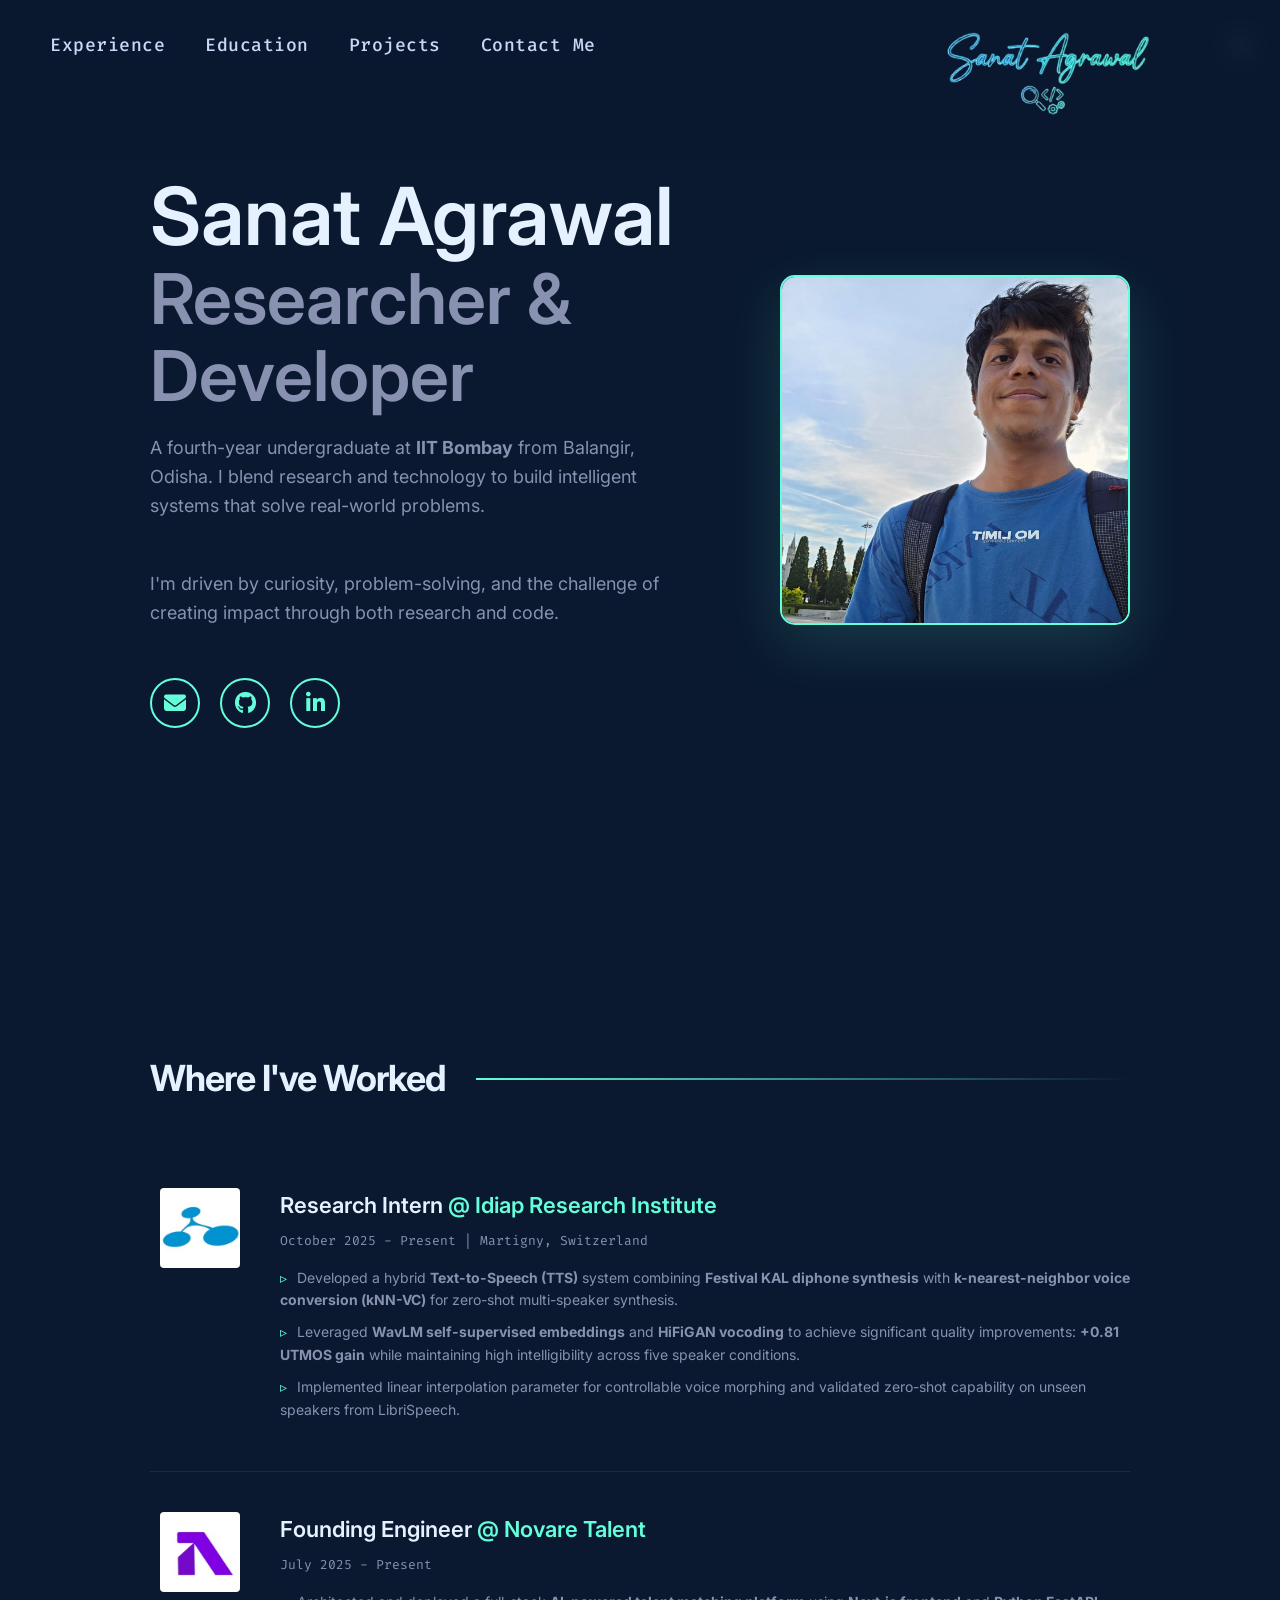
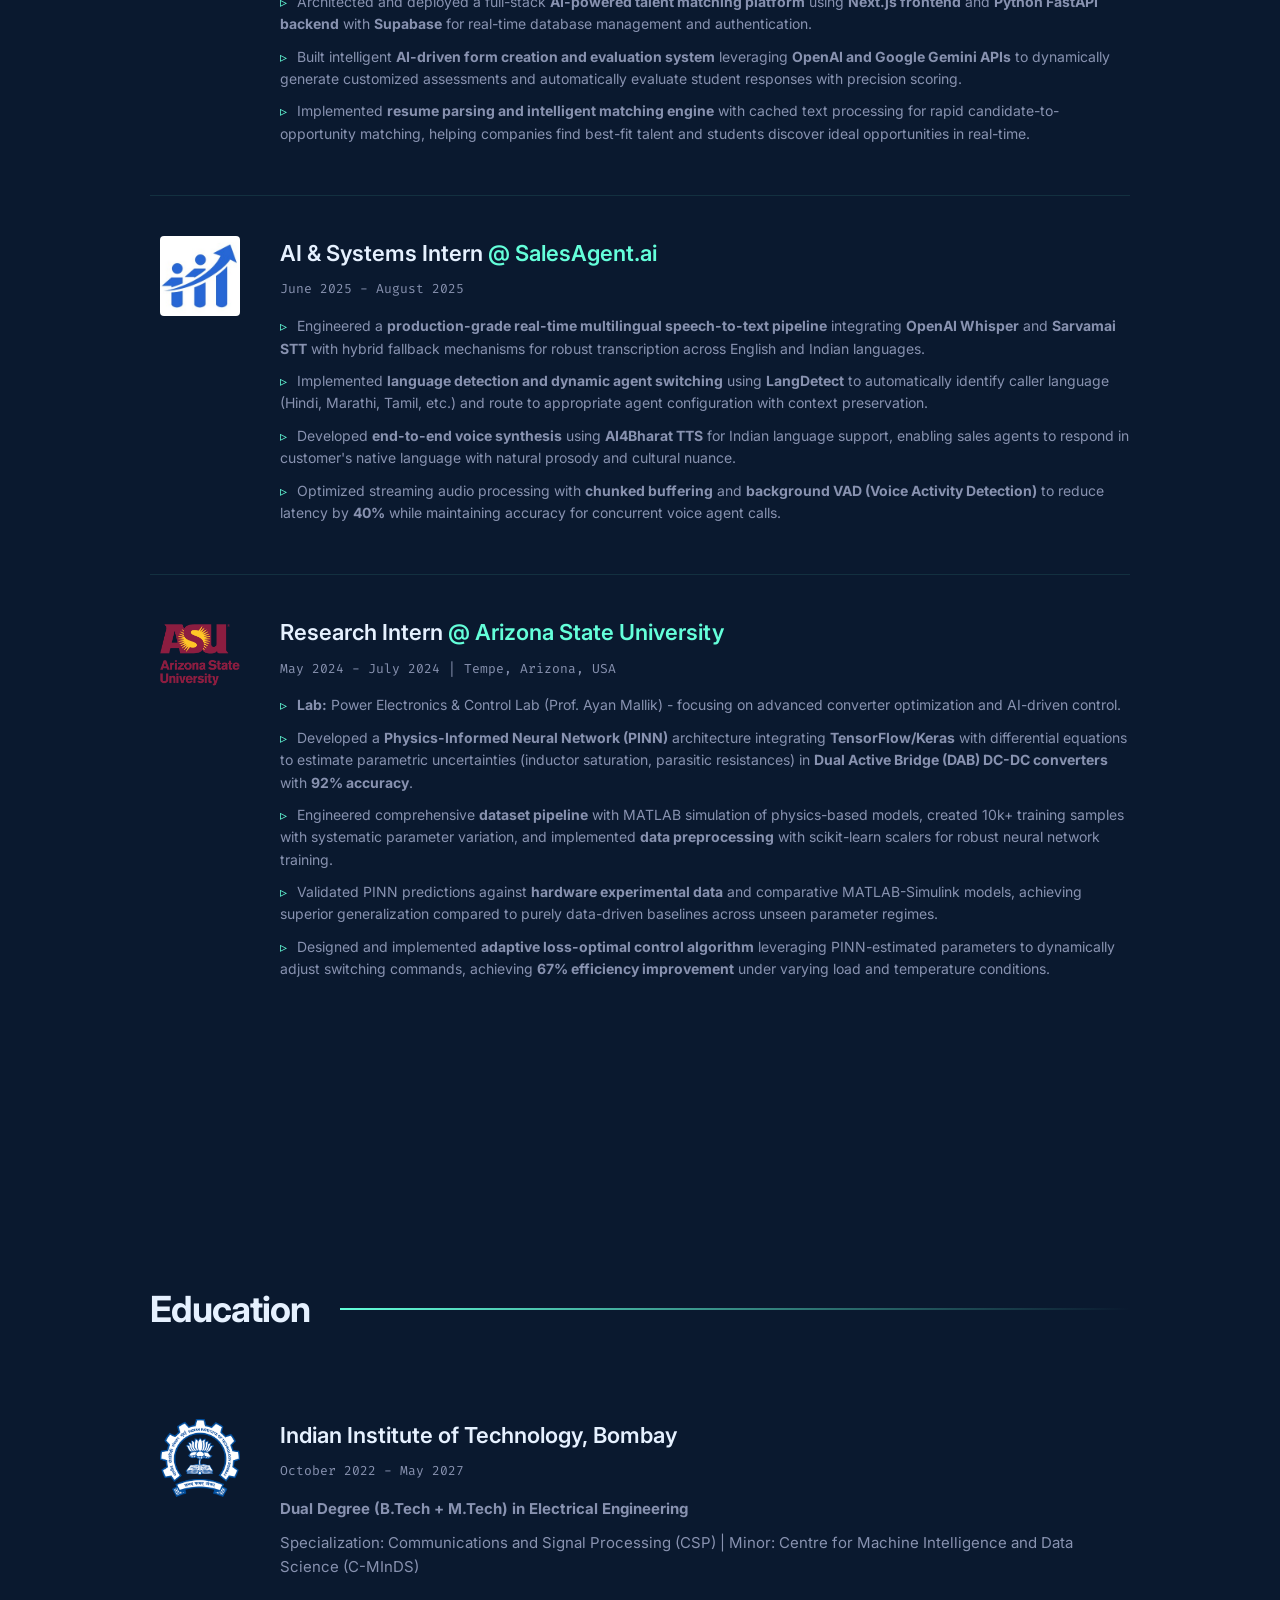
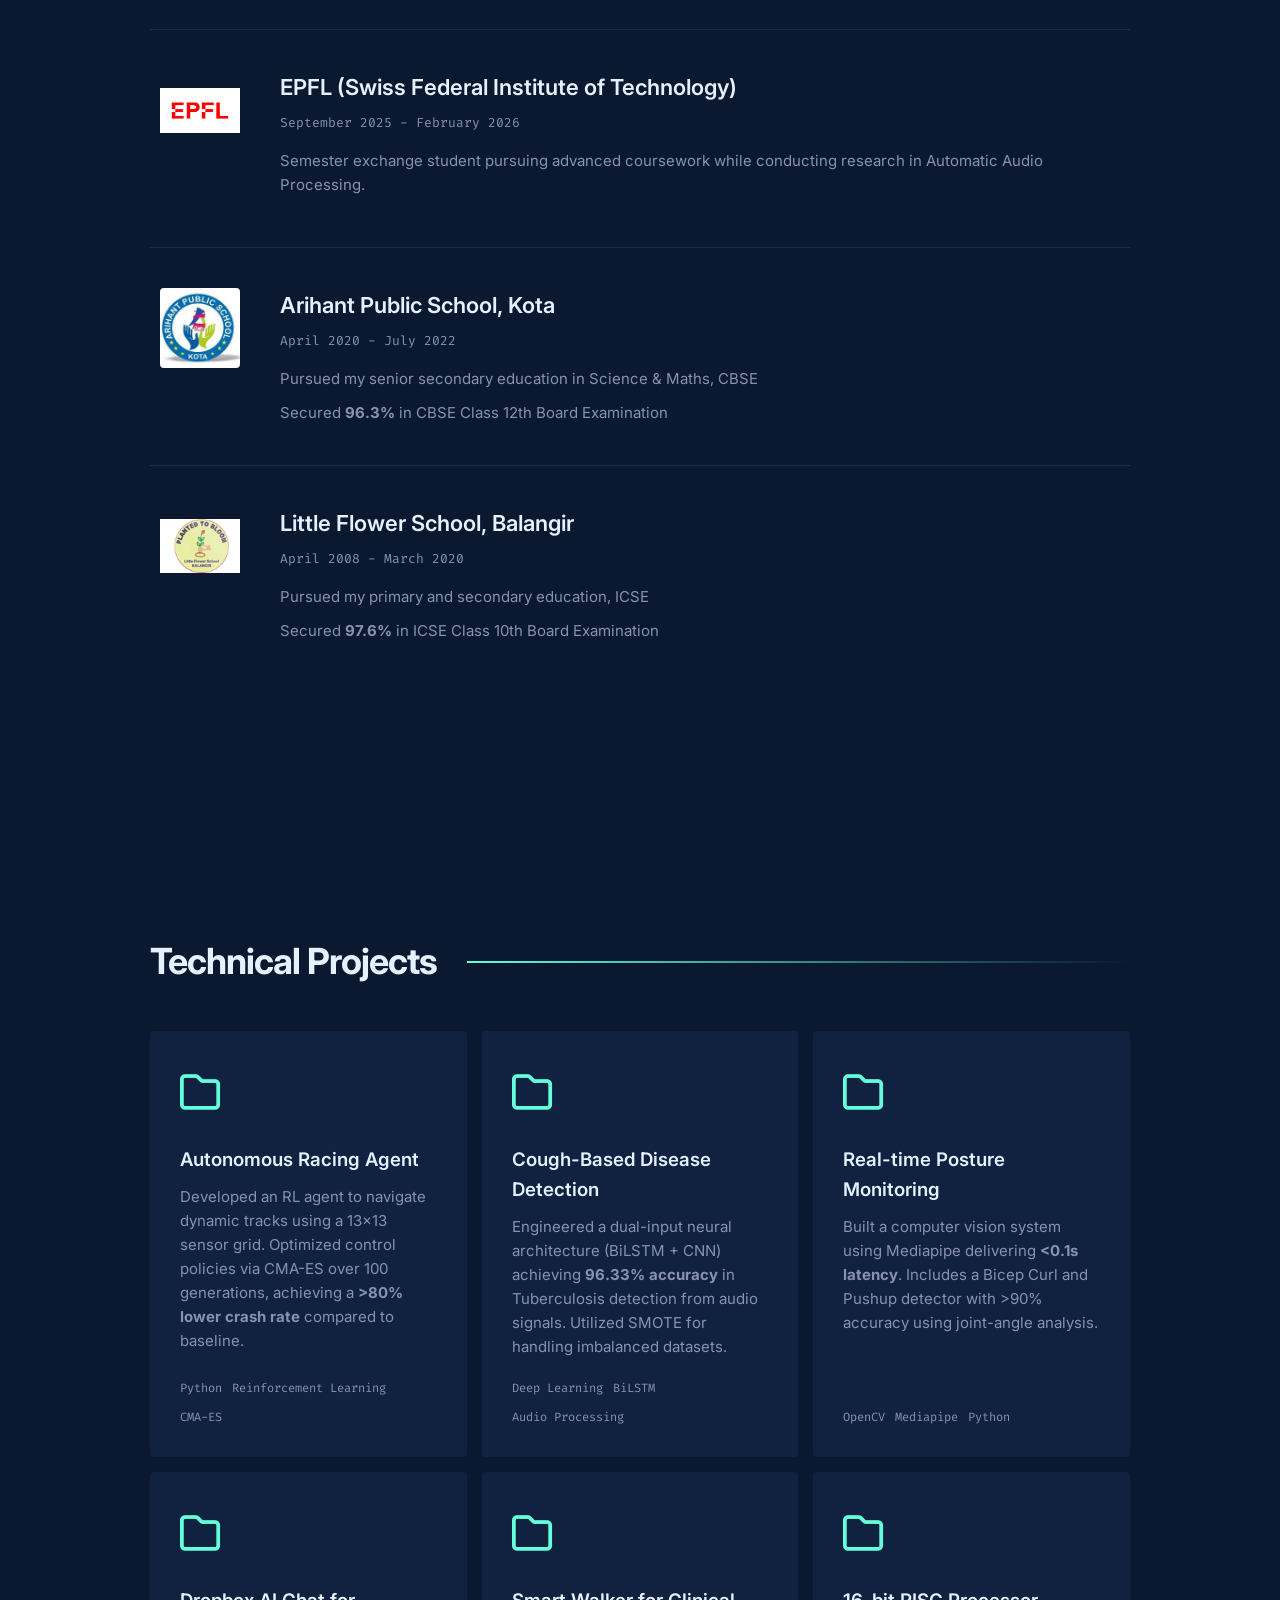
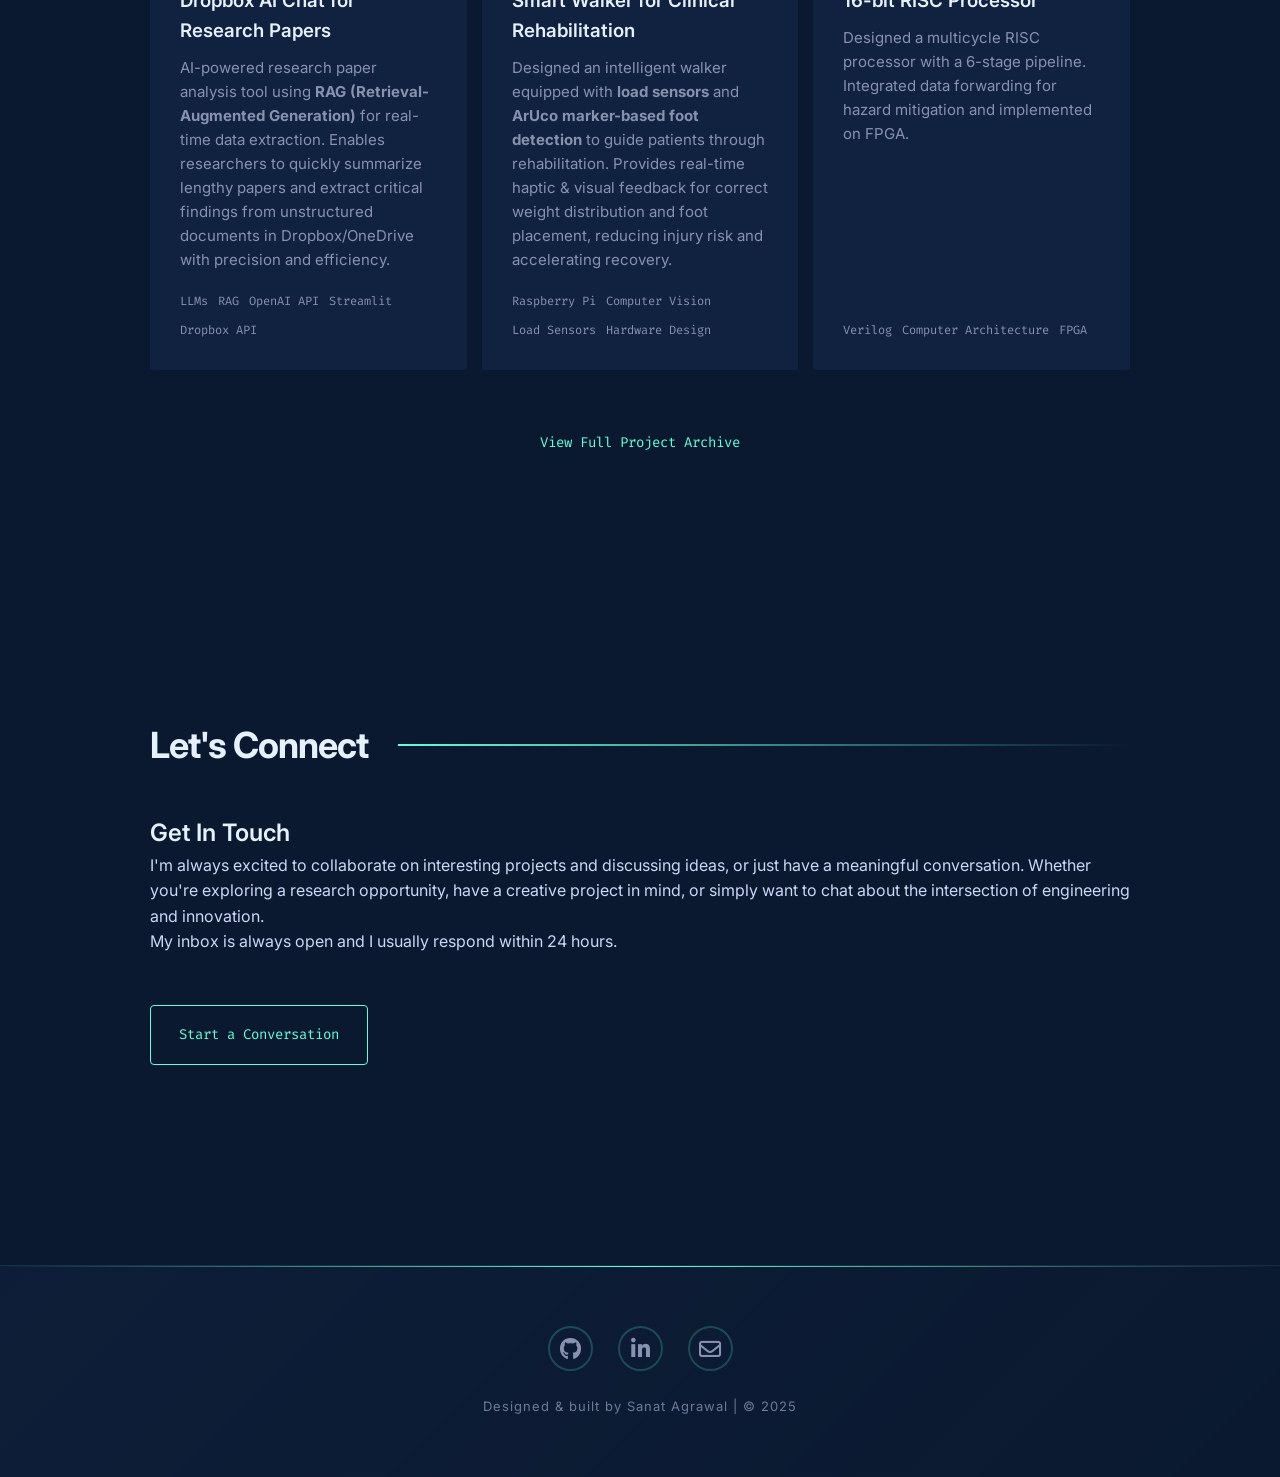
==== index.html @ 33ba7c75 "code" ====
<!DOCTYPE html>
<html lang="en">
<head>
    <meta charset="UTF-8">
    <meta name="viewport" content="width=device-width, initial-scale=1.0">
    <meta name="description" content="Sanat Agrawal - Electrical Engineer & AI Researcher. IIT Bombay.">
    <title>Sanat Agrawal</title>
    <link rel="stylesheet" href="style.css">
    <link href="https://fonts.googleapis.com/css2?family=Inter:wght@300;400;600;700&family=Fira+Code&display=swap" rel="stylesheet">
    <link rel="stylesheet" href="https://cdnjs.cloudflare.com/ajax/libs/font-awesome/6.4.0/css/all.min.css">
    <link href="https://fonts.googleapis.com/css2?family=Fira+Code:wght@400&family=Great+Vibes&display=swap" rel="stylesheet">
</head>
<body>

    <header id="navbar">
        <nav>
            <ul class="nav-links">
                <li><a href="#experience">Experience</a></li>
                <li><a href="#education">Education</a></li>
                <li><a href="#projects">Projects</a></li>
                <li><a href="#contact">Contact Me</a></li>
            </ul>
           <a href="#hero" class="logo">
            <img src="logos/sign_logo.png" alt="Sanat AgrawalLogo" class="logo-image">
            </a>
            <div class="hamburger">
                <div class="line"></div>
                <div class="line"></div>
                <div class="line"></div>
            </div>
        </nav>
    </header>

    <main>
        <section id="hero">
            <div class="hero-container">
                <div class="hero-content">
                    <h1 class="name">Sanat Agrawal</h1>
                    <h2 class="tagline">Researcher & Developer</h2>
                    <p class="bio-text">
                        A fourth-year undergraduate at <strong>IIT Bombay</strong> from Balangir, Odisha. I blend research and technology to build intelligent systems that solve real-world problems.
                    </p>
                    <p class="bio-text">
                        I'm driven by curiosity, problem-solving, and the challenge of creating impact through both research and code.
                    </p>
                    <div class="cta-group">
                        <a href="mailto:sanatagrwl@gmail.com" class="social-btn"><i class="fas fa-envelope"></i></a>
                        <a href="https://github.com/Sanat-agrwl" target="_blank" class="social-btn"><i class="fab fa-github"></i></a>
                        <a href="https://www.linkedin.com/in/sanat-agrawal-249064255/" target="_blank" class="social-btn"><i class="fab fa-linkedin-in"></i></a>
                    </div>
                </div>
                <div class="hero-image">
                    <img src="logos/me.jpeg" alt="Sanat Agrawal" class="profile-pic">
                </div>
            </div>
        </section>

        <section id="experience" class="section">
            <h2 class="section-title"><span>01.</span> Where I've Worked</h2>
            <div class="cards-container">
                
                <div class="card-item">
                    <div class="card-logo">
                        <img src="logos/idiap.jpeg" alt="Idiap Research Institute" class="card-logo-img">
                    </div>
                    <div class="card-content">
                        <h3>Research Intern <span class="company">@ Idiap Research Institute</span></h3>
                        <span class="card-meta">October 2025 - Present | Martigny, Switzerland</span>
                        <ul class="card-details">
                            <li>Developed a hybrid <strong>Text-to-Speech (TTS)</strong> system combining <strong>Festival KAL diphone synthesis</strong> with <strong>k-nearest-neighbor voice conversion (kNN-VC)</strong> for zero-shot multi-speaker synthesis.</li>
                            <li>Leveraged <strong>WavLM self-supervised embeddings</strong> and <strong>HiFiGAN vocoding</strong> to achieve significant quality improvements: <strong>+0.81 UTMOS gain</strong> while maintaining high intelligibility across five speaker conditions.</li>
                            <li>Implemented linear interpolation parameter for controllable voice morphing and validated zero-shot capability on unseen speakers from LibriSpeech.</li>
                        </ul>
                    </div>
                </div>

                <div class="card-item">
                    <div class="card-logo">
                        <img src="logos/nt.jpeg" alt="Novare Talent" class="card-logo-img">
                    </div>
                    <div class="card-content">
                        <h3>Founding Engineer <span class="company">@ Novare Talent</span></h3>
                        <span class="card-meta">July 2025 - Present</span>
                        <ul class="card-details">
                            <li>Architected and deployed a full-stack <strong>AI-powered talent matching platform</strong> using <strong>Next.js frontend</strong> and <strong>Python FastAPI backend</strong> with <strong>Supabase</strong> for real-time database management and authentication.</li>
                            <li>Built intelligent <strong>AI-driven form creation and evaluation system</strong> leveraging <strong>OpenAI and Google Gemini APIs</strong> to dynamically generate customized assessments and automatically evaluate student responses with precision scoring.</li>
                            <li>Implemented <strong>resume parsing and intelligent matching engine</strong> with cached text processing for rapid candidate-to-opportunity matching, helping companies find best-fit talent and students discover ideal opportunities in real-time.</li>
                        </ul>
                    </div>
                </div>

                <div class="card-item">
                    <div class="card-logo">
                        <img src="logos/salesagents.jpeg" alt="SalesAgent.ai" class="card-logo-img">
                    </div>
                    <div class="card-content">
                        <h3>AI & Systems Intern <span class="company">@ SalesAgent.ai</span></h3>
                        <span class="card-meta">June 2025 - August 2025</span>
                        <ul class="card-details">
                            <li>Engineered a <strong>production-grade real-time multilingual speech-to-text pipeline</strong> integrating <strong>OpenAI Whisper</strong> and <strong>Sarvamai STT</strong> with hybrid fallback mechanisms for robust transcription across English and Indian languages.</li>
                            <li>Implemented <strong>language detection and dynamic agent switching</strong> using <strong>LangDetect</strong> to automatically identify caller language (Hindi, Marathi, Tamil, etc.) and route to appropriate agent configuration with context preservation.</li>
                            <li>Developed <strong>end-to-end voice synthesis</strong> using <strong>AI4Bharat TTS</strong> for Indian language support, enabling sales agents to respond in customer's native language with natural prosody and cultural nuance.</li>
                            <li>Optimized streaming audio processing with <strong>chunked buffering</strong> and <strong>background VAD (Voice Activity Detection)</strong> to reduce latency by <strong>40%</strong> while maintaining accuracy for concurrent voice agent calls.</li>
                        </ul>
                    </div>
                </div>

                <div class="card-item">
                    <div class="card-logo">
                        <img src="logos/asu.webp" alt="Arizona State University" class="card-logo-img">
                    </div>
                    <div class="card-content">
                        <h3>Research Intern <span class="company">@ Arizona State University</span></h3>
                        <span class="card-meta">May 2024 - July 2024 | Tempe, Arizona, USA</span>
                        <ul class="card-details">
                            <li><strong>Lab:</strong> Power Electronics & Control Lab (Prof. Ayan Mallik) - focusing on advanced converter optimization and AI-driven control.</li>
                            <li>Developed a <strong>Physics-Informed Neural Network (PINN)</strong> architecture integrating <strong>TensorFlow/Keras</strong> with differential equations to estimate parametric uncertainties (inductor saturation, parasitic resistances) in <strong>Dual Active Bridge (DAB) DC-DC converters</strong> with <strong>92% accuracy</strong>.</li>
                            <li>Engineered comprehensive <strong>dataset pipeline</strong> with MATLAB simulation of physics-based models, created 10k+ training samples with systematic parameter variation, and implemented <strong>data preprocessing</strong> with scikit-learn scalers for robust neural network training.</li>
                            <li>Validated PINN predictions against <strong>hardware experimental data</strong> and comparative MATLAB-Simulink models, achieving superior generalization compared to purely data-driven baselines across unseen parameter regimes.</li>
                            <li>Designed and implemented <strong>adaptive loss-optimal control algorithm</strong> leveraging PINN-estimated parameters to dynamically adjust switching commands, achieving <strong>67% efficiency improvement</strong> under varying load and temperature conditions.</li>
                        </ul>
                    </div>
                </div>

            </div>
        </section>
        <section id="education" class="section">
            <h2 class="section-title"><span>02.</span> Education</h2>
            <div class="cards-container">
                
                <div class="card-item">
                    <div class="card-logo">
                        <img src="logos/iitb.png" alt="IIT Bombay" class="card-logo-img">
                    </div>
                    <div class="card-content">
                        <h3>Indian Institute of Technology, Bombay</h3>
                        <span class="card-meta">October 2022 - May 2027</span>
                        <p class="card-description"><strong>Dual Degree (B.Tech + M.Tech) in Electrical Engineering</strong></p>
                        <p class="card-description">Specialization: Communications and Signal Processing (CSP) | Minor: Centre for Machine Intelligence and Data Science (C-MInDS)</p>
                        <!-- <p class="card-score">CPI: 9.45 / 10.0 | Dept Rank: 4 / 98</p> -->
                    </div>
                </div>

                <div class="card-item">
                    <div class="card-logo">
                        <img src="logos/epfl.png" alt="EPFL" class="card-logo-img">
                    </div>
                    <div class="card-content">
                        <h3>EPFL (Swiss Federal Institute of Technology)</h3>
                        <span class="card-meta">September 2025 - February 2026</span>
                        <p class="card-description">Semester exchange student pursuing advanced coursework while conducting research in Automatic Audio Processing.</p>
                    </div>
                </div>

                <div class="card-item">
                    <div class="card-logo">
                        <img src="logos/arihant.jpeg" alt="Arihant Public School" class="card-logo-img">
                    </div>
                    <div class="card-content">
                        <h3>Arihant Public School, Kota</h3>
                        <span class="card-meta">April 2020 - July 2022</span>
                        <p class="card-description">Pursued my senior secondary education in Science & Maths, CBSE</p>
                        <p class="card-score">Secured <strong>96.3%</strong> in CBSE Class 12th Board Examination</p>
                    </div>
                </div>

                <div class="card-item">
                    <div class="card-logo">
                        <img src="logos/lfs.jpg" alt="Little Flower School" class="card-logo-img">
                    </div>
                    <div class="card-content">
                        <h3>Little Flower School, Balangir</h3>
                        <span class="card-meta">April 2008 - March 2020</span>
                        <p class="card-description">Pursued my primary and secondary education, ICSE</p>
                        <p class="card-score">Secured <strong>97.6%</strong> in ICSE Class 10th Board Examination</p>
                    </div>
                </div>

            </div>
        </section>
        <!-- <section id="research" class="section">
            <h2 class="section-title"><span>03.</span> Featured Research</h2>
            <div class="paper-card">
                <div class="paper-content">
                    <h3 class="paper-title">Hybrid Diphone and kNN-Based Voice Conversion for Zero-Shot Multi-Speaker TTS</h3>
                    <p class="paper-abstract">
                        We proposed a novel hybrid TTS system combining traditional Festival KAL diphone concatenation with k-nearest-neighbor voice conversion (kNN-VC). Using self-supervised speech representations (WavLM) and HiFiGAN vocoding, we achieved significant quality improvements <strong>(+0.81 UTMOS)</strong> while maintaining high intelligibility.
                    </p>
                    <div class="paper-tags">
                        <span>Speech Synthesis</span>
                        <span>WavLM</span>
                        <span>kNN-VC</span>
                        <span>HiFiGAN</span>
                    </div>
                </div>
            </div>
        </section> -->

        <section id="projects" class="section">
            <h2 class="section-title"><span>04.</span> Technical Projects</h2>
            <div class="projects-grid">
                
                <a href="https://github.com/Sanat-agrwl/cs747A3" target="_blank" class="project-link">
                    <div class="project-card">
                        <div class="folder-icon"><i class="far fa-folder"></i></div>
                        <div class="project-links">
                            <i class="fab fa-github"></i>
                        </div>
                        <h3>Autonomous Racing Agent</h3>
                        <p>
                            Developed an RL agent to navigate dynamic tracks using a 13x13 sensor grid. Optimized control policies via CMA-ES over 100 generations, achieving a <strong>>80% lower crash rate</strong> compared to baseline.
                        </p>
                        <ul class="tech-stack">
                            <li>Python</li>
                            <li>Reinforcement Learning</li>
                            <li>CMA-ES</li>
                        </ul>
                    </div>
                </a>

                <a href="https://github.com/Sanat-agrwl/Cough-based-detection" target="_blank" class="project-link">
                    <div class="project-card">
                        <div class="folder-icon"><i class="far fa-folder"></i></div>
                        <div class="project-links">
                            <i class="fab fa-github"></i>
                        </div>
                        <h3>Cough-Based Disease Detection</h3>
                        <p>
                            Engineered a dual-input neural architecture (BiLSTM + CNN) achieving <strong>96.33% accuracy</strong> in Tuberculosis detection from audio signals. Utilized SMOTE for handling imbalanced datasets.
                        </p>
                        <ul class="tech-stack">
                            <li>Deep Learning</li>
                            <li>BiLSTM</li>
                            <li>Audio Processing</li>
                        </ul>
                    </div>
                </a>

                

                <a href="https://github.com/Sanat-agrwl/Pose-estimator" target="_blank" class="project-link">
                    <div class="project-card">
                        <div class="folder-icon"><i class="far fa-folder"></i></div>
                        <div class="project-links">
                            <i class="fab fa-github"></i>
                        </div>
                        <h3>Real-time Posture Monitoring</h3>
                        <p>
                            Built a computer vision system using Mediapipe delivering <strong>&lt;0.1s latency</strong>. Includes a Bicep Curl and Pushup detector with >90% accuracy using joint-angle analysis.
                        </p>
                        <ul class="tech-stack">
                            <li>OpenCV</li>
                            <li>Mediapipe</li>
                            <li>Python</li>
                        </ul>
                    </div>
                </a>

                <a href="https://github.com/Sanat-agrwl/LLM" target="_blank" class="project-link">
                    <div class="project-card">
                        <div class="folder-icon"><i class="far fa-folder"></i></div>
                        <div class="project-links">
                            <i class="fab fa-github"></i>
                        </div>
                        <h3>Dropbox AI Chat for Research Papers</h3>
                        <p>
                            AI-powered research paper analysis tool using <strong>RAG (Retrieval-Augmented Generation)</strong> for real-time data extraction. Enables researchers to quickly summarize lengthy papers and extract critical findings from unstructured documents in Dropbox/OneDrive with precision and efficiency.
                        </p>
                        <ul class="tech-stack">
                            <li>LLMs</li>
                            <li>RAG</li>
                            <li>OpenAI API</li>
                            <li>Streamlit</li>
                            <li>Dropbox API</li>
                        </ul>
                    </div>
                </a>
                <a href="https://github.com/Sanat-agrwl/Smart-Walker" target="_blank" class="project-link">
                    <div class="project-card">
                        <div class="folder-icon"><i class="far fa-folder"></i></div>
                        <div class="project-links">
                            <i class="fab fa-github"></i>
                        </div>
                        <h3>Smart Walker for Clinical Rehabilitation</h3>
                        <p>
                            Designed an intelligent walker equipped with <strong>load sensors</strong> and <strong>ArUco marker-based foot detection</strong> to guide patients through rehabilitation. Provides real-time haptic & visual feedback for correct weight distribution and foot placement, reducing injury risk and accelerating recovery.
                        </p>
                        <ul class="tech-stack">
                            <li>Raspberry Pi</li>
                            <li>Computer Vision</li>
                            <li>Load Sensors</li>
                            <li>Hardware Design</li>
                        </ul>
                    </div>
                </a>

                <a href="https://github.com/Sanat-agrwl/16-BIT-RISC-Processor" target="_blank" class="project-link">
                    <div class="project-card">
                        <div class="folder-icon"><i class="far fa-folder"></i></div>
                        <div class="project-links">
                            <i class="fab fa-github"></i>
                        </div>
                        <h3>16-bit RISC Processor</h3>
                        <p>
                            Designed a multicycle RISC processor with a 6-stage pipeline. Integrated data forwarding for hazard mitigation and implemented on FPGA.
                        </p>
                        <ul class="tech-stack">
                            <li>Verilog</li>
                            <li>Computer Architecture</li>
                            <li>FPGA</li>
                        </ul>
                    </div>
                </a>

            </div>
            <div class="more-projects">
                <a href="https://github.com/Sanat-agrwl" class="btn">View Full Project Archive</a>
            </div>
        </section>

        <section id="contact" class="section text-center">
            <h2 class="section-title"><span>05.</span> Let's Connect</h2>
            <h1 class="large-heading">Get In Touch</h1>
            <p class="contact-desc">
                I'm always excited to collaborate on interesting projects and discussing ideas, or just have a meaningful conversation. Whether you're exploring a research opportunity, have a creative project in mind, or simply want to chat about the intersection of engineering and innovation.          
                <br> My inbox is always open and I usually respond within 24 hours.
            </p>
            <a href="mailto:sanatagrwl@gmail.com" class="btn btn-large">Start a Conversation</a>
        </section>
    </main>

    <footer>
        <div class="social-links">
            <a href="https://github.com/Sanat-agrwl" target="_blank"><i class="fab fa-github"></i></a>
            <a href="https://www.linkedin.com/in/sanat-agrawal-249064255/" target="_blank"><i class="fab fa-linkedin-in"></i></a>
            <a href="mailto:sanatagrwl@gmail.com"><i class="far fa-envelope"></i></a>
        </div>
        <p>Designed & built by Sanat Agrawal | © 2025</p>
    </footer>

    <script src="script.js"></script>
</body>
</html>
---- style.css ----
:root {
    --bg-color: #0a192f;
    --light-bg: #112240;
    --text-primary: #ccd6f6;
    --text-secondary: #8892b0;
    --accent: #64ffda;
    --white: #e6f1ff;
    --transition: all 0.25s cubic-bezier(0.645, 0.045, 0.355, 1);
}

* {
    margin: 0;
    padding: 0;
    box-sizing: border-box;
    font-family: 'Inter', sans-serif;
}

body {
    background-color: var(--bg-color);
    color: var(--text-primary);
    line-height: 1.6;
}

/* Typography */
h1, h2, h3 {
    color: var(--white);
    font-weight: 600;
}

.section-title {
    display: flex;
    align-items: center;
    font-size: 36px;
    margin-bottom: 40px;
    width: 100%;
    white-space: nowrap;
    font-weight: 700;
    letter-spacing: -1px;
}

.section-title span {
    color: var(--accent);
    margin-right: 10px;
    font-family: 'Fira Code', monospace;
    font-size: 20px;
    display: none;
}

.section-title::after {
    content: "";
    display: block;
    flex: 1;
    height: 2px;
    background: linear-gradient(90deg, var(--accent) 0%, transparent 100%);
    margin-left: 30px;
    animation: slideIn 0.6s ease-out;
}

@keyframes slideIn {
    from {
        width: 0;
        opacity: 0;
    }
    to {
        width: 100%;
        opacity: 1;
    }
}

a {
    text-decoration: none;
    color: var(--accent);
    transition: var(--transition);
}

/* Navbar */
header {
    position: fixed;
    top: 0;
    width: 100%;
    background: rgba(10, 25, 47, 0.85);
    backdrop-filter: blur(10px);
    z-index: 1000;
    padding: 20px 50px;
    display: flex;
    justify-content: space-between;
    align-items: center;
    transition: top 0.3s ease-in-out;
}

nav {
    display: flex;
    justify-content: space-between;
    align-items: center;
    width: 100%;
    gap: 40px;
    margin-top: -20px;
}
/* Style for the logo link container */
#navbar .logo {
    display: flex;
    align-items: center;
    text-decoration: none;
    /* Remove any previous padding or font styles from the text version */
    padding: 0; 
}

/* Style for the logo image itself */
.logo-image {
    /* Adjust this height to fit your navbar. Start with 60px. */
    height: 140px; 
    width: auto; /* Maintains aspect ratio */
    display: block; /* Removes extra space below the image */
}

/* Optional: Add a slight brightness hover effect */
#navbar .logo:hover .logo-image {
    filter: brightness(1.1);
    transition: filter 0.3s ease;
}

.nav-links {
    list-style: none;
    display: flex;
    gap: 40px;
    margin: -50px 0 0 0;
    flex: 1;
}

.nav-links a {
    color: var(--text-primary);
    font-size: 18px;
    font-family: 'Fira Code', monospace;
    font-weight: 500;
    transition: var(--transition);
    letter-spacing: 0.5px;
}

.nav-links a:hover {
    color: var(--accent);
}

.nav-links a {
    color: var(--text-primary);
    font-size: 18px;
    font-family: 'Fira Code', monospace;
}

.nav-links a:hover {
    color: var(--accent);
}

/* Main Layout */
main {
    padding: 0 150px;
    max-width: 1600px;
    margin: 0 auto;
}

section {
    padding: 100px 0;
    margin-bottom: 50px;
}

/* Hero Section */
#hero {
    min-height: 100vh;
    display: flex;
    justify-content: center;
    flex-direction: column;
    align-items: flex-start;
}

.intro-text {
    color: var(--accent);
    font-family: 'Fira Code', monospace;
    font-size: 16px;
    margin-bottom: 20px;
}

.hero-container {
    display: flex;
    align-items: center;
    gap: 80px;
    width: 100%;
}

.hero-content {
    flex: 1;
}

.hero-image {
    flex: 0 0 350px;
    display: flex;
    justify-content: center;
    align-items: center;
}

.profile-pic {
    width: 100%;
    max-width: 350px;
    border-radius: 15px;
    border: 2px solid var(--accent);
    box-shadow: 0 20px 60px rgba(100, 255, 218, 0.15);
    transition: all 0.3s ease;
    object-fit: cover;
    aspect-ratio: 1;
}

.profile-pic:hover {
    transform: translateY(-10px);
    box-shadow: 0 30px 80px rgba(100, 255, 218, 0.25);
}

.name {
    font-size: 80px;
    line-height: 1.1;
    color: var(--white);
}

.tagline {
    font-size: 70px;
    line-height: 1.1;
    color: var(--text-secondary);
    margin-bottom: 20px;
}

.bio-text {
    max-width: 540px;
    font-size: 18px;
    color: var(--text-secondary);
    margin-bottom: 50px;
}

.cta-group {
    display: flex;
    gap: 20px;
}

.social-btn {
    width: 50px;
    height: 50px;
    display: flex;
    align-items: center;
    justify-content: center;
    border-radius: 50%;
    border: 2px solid var(--accent);
    color: var(--accent);
    font-size: 22px;
    transition: var(--transition);
    cursor: pointer;
}

.social-btn:hover {
    background: var(--accent);
    color: var(--bg-color);
    transform: translateY(-5px);
}

/* Buttons */
.btn {
    padding: 12px 24px;
    border-radius: 4px;
    font-family: 'Fira Code', monospace;
    font-size: 14px;
    cursor: pointer;
    transition: var(--transition);
    display: inline-block;
}

.btn-outline {
    border: 1px solid var(--accent);
    color: var(--accent);
}

.btn-outline:hover {
    background: rgba(100, 255, 218, 0.1);
}

.btn-large {
    border: 1px solid var(--accent);
    color: var(--accent);
    padding: 18px 28px;
    margin-top: 50px;
}

/* About Section */
.about-grid {
    display: grid;
    grid-template-columns: 3fr 2fr;
    gap: 50px;
}

.skills-list {
    display: grid;
    grid-template-columns: repeat(2, minmax(140px, 200px));
    gap: 10px;
    padding: 0;
    margin: 20px 0 0 0;
    list-style: none;
}

.skills-list li {
    font-family: 'Fira Code', monospace;
    font-size: 13px;
    color: var(--text-secondary);
}

.skills-list li::before {
    content: "▹";
    color: var(--accent);
    margin-right: 10px;
}

.edu-card {
    background: var(--light-bg);
    padding: 20px;
    border-radius: 4px;
    transition: var(--transition);
}

.edu-card:hover {
    transform: translateY(-5px);
}

/* Cards Container */
.cards-container {
    display: flex;
    flex-direction: column;
    gap: 0;
}

.card-item {
    display: grid;
    grid-template-columns: 100px 1fr;
    gap: 30px;
    padding: 40px 0;
    border-bottom: 1px solid rgba(100, 255, 218, 0.1);
}

.card-item:last-child {
    border-bottom: none;
}

.card-logo {
    display: flex;
    align-items: flex-start;
    justify-content: center;
}

.card-logo-img {
    width: 80px;
    height: 80px;
    object-fit: contain;
    border-radius: 4px;
}

.card-content h3 {
    font-size: 22px;
    margin-bottom: 8px;
    color: var(--white);
}

.card-meta {
    font-family: 'Fira Code', monospace;
    font-size: 13px;
    color: var(--text-secondary);
    display: block;
    margin-bottom: 15px;
}

.card-description {
    color: var(--text-secondary);
    font-size: 15px;
    line-height: 1.6;
    margin-bottom: 10px;
}

.card-score {
    color: var(--text-secondary);
    font-size: 15px;
    margin-bottom: 0;
}

.card-details {
    list-style: none;
}

.card-details li {
    margin-bottom: 10px;
    color: var(--text-secondary);
    font-size: 14px;
}

.card-details li::before {
    content: "▹";
    color: var(--accent);
    margin-right: 10px;
}

.company {
    color: var(--accent);
}

@media (max-width: 768px) {
    .card-item {
        grid-template-columns: 1fr;
        gap: 15px;
        padding: 30px 0;
    }
    
    .card-logo {
        justify-content: flex-start;
    }
    
    .hero-container {
        flex-direction: column;
        gap: 40px;
    }
    
    .hero-image {
        flex: 0 0 250px;
    }
    
    .profile-pic {
        max-width: 250px;
    }
    
    .name {
        font-size: 50px;
    }
    
    .tagline {
        font-size: 35px;
    }
    
    .bio-text {
        max-width: 100%;
        font-size: 16px;
    }
}

/* Projects Grid */
.projects-grid {
    display: grid;
    grid-template-columns: repeat(auto-fill, minmax(300px, 1fr));
    gap: 15px;
}

.project-card {
    background-color: var(--light-bg);
    padding: 30px;
    border-radius: 4px;
    transition: var(--transition);
    height: 100%;
    display: flex;
    flex-direction: column;
}

.project-link {
    text-decoration: none;
    color: inherit;
    display: block;
    height: 100%;
}

.project-link:hover .project-card {
    transform: translateY(-7px);
}

.folder-icon {
    color: var(--accent);
    font-size: 40px;
    margin-bottom: 20px;
}

.project-links {
    position: absolute;
    top: 30px;
    right: 30px;
    font-size: 20px;
    color: var(--text-secondary);
    transition: var(--transition);
}

.project-link:hover .project-links {
    color: var(--accent);
}

.project-card h3 {
    margin-bottom: 10px;
    color: var(--white);
}

.project-card p {
    color: var(--text-secondary);
    font-size: 15px;
    margin-bottom: 20px;
    flex-grow: 1;
}

.tech-stack {
    display: flex;
    flex-wrap: wrap;
    gap: 10px;
    list-style: none;
}

.tech-stack li {
    font-family: 'Fira Code', monospace;
    font-size: 12px;
    color: var(--text-secondary);
}

/* Research */
.paper-card {
    border: 1px solid var(--light-bg);
    padding: 30px;
    border-radius: 4px;
    background: rgba(17, 34, 64, 0.3);
}

.paper-title {
    color: var(--white);
    font-size: 22px;
    margin-bottom: 15px;
}

.paper-abstract {
    color: var(--text-secondary);
    margin-bottom: 20px;
}

.paper-tags span {
    display: inline-block;
    border: 1px solid var(--accent);
    color: var(--accent);
    padding: 5px 10px;
    font-family: 'Fira Code', monospace;
    font-size: 12px;
    border-radius: 20px;
    margin-right: 10px;
    margin-bottom: 5px;
}

.more-projects {
    text-align: center;
    margin-top: 50px;
}

/* Footer */
footer {
    padding: 60px 50px;
    text-align: center;
    color: var(--text-secondary);
    font-family: 'Fira Code', monospace;
    font-size: 14px;
    border-top: 1px solid rgba(100, 255, 218, 0.1);
    background: linear-gradient(135deg, rgba(17, 34, 64, 0.5) 0%, rgba(10, 25, 47, 0.8) 100%);
    margin-top: 100px;
    position: relative;
    overflow: hidden;
}

footer::before {
    content: "";
    position: absolute;
    top: 0;
    left: 0;
    right: 0;
    height: 1px;
    background: linear-gradient(90deg, transparent, var(--accent), transparent);
    animation: glow 3s ease-in-out infinite;
}

@keyframes glow {
    0%, 100% { opacity: 0.5; }
    50% { opacity: 1; }
}

.social-links {
    margin-bottom: 25px;
    display: flex;
    justify-content: center;
    gap: 25px;
}

.social-links a {
    font-size: 22px;
    color: var(--text-secondary);
    display: inline-flex;
    align-items: center;
    justify-content: center;
    width: 45px;
    height: 45px;
    border-radius: 50%;
    border: 2px solid rgba(100, 255, 218, 0.2);
    transition: all 0.3s ease;
    position: relative;
}

.social-links a::before {
    content: "";
    position: absolute;
    inset: 0;
    border-radius: 50%;
    background: linear-gradient(135deg, var(--accent), transparent);
    opacity: 0;
    transition: opacity 0.3s ease;
    z-index: -1;
}

.social-links a:hover {
    color: var(--accent);
    border-color: var(--accent);
    transform: translateY(-3px);
    box-shadow: 0 10px 25px rgba(100, 255, 218, 0.2);
}

footer > p {
    margin-top: 20px;
    font-size: 13px;
    letter-spacing: 1px;
    color: var(--text-secondary);
    opacity: 0.8;
}

@media (max-width: 768px) {
    footer {
        padding: 40px 30px;
    }
    
    .social-links {
        gap: 15px;
    }
    
    .social-links a {
        width: 40px;
        height: 40px;
        font-size: 18px;
    }
}

/* Responsive */
@media (max-width: 1080px) {
    main { padding: 0 100px; }
}

@media (max-width: 768px) {
    main { padding: 0 50px; }
    .nav-links { display: none; }
    .name { font-size: 50px; }
    .tagline { font-size: 40px; }
    .about-grid { grid-template-columns: 1fr; }
}
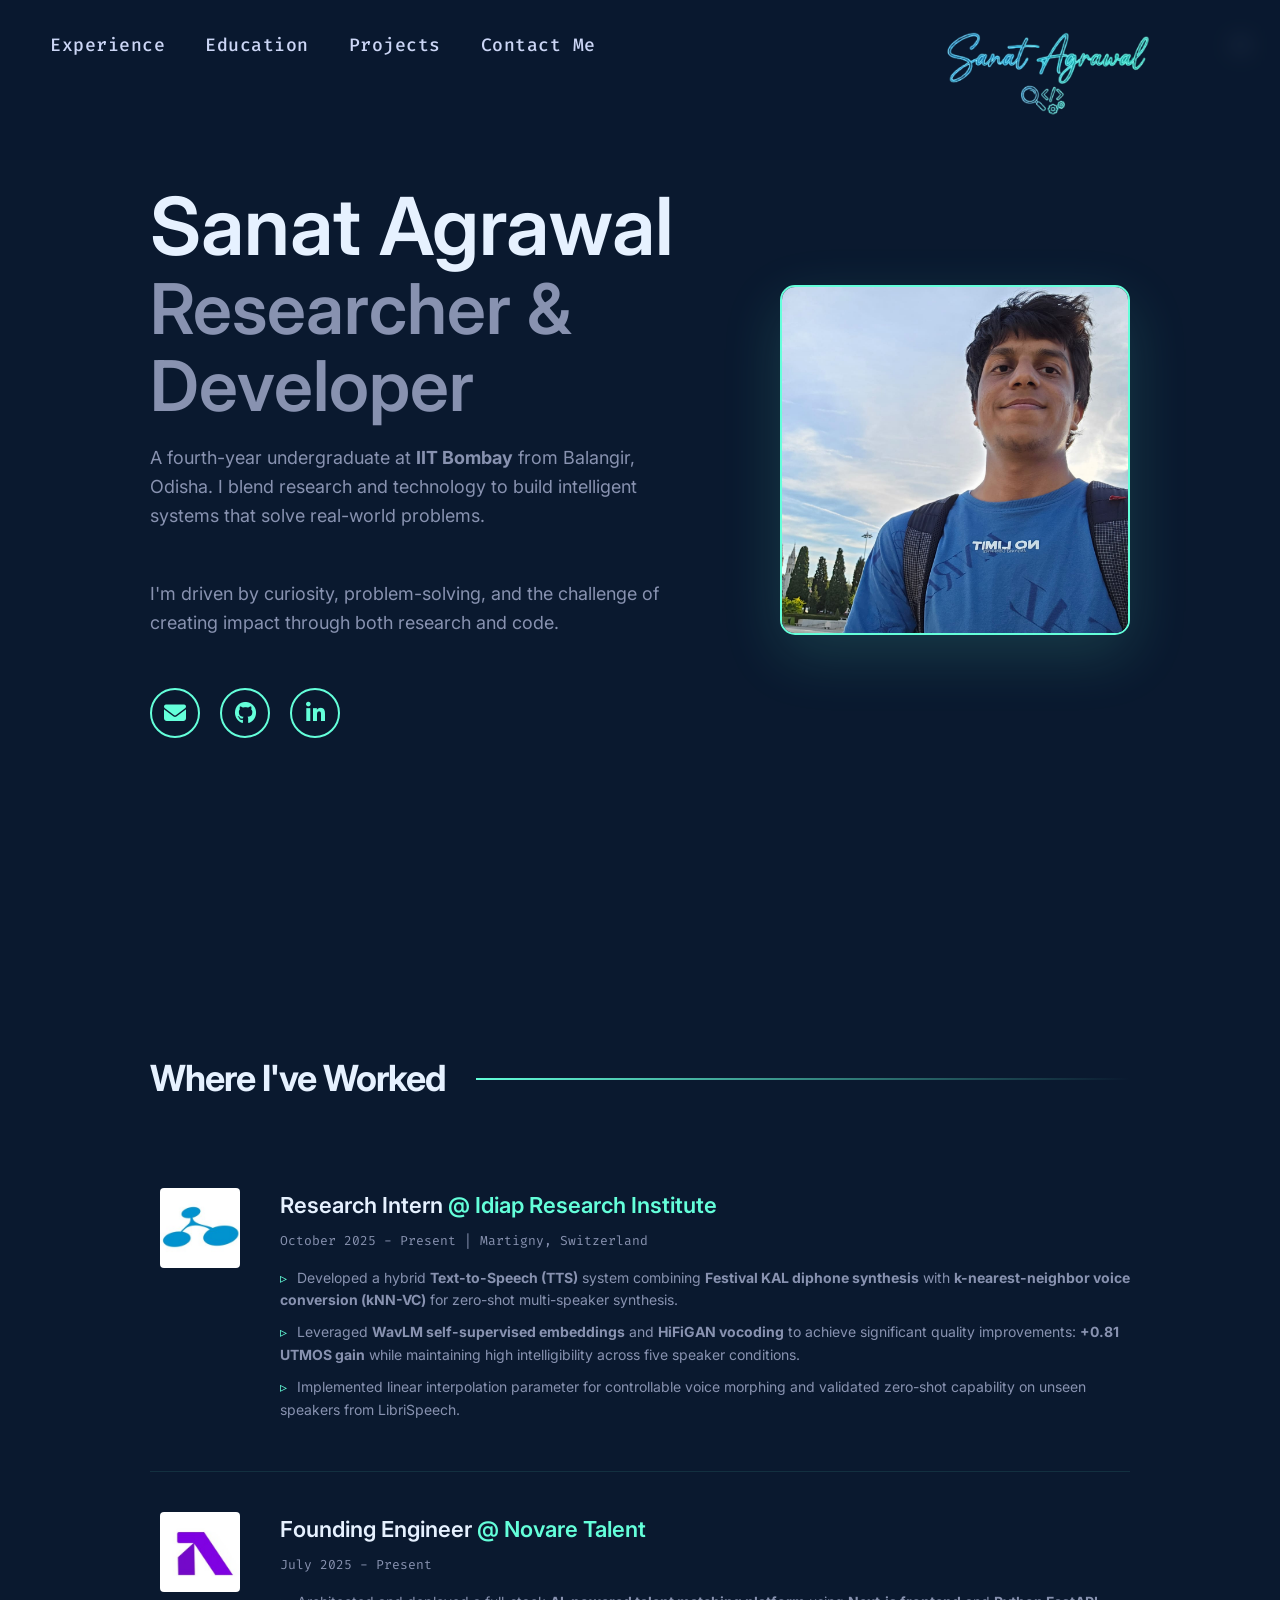
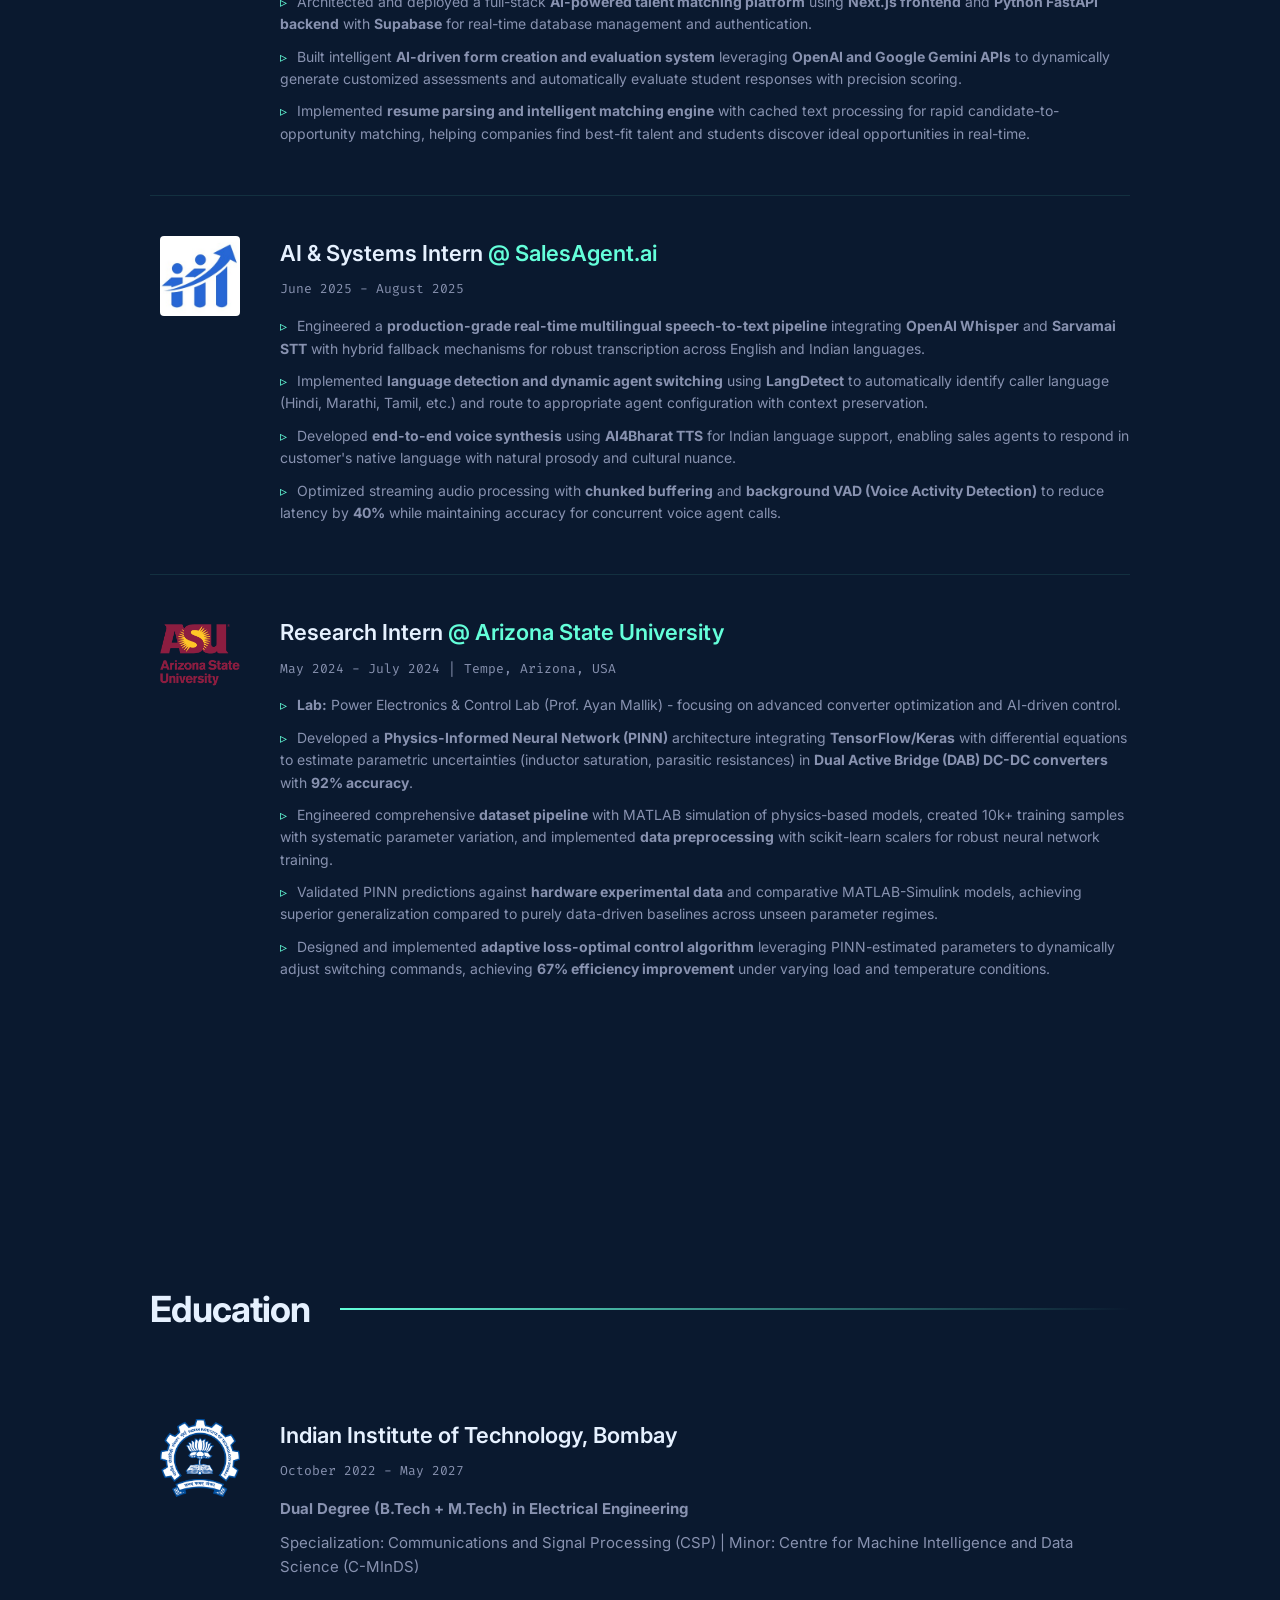
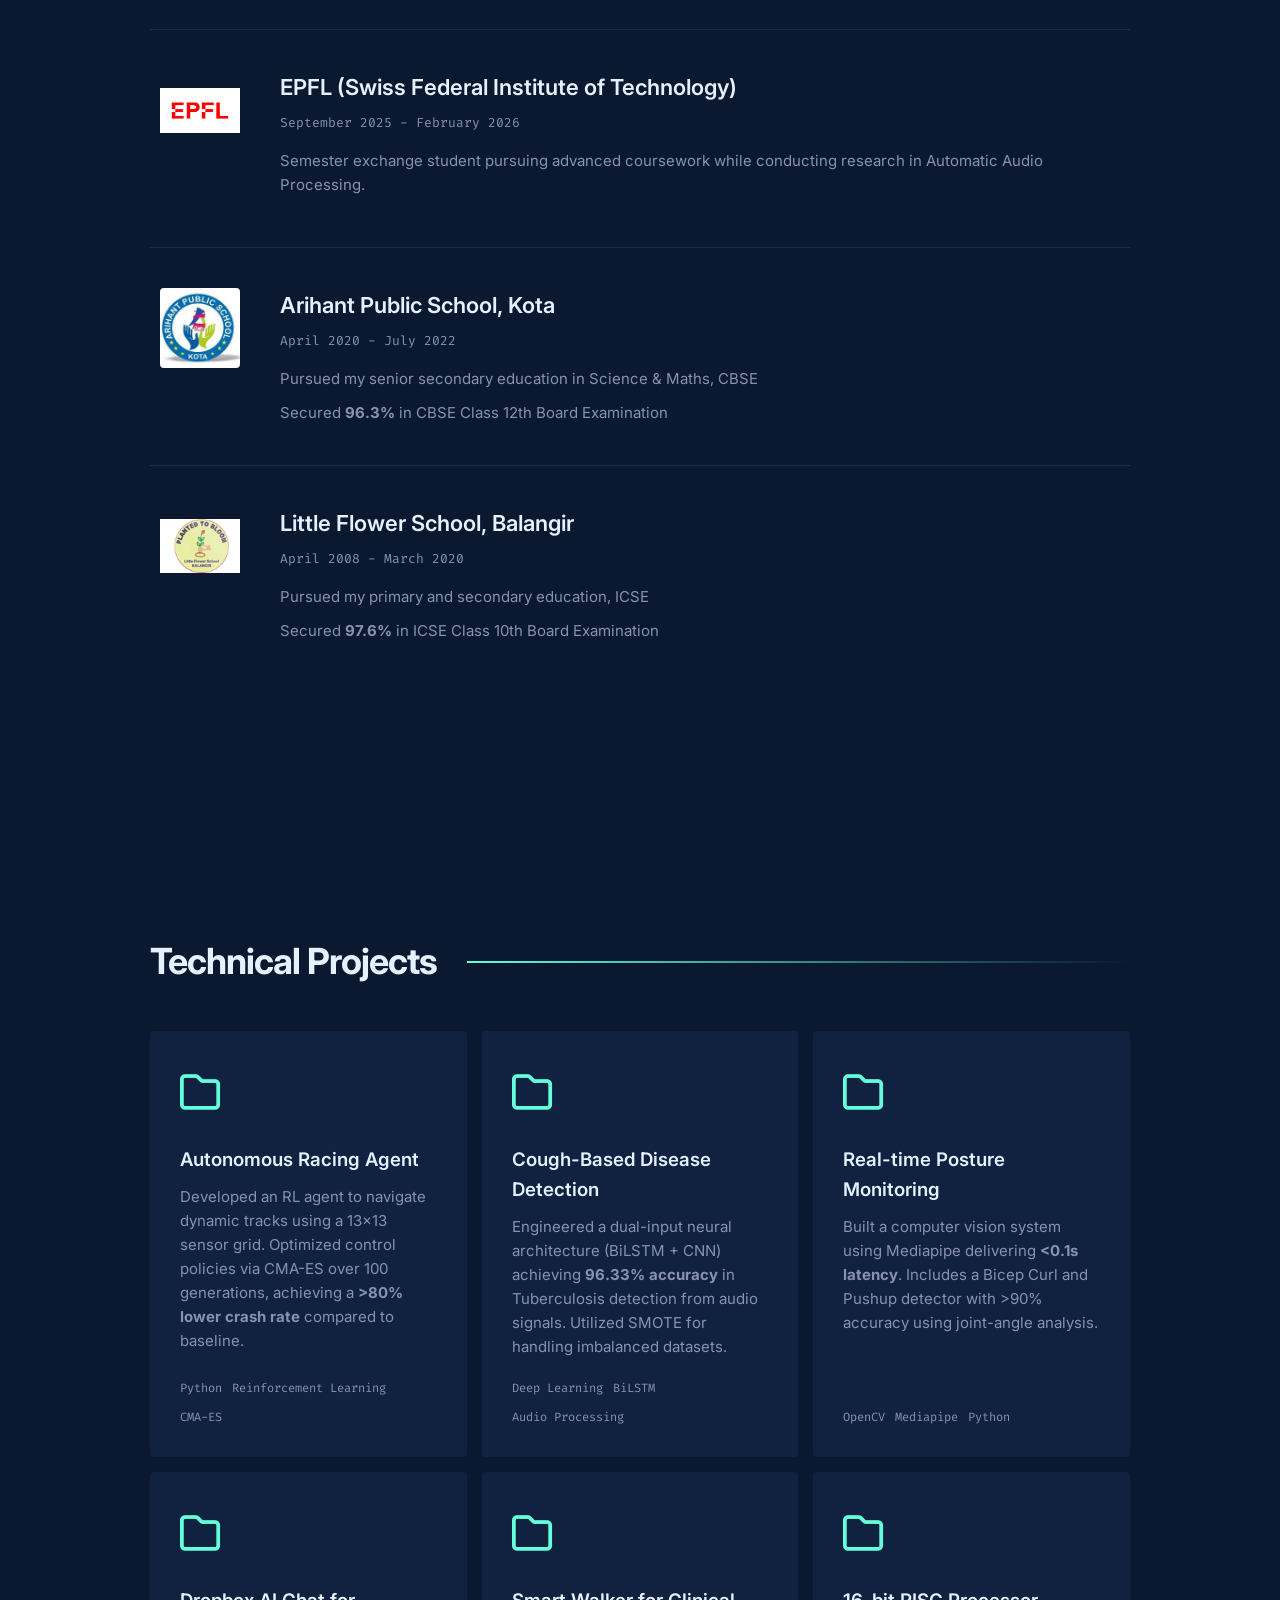
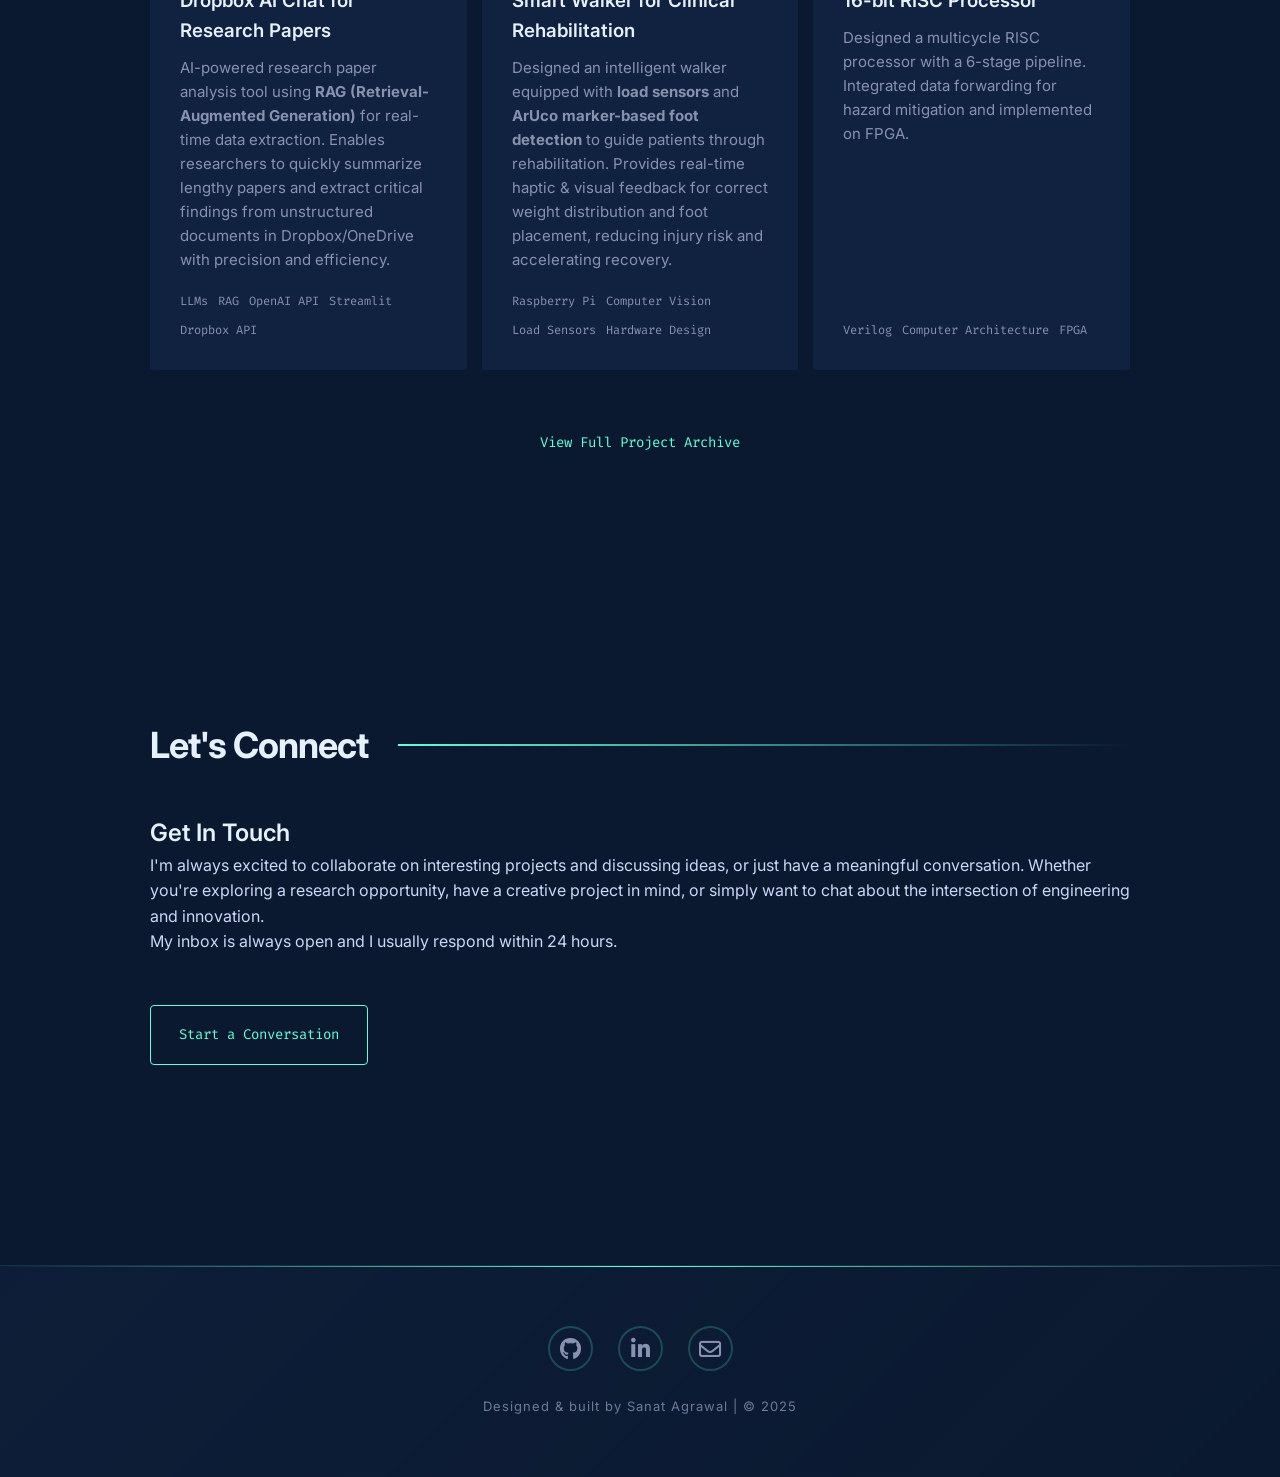
==== commit 951b1d20: "Add keywords meta tag to index.html" ====
--- a/index.html
+++ b/index.html
@@ -4,7 +4,9 @@
     <meta charset="UTF-8">
     <meta name="viewport" content="width=device-width, initial-scale=1.0">
     <meta name="description" content="Sanat Agrawal - Electrical Engineer & AI Researcher. IIT Bombay.">
-    <title>Sanat Agrawal</title>
+    <meta name="keywords" content="Sanat Agrawal, Sanat Agrawal IITB, IIT Bombay, EPFL, Deep Learning, Portfolio, Founding Engineer, Novare Talent">
+    <title>Sanat Agrawal | Portfolio</title>
+    <link rel="icon" type="image/png" href="logos/sign_logo.png">
     <link rel="stylesheet" href="style.css">
     <link href="https://fonts.googleapis.com/css2?family=Inter:wght@300;400;600;700&family=Fira+Code&display=swap" rel="stylesheet">
     <link rel="stylesheet" href="https://cdnjs.cloudflare.com/ajax/libs/font-awesome/6.4.0/css/all.min.css">
@@ -340,4 +342,4 @@
 
     <script src="script.js"></script>
 </body>
-</html>+</html>
--- a/style.css
+++ b/style.css
@@ -169,6 +169,7 @@
     justify-content: center;
     flex-direction: column;
     align-items: flex-start;
+    padding-top: 120px;
 }
 
 .intro-text {
@@ -652,4 +653,4 @@
     .name { font-size: 50px; }
     .tagline { font-size: 40px; }
     .about-grid { grid-template-columns: 1fr; }
-}+}
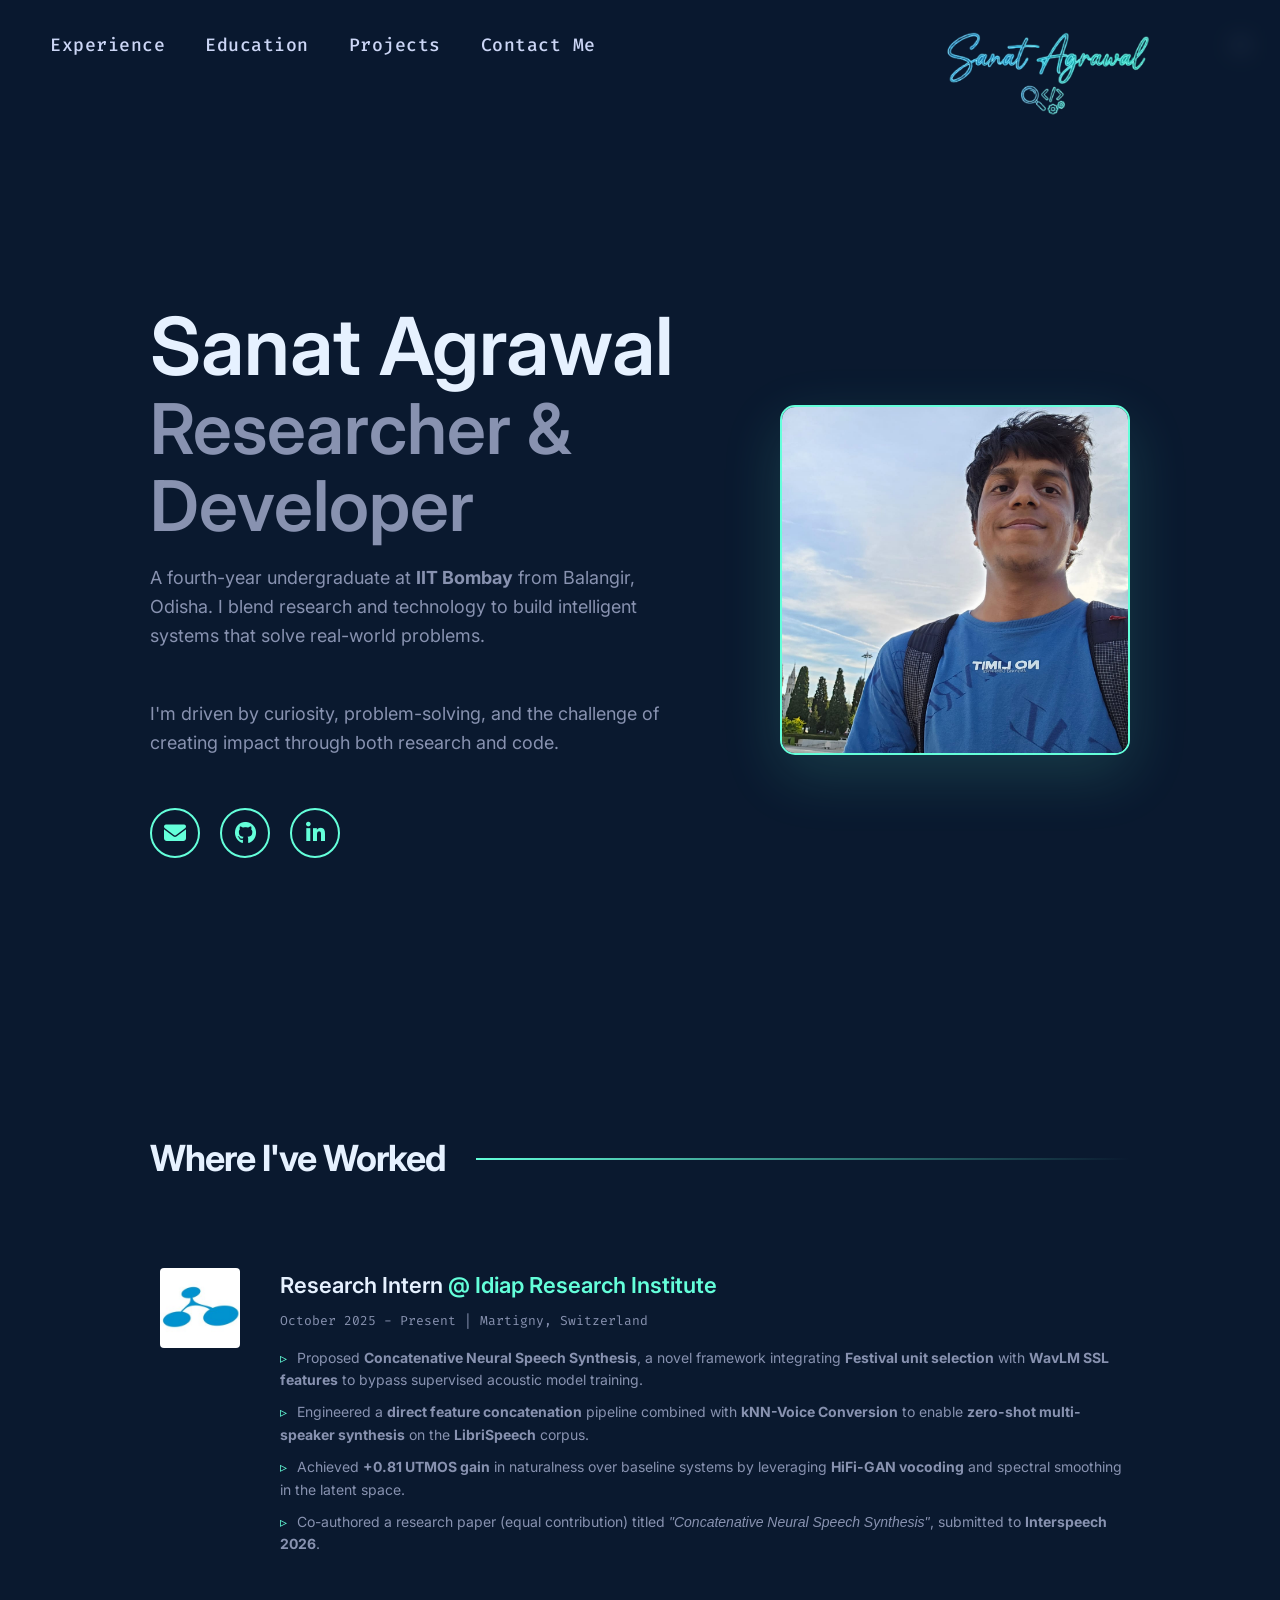
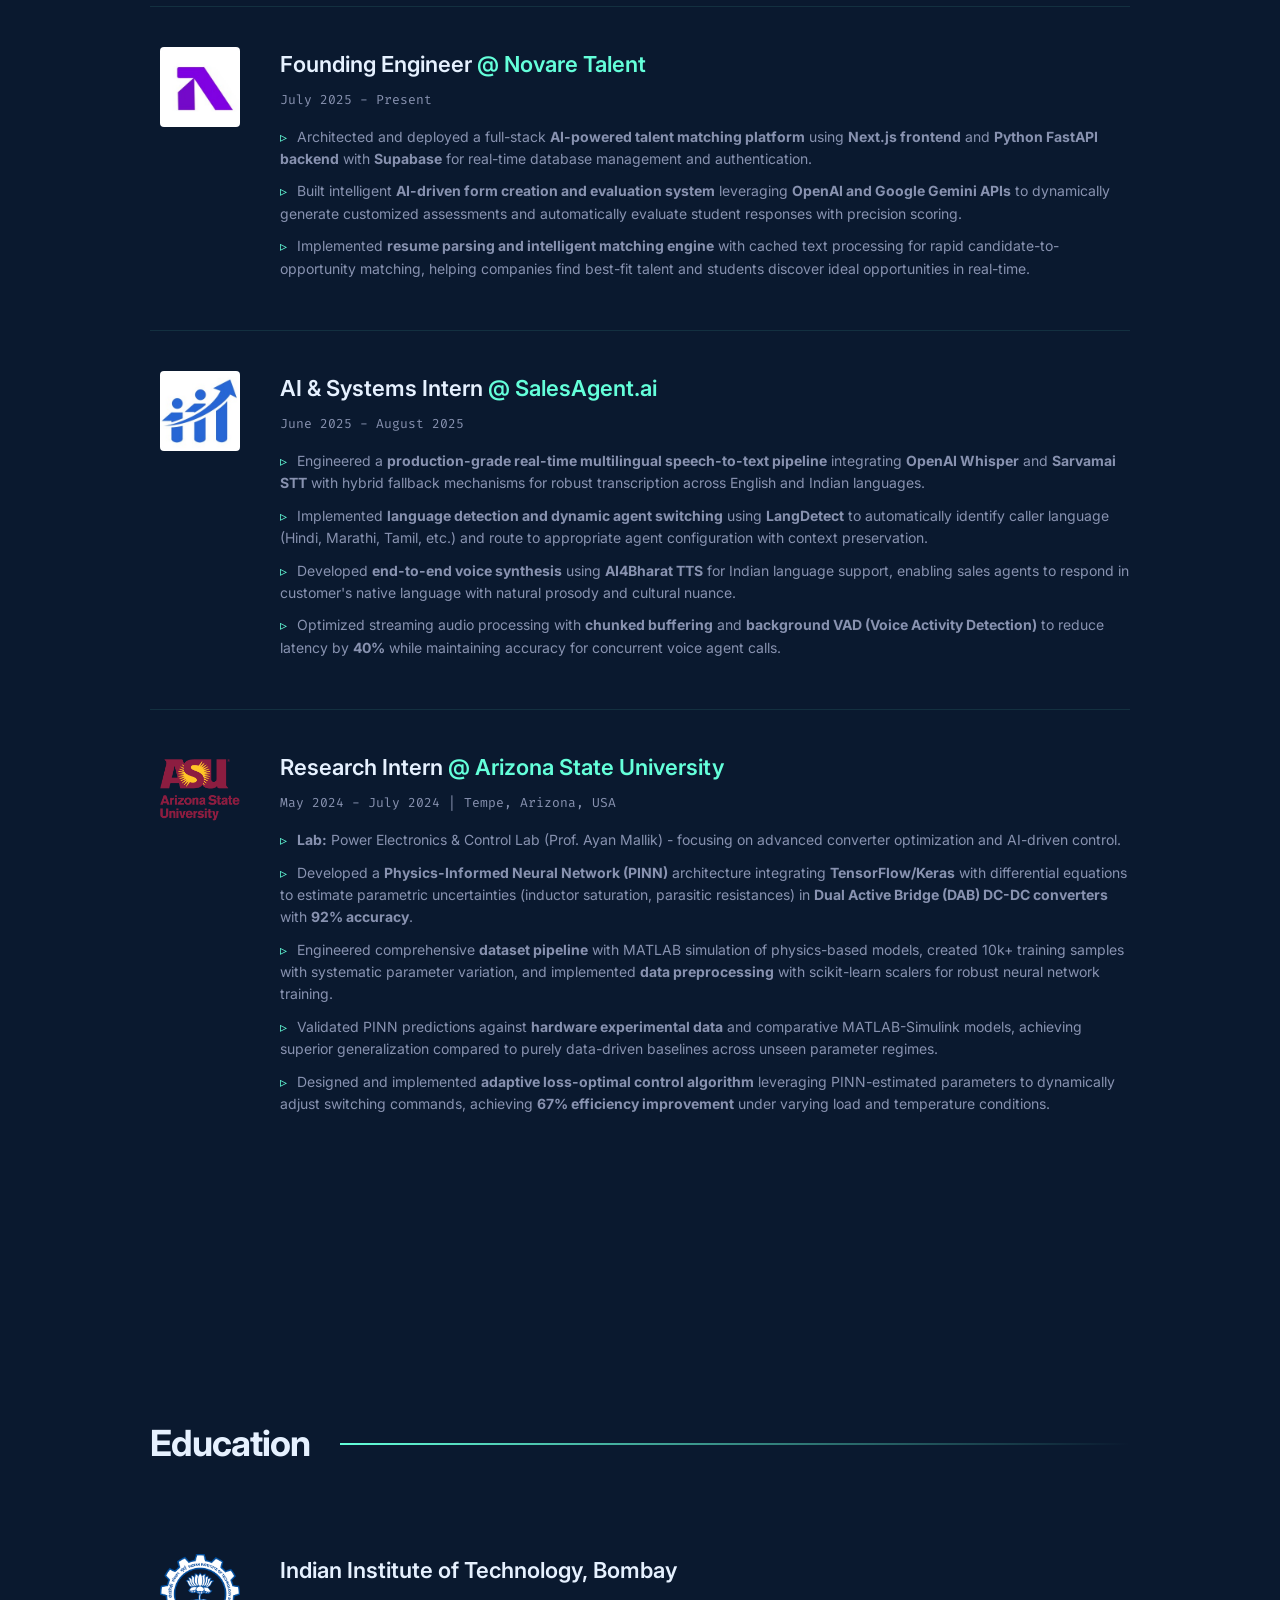
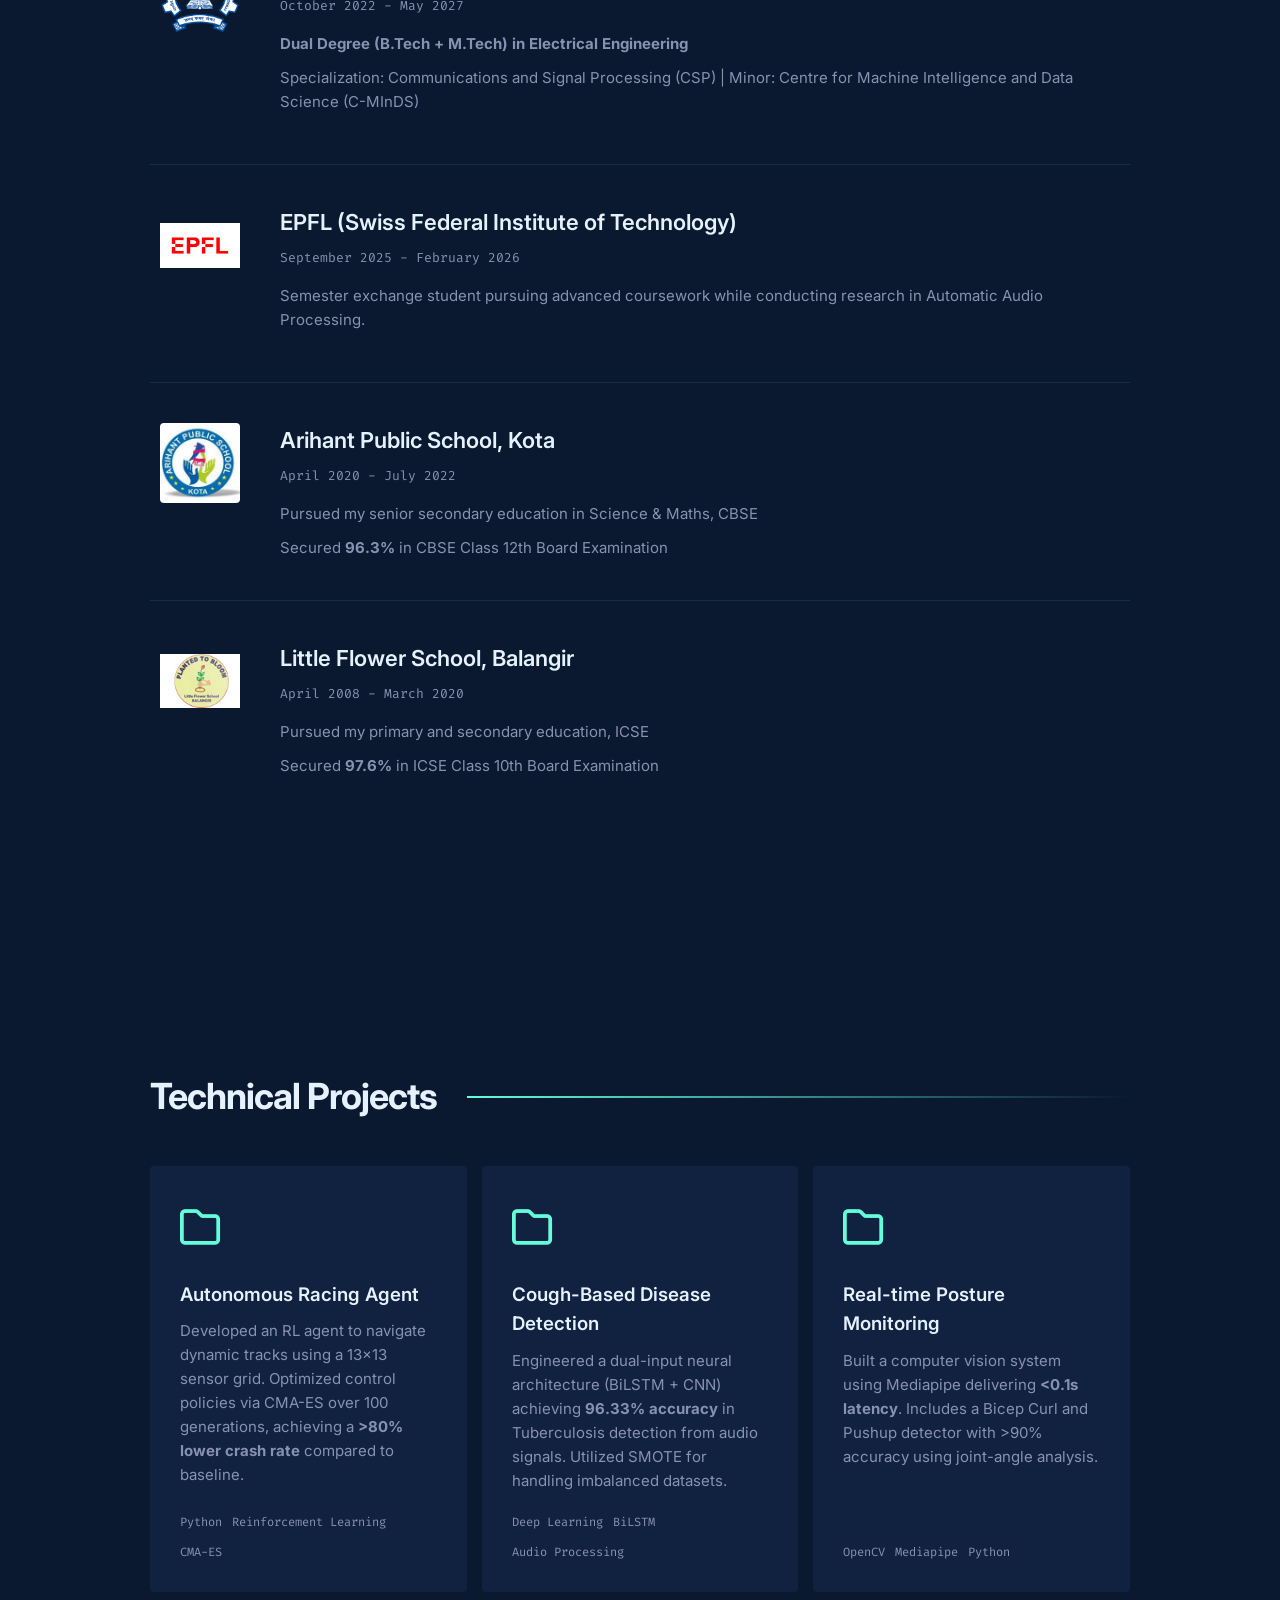
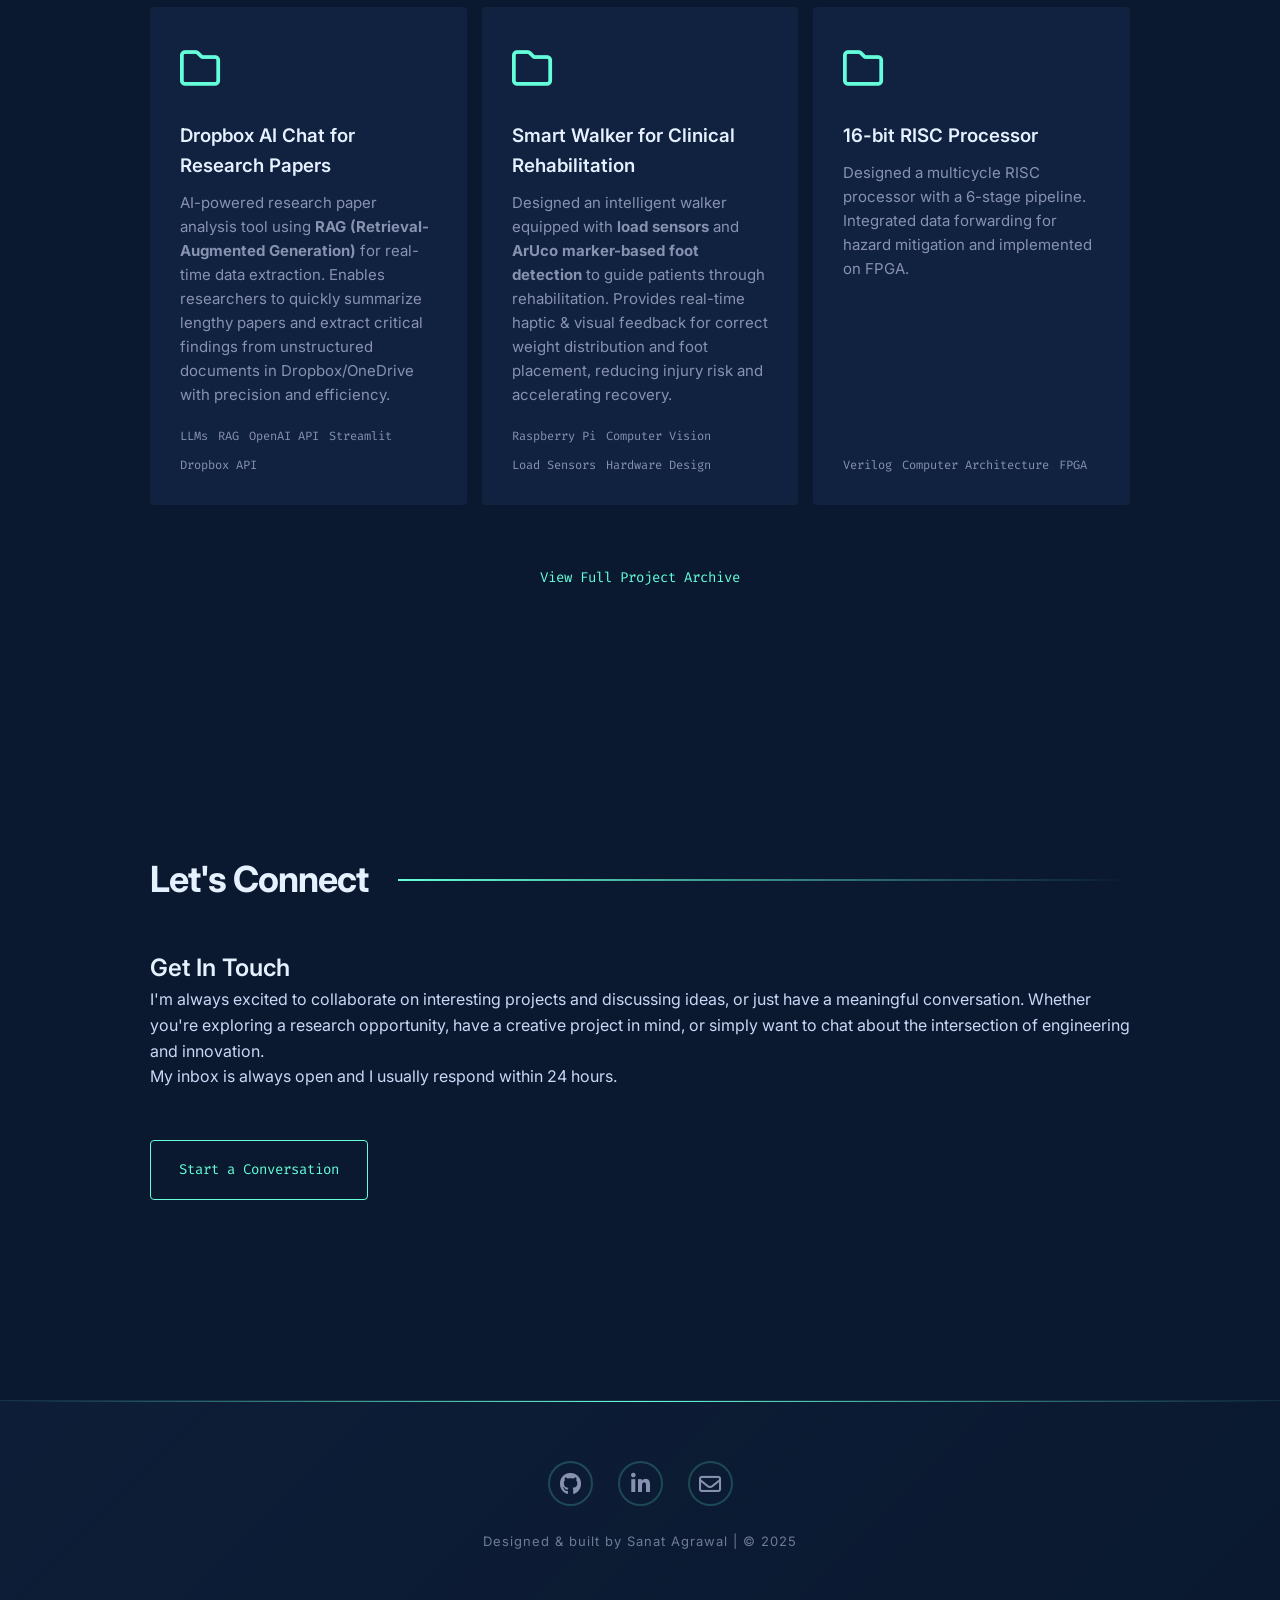
==== commit bf9c9161: "Update research intern experience with new contributions Added details about proposed Concatenative " ====
--- a/index.html
+++ b/index.html
@@ -11,6 +11,30 @@
     <link href="https://fonts.googleapis.com/css2?family=Inter:wght@300;400;600;700&family=Fira+Code&display=swap" rel="stylesheet">
     <link rel="stylesheet" href="https://cdnjs.cloudflare.com/ajax/libs/font-awesome/6.4.0/css/all.min.css">
     <link href="https://fonts.googleapis.com/css2?family=Fira+Code:wght@400&family=Great+Vibes&display=swap" rel="stylesheet">
+    <script type="application/ld+json">
+    {
+      "@context": "http://schema.org",
+      "@type": "Person",
+      "name": "Sanat Agrawal",
+      "url": "https://sanat-agrwl.github.io/",
+      "sameAs": [
+        "https://www.linkedin.com/in/sanat-agrawal-249064255/",
+        "https://github.com/Sanat-agrwl",
+      ],
+      "jobTitle": "Researcher & Developer",
+      "affiliation": [
+        {
+          "@type": "Organization",
+          "name": "IIT Bombay"
+        },
+        {
+          "@type": "Organization",
+          "name": "EPFL"
+        }
+      ],
+      "alumniOf": "IIT Bombay"
+    }
+    </script>
 </head>
 <body>
 
@@ -69,9 +93,10 @@
                         <h3>Research Intern <span class="company">@ Idiap Research Institute</span></h3>
                         <span class="card-meta">October 2025 - Present | Martigny, Switzerland</span>
                         <ul class="card-details">
-                            <li>Developed a hybrid <strong>Text-to-Speech (TTS)</strong> system combining <strong>Festival KAL diphone synthesis</strong> with <strong>k-nearest-neighbor voice conversion (kNN-VC)</strong> for zero-shot multi-speaker synthesis.</li>
-                            <li>Leveraged <strong>WavLM self-supervised embeddings</strong> and <strong>HiFiGAN vocoding</strong> to achieve significant quality improvements: <strong>+0.81 UTMOS gain</strong> while maintaining high intelligibility across five speaker conditions.</li>
-                            <li>Implemented linear interpolation parameter for controllable voice morphing and validated zero-shot capability on unseen speakers from LibriSpeech.</li>
+                            <li>Proposed <strong>Concatenative Neural Speech Synthesis</strong>, a novel framework integrating <strong>Festival unit selection</strong> with <strong>WavLM SSL features</strong> to bypass supervised acoustic model training.</li>
+                            <li>Engineered a <strong>direct feature concatenation</strong> pipeline combined with <strong>kNN-Voice Conversion</strong> to enable <strong>zero-shot multi-speaker synthesis</strong> on the <strong>LibriSpeech</strong> corpus.</li>
+                            <li>Achieved <strong>+0.81 UTMOS gain</strong> in naturalness over baseline systems by leveraging <strong>HiFi-GAN vocoding</strong> and spectral smoothing in the latent space.</li>
+                            <li>Co-authored a research paper (equal contribution) titled <em>"Concatenative Neural Speech Synthesis"</em>, submitted to <strong>Interspeech 2026</strong>.</li>
                         </ul>
                     </div>
                 </div>
--- a/style.css
+++ b/style.css
@@ -13,6 +13,10 @@
     padding: 0;
     box-sizing: border-box;
     font-family: 'Inter', sans-serif;
+}
+
+html {
+    scroll-padding-top: 200px;
 }
 
 body {
@@ -169,7 +173,8 @@
     justify-content: center;
     flex-direction: column;
     align-items: flex-start;
-    padding-top: 120px;
+    padding-top: 200px;
+    margin-top: 80px;
 }
 
 .intro-text {
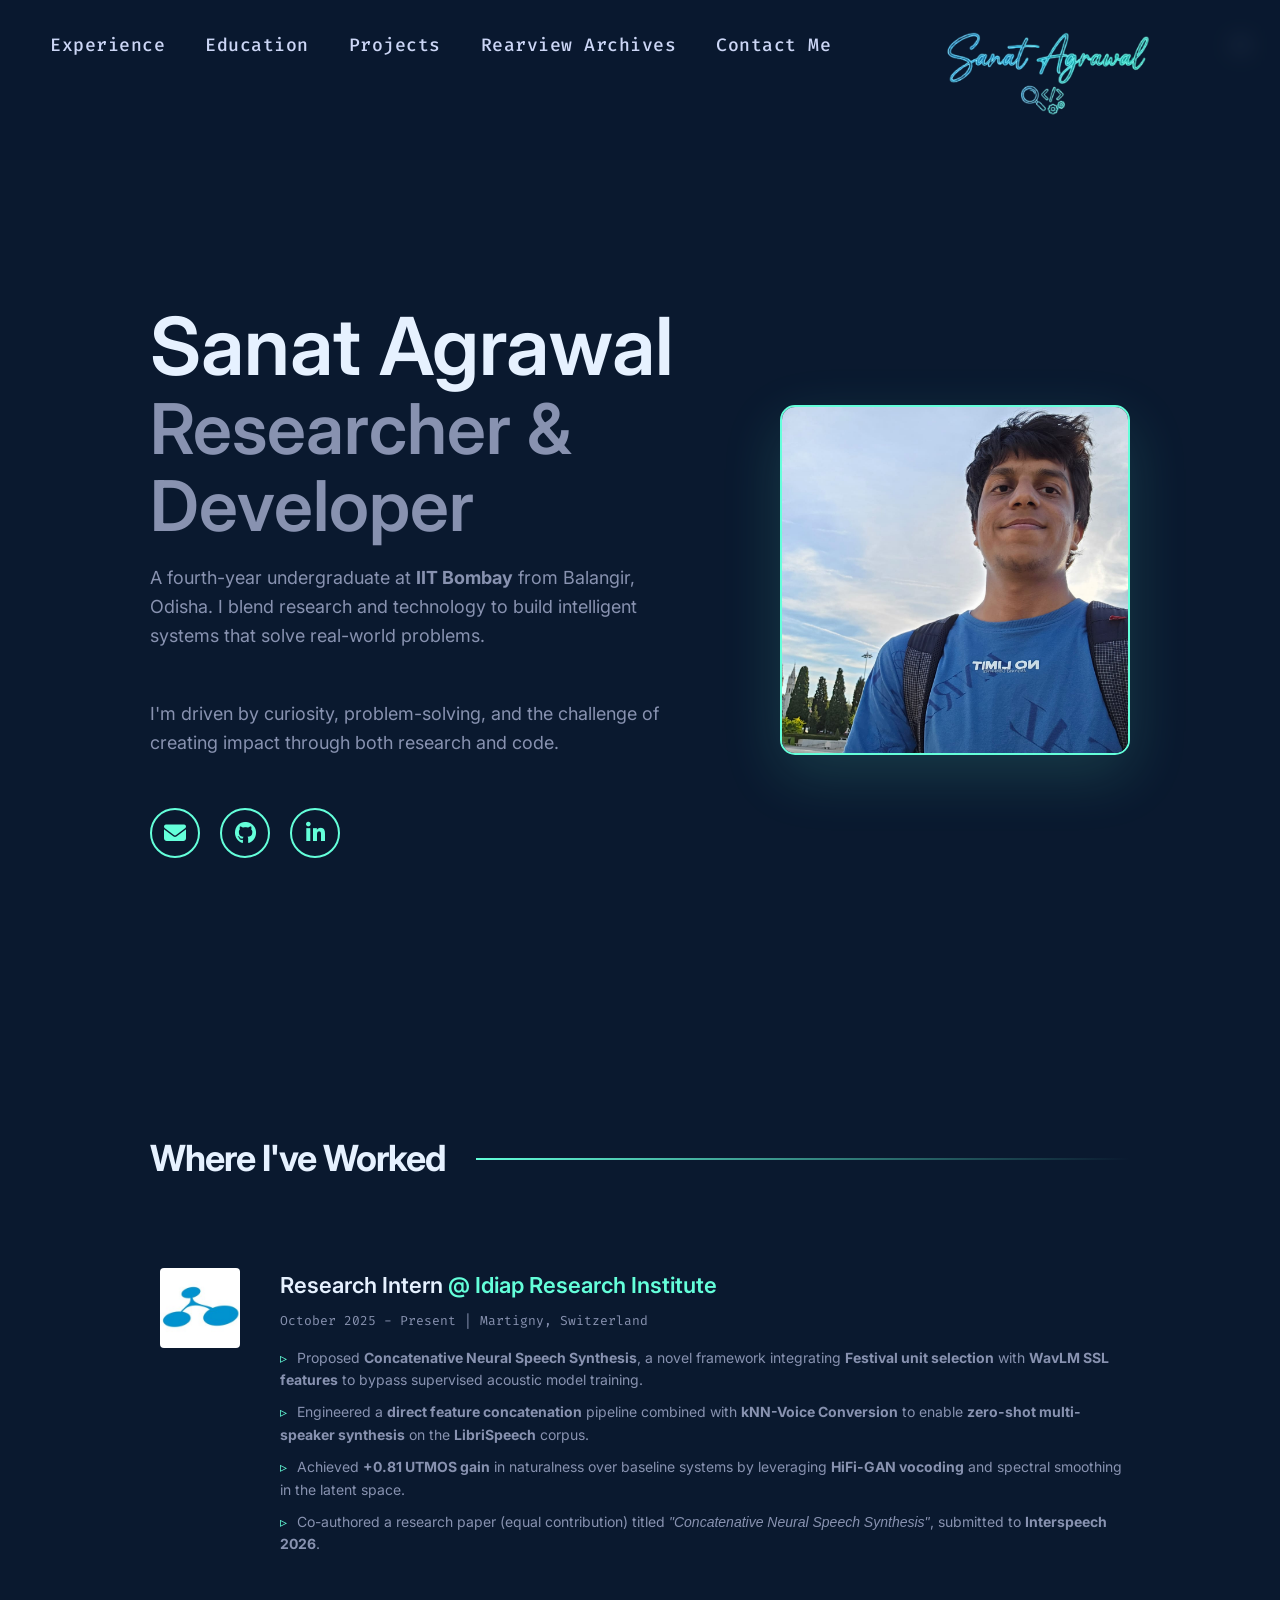
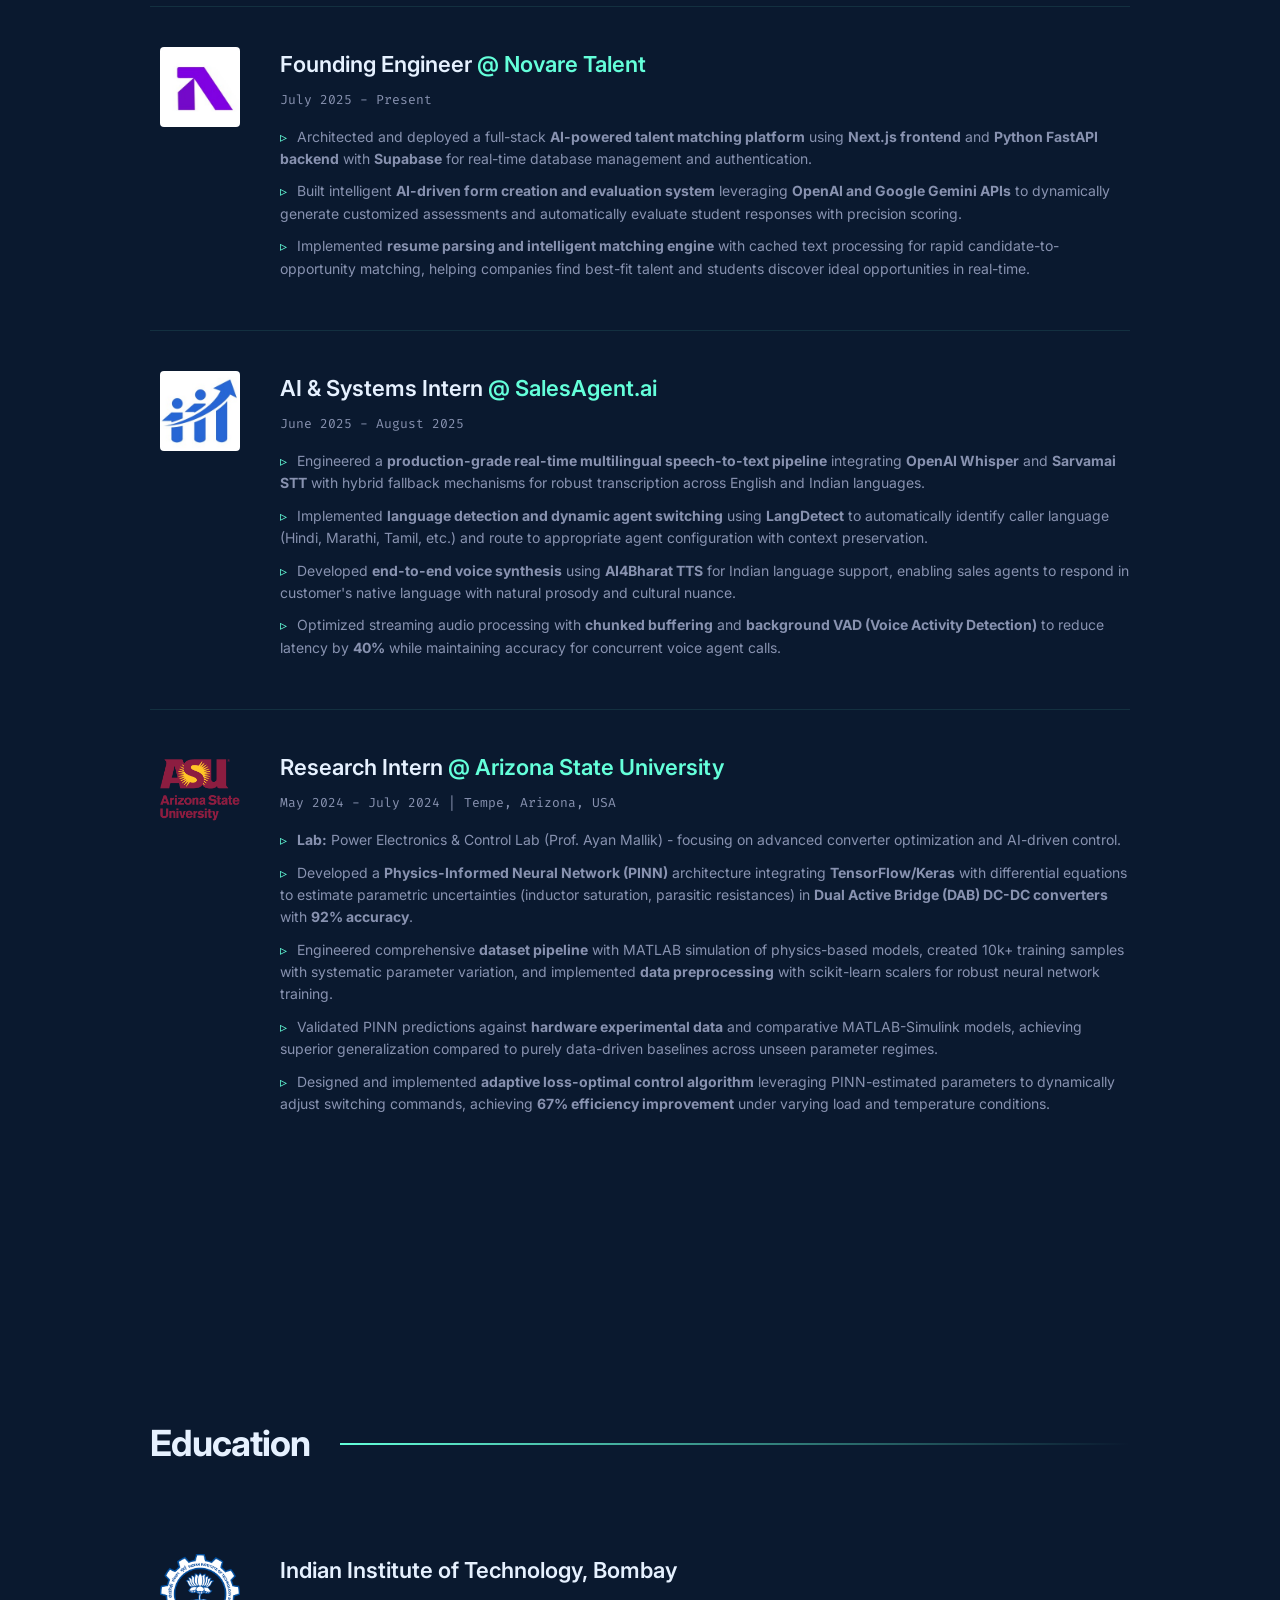
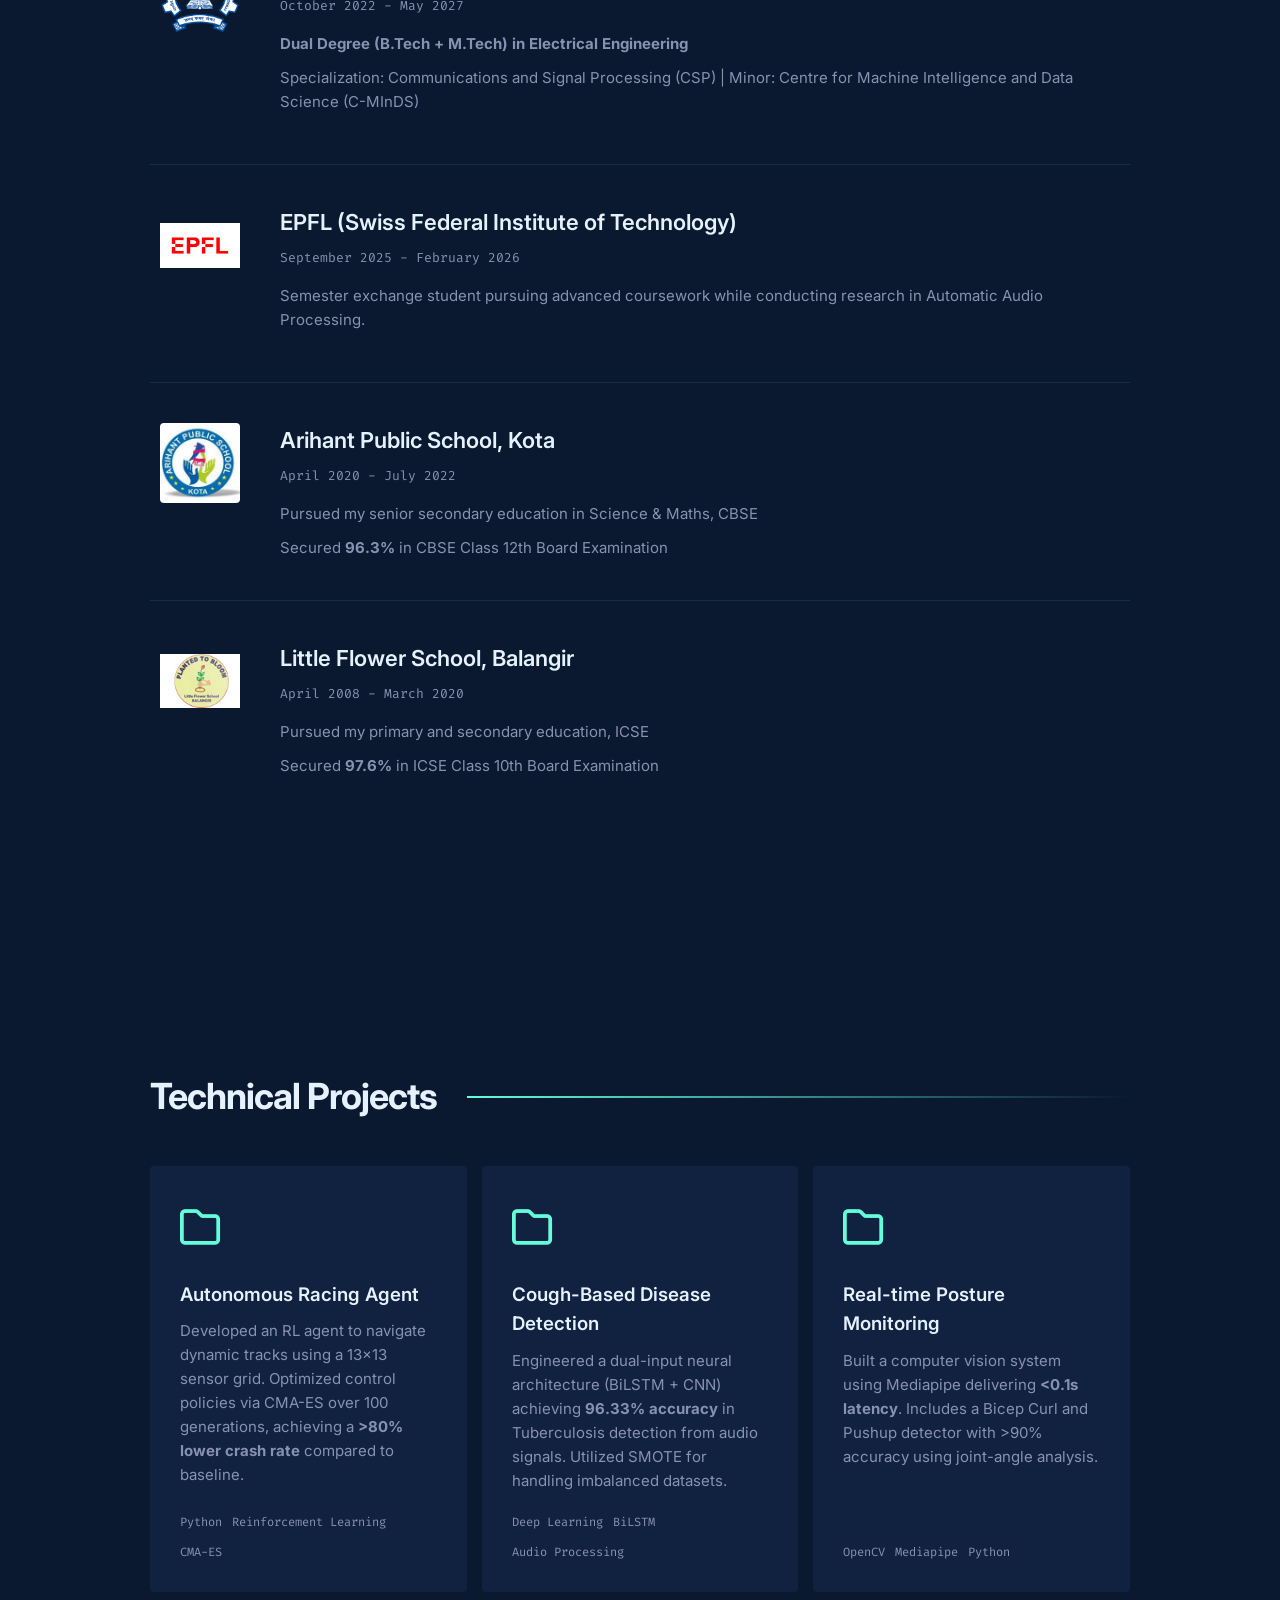
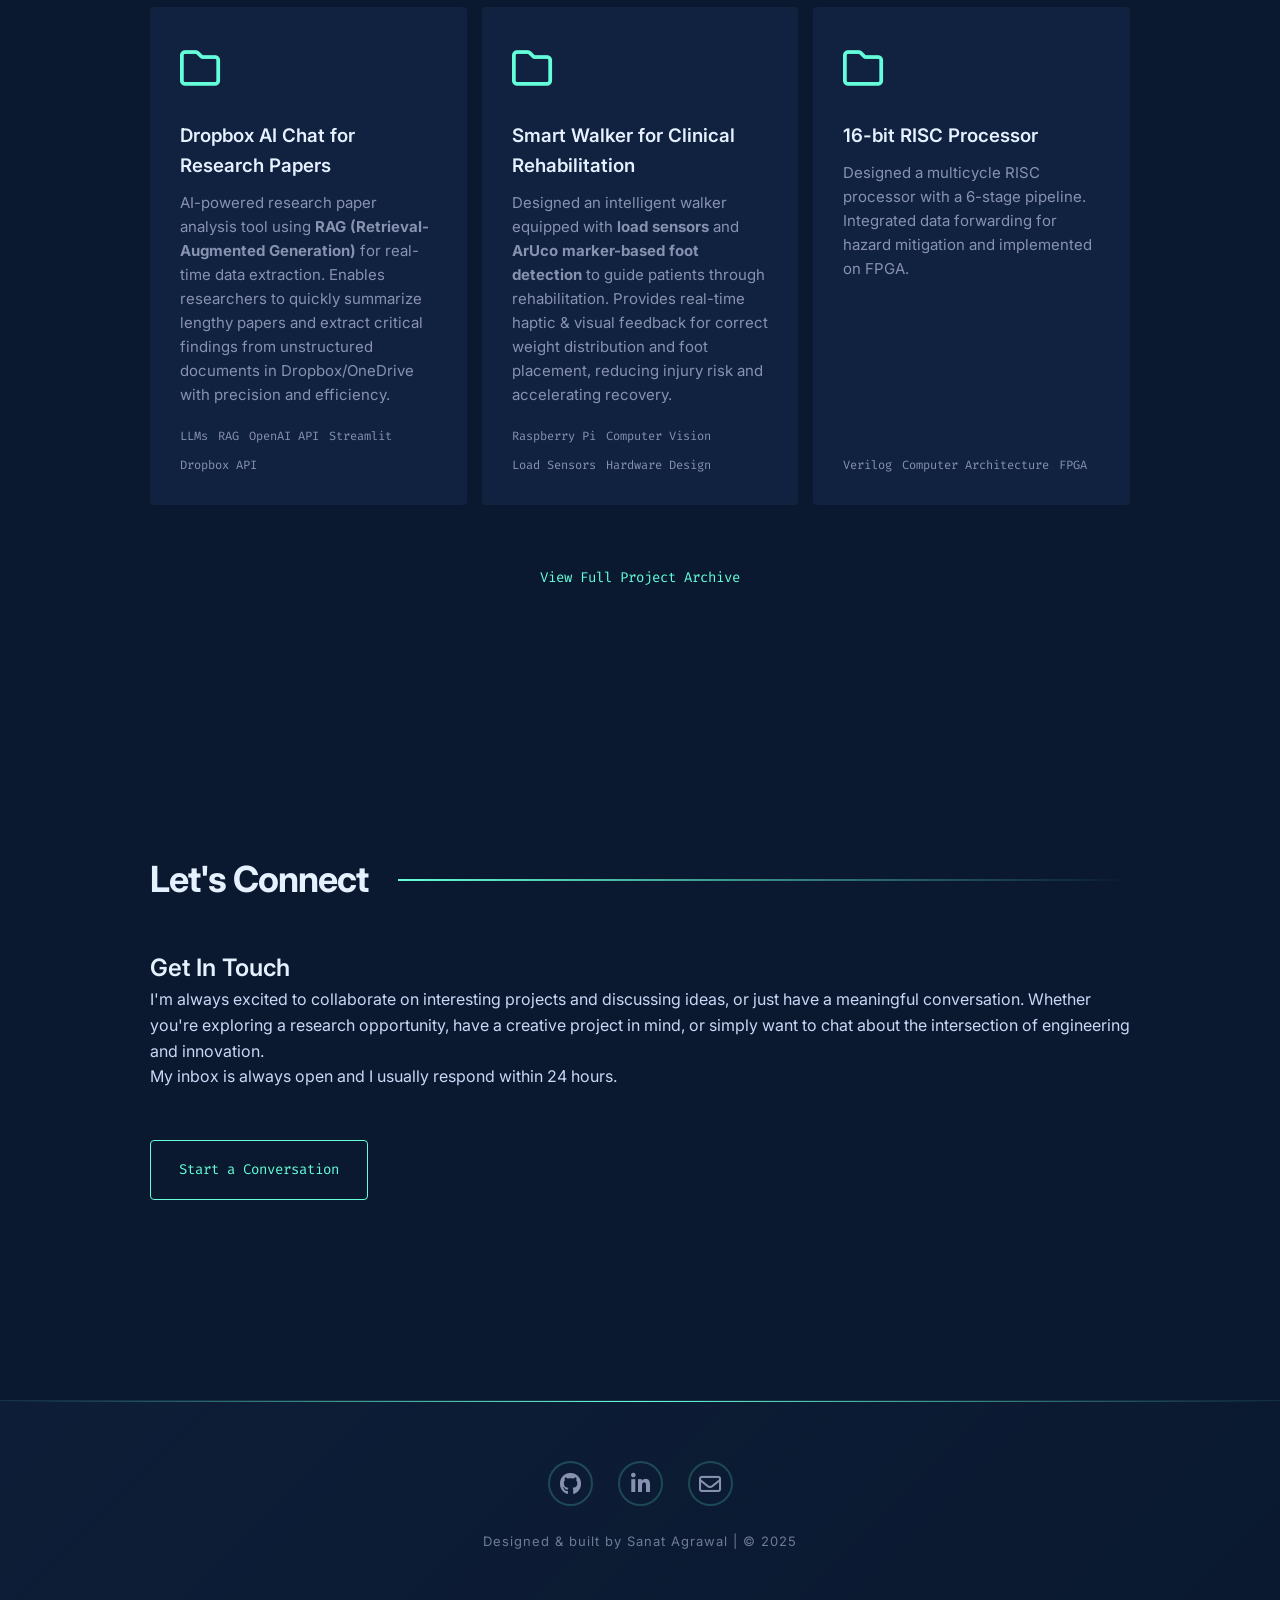
==== commit ad5056d1: "new site" ====
--- a/index.html
+++ b/index.html
@@ -4,37 +4,12 @@
     <meta charset="UTF-8">
     <meta name="viewport" content="width=device-width, initial-scale=1.0">
     <meta name="description" content="Sanat Agrawal - Electrical Engineer & AI Researcher. IIT Bombay.">
-    <meta name="keywords" content="Sanat Agrawal, Sanat Agrawal IITB, IIT Bombay, EPFL, Deep Learning, Portfolio, Founding Engineer, Novare Talent">
     <title>Sanat Agrawal | Portfolio</title>
     <link rel="icon" type="image/png" href="logos/sign_logo.png">
     <link rel="stylesheet" href="style.css">
     <link href="https://fonts.googleapis.com/css2?family=Inter:wght@300;400;600;700&family=Fira+Code&display=swap" rel="stylesheet">
     <link rel="stylesheet" href="https://cdnjs.cloudflare.com/ajax/libs/font-awesome/6.4.0/css/all.min.css">
     <link href="https://fonts.googleapis.com/css2?family=Fira+Code:wght@400&family=Great+Vibes&display=swap" rel="stylesheet">
-    <script type="application/ld+json">
-    {
-      "@context": "http://schema.org",
-      "@type": "Person",
-      "name": "Sanat Agrawal",
-      "url": "https://sanat-agrwl.github.io/",
-      "sameAs": [
-        "https://www.linkedin.com/in/sanat-agrawal-249064255/",
-        "https://github.com/Sanat-agrwl",
-      ],
-      "jobTitle": "Researcher & Developer",
-      "affiliation": [
-        {
-          "@type": "Organization",
-          "name": "IIT Bombay"
-        },
-        {
-          "@type": "Organization",
-          "name": "EPFL"
-        }
-      ],
-      "alumniOf": "IIT Bombay"
-    }
-    </script>
 </head>
 <body>
 
@@ -44,6 +19,7 @@
                 <li><a href="#experience">Experience</a></li>
                 <li><a href="#education">Education</a></li>
                 <li><a href="#projects">Projects</a></li>
+                <li><a href="rearview.html">Rearview Archives</a></li>
                 <li><a href="#contact">Contact Me</a></li>
             </ul>
            <a href="#hero" class="logo">
@@ -224,7 +200,7 @@
         </section> -->
 
         <section id="projects" class="section">
-            <h2 class="section-title"><span>04.</span> Technical Projects</h2>
+            <h2 class="section-title"><span>03.</span> Technical Projects</h2>
             <div class="projects-grid">
                 
                 <a href="https://github.com/Sanat-agrwl/cs747A3" target="_blank" class="project-link">
@@ -346,7 +322,7 @@
         </section>
 
         <section id="contact" class="section text-center">
-            <h2 class="section-title"><span>05.</span> Let's Connect</h2>
+            <h2 class="section-title"><span>04.</span> Let's Connect</h2>
             <h1 class="large-heading">Get In Touch</h1>
             <p class="contact-desc">
                 I'm always excited to collaborate on interesting projects and discussing ideas, or just have a meaningful conversation. Whether you're exploring a research opportunity, have a creative project in mind, or simply want to chat about the intersection of engineering and innovation.          
@@ -367,4 +343,4 @@
 
     <script src="script.js"></script>
 </body>
-</html>
+</html>
--- a/style.css
+++ b/style.css
@@ -446,6 +446,553 @@
     }
 }
 
+/* Stories Section */
+.rearview-hero {
+    min-height: 40vh;
+    display: flex;
+    flex-direction: column;
+    justify-content: center;
+    align-items: flex-start;
+    padding-top: 150px;
+    padding-bottom: 50px;
+}
+
+.rearview-title {
+    font-size: 72px;
+    color: var(--white);
+    margin-bottom: 20px;
+    font-weight: 700;
+    line-height: 1.2;
+}
+
+.rearview-subtitle {
+    font-size: 18px;
+    color: var(--text-secondary);
+    max-width: 1100px;
+    line-height: 1.8;
+}
+
+.active-link {
+    color: var(--accent) !important;
+}
+
+.section-description {
+    color: var(--text-secondary);
+    font-size: 18px;
+    margin-bottom: 50px;
+    max-width: 800px;
+}
+
+/* Container for the list of cards */
+.archives-container {
+    display: flex;
+    flex-direction: column;
+    gap: 40px;
+    padding: 40px;
+}
+
+/* The Postcard Itself */
+.archive-card {
+    display: flex;
+    flex-direction: row; /* Image Left, Text Right */
+    background: rgba(255, 255, 255, 0.03); /* Subtle glass effect */
+    border: 1px solid rgba(255, 255, 255, 0.1);
+    border-radius: 16px;
+    overflow: hidden;
+    cursor: pointer;
+    transition: transform 0.3s ease, box-shadow 0.3s ease, background 0.3s ease;
+    min-height: 400px;
+    box-shadow: 0 8px 24px rgba(0, 0, 0, 0.15);
+}
+
+/* Hover Effect */
+.archive-card:hover {
+    transform: translateY(-5px);
+    box-shadow: 0 10px 30px rgba(0, 0, 0, 0.5);
+    background: rgba(255, 255, 255, 0.05);
+    border-color: rgba(255, 255, 255, 0.3);
+}
+
+/* The Image Section (Left Side) */
+.archive-card .card-image {
+    flex: 0 0 350px; /* Fixed width for the image */
+    position: relative;
+    overflow: hidden;
+    height: 400px; /* Fixed height so image doesn't expand */
+}
+
+.archive-card .card-image img {
+    width: 100%;
+    height: 100%;
+    object-fit: contain;
+    object-position: center;
+    transition: transform 0.5s ease;
+}
+
+/* Slight zoom on image hover */
+.archive-card:hover .card-image img {
+    transform: scale(1.05);
+}
+
+/* The Content Section (Right Side) */
+.archive-card .card-content {
+    flex: 1;
+    padding: 40px 45px;
+    display: flex;
+    flex-direction: column;
+    justify-content: flex-start;
+}
+
+.archive-card .card-header {
+    margin-bottom: 10px;
+}
+
+.archive-card .card-header h3 {
+    font-family: 'Inter', sans-serif;
+    font-size: 1.8rem;
+    color: #fff;
+    margin-bottom: 8px;
+    font-weight: 700;
+}
+
+.archive-card .archive-meta {
+    font-family: 'Fira Code', monospace;
+    font-size: 0.85rem;
+    color: #8892b0;
+    text-transform: uppercase;
+    letter-spacing: 1px;
+}
+
+.archive-card .archive-preview {
+    color: #a8b2d1;
+    line-height: 1.7;
+    font-size: 1.05rem;
+    font-weight: 400;
+}
+
+/* Hidden Details Section */
+.archive-details {
+    display: none; /* Hidden by default */
+    margin-top: 15px;
+    color: #a8b2d1;
+    line-height: 1.6;
+    animation: fadeIn 0.4s ease-in-out;
+}
+
+.archive-details p {
+    margin-bottom: 15px;
+}
+
+.divider {
+    border: 0;
+    height: 1px;
+    background: rgba(255, 255, 255, 0.1);
+    margin: 20px 0;
+}
+
+/* Mobile Responsiveness */
+@media (max-width: 768px) {
+    .archive-card {
+        flex-direction: column; /* Stack vertically on phone */
+        min-height: auto;
+    }
+    
+    .archives-container {
+        gap: 30px;
+        padding: 20px;
+    }
+    
+    .archive-card .card-image {
+        flex: 0 0 250px; /* Height of image on mobile */
+        width: 100%;
+    }
+    
+    .archive-card .card-content {
+        padding: 30px;
+    }
+    
+    .archive-card .card-header h3 {
+        font-size: 1.4rem;
+    }
+}
+
+@keyframes fadeIn {
+    from { opacity: 0; transform: translateY(10px); }
+    to { opacity: 1; transform: translateY(0); }
+}
+
+/* Timeline Section */
+.timeline-section {
+    padding: 80px 0 60px 0;
+}
+
+.timeline-container {
+    position: relative;
+    display: flex;
+    justify-content: flex-start;
+    gap: 30px;
+    margin: 0 0 40px 0;
+    padding: 120px 40px 120px 40px;
+    overflow-x: auto;
+    overflow-y: visible;
+}
+
+.timeline-line {
+    position: absolute;
+    top: 50%;
+    left: 0;
+    right: 0;
+    height: 2px;
+    background: linear-gradient(90deg, var(--accent) 0%, rgba(100, 255, 218, 0.2) 100%);
+    transform: translateY(-50%);
+}
+
+.timeline-event {
+    position: relative;
+    flex: 0 0 auto;
+    min-width: 240px;
+    cursor: pointer;
+    transition: all 0.3s ease;
+    text-align: left;
+    display: flex;
+    flex-direction: column;
+    align-items: flex-start;
+    padding-left: 0;
+}
+
+/* Alternate above and below */
+.timeline-event:nth-child(odd) {
+    transform: translateY(-120px);
+    align-items: flex-start;
+    text-align: left;
+}
+
+.timeline-event:nth-child(even) {
+    transform: translateY(120px);
+    align-items: flex-start;
+    text-align: left;
+}
+
+.timeline-event:hover {
+    transform: translateY(var(--translate-y));
+}
+
+.timeline-event:nth-child(odd):hover {
+    --translate-y: -130px;
+}
+
+.timeline-event:nth-child(even):hover {
+    --translate-y: 130px;
+}
+
+.timeline-dot {
+    position: absolute;
+    left: 75%;
+    width: 26px;
+    height: 26px;
+    background: var(--bg-color);
+    border: 3px solid var(--accent);
+    border-radius: 50%;
+    transition: all 0.3s ease;
+    box-shadow: 0 0 0 4px rgba(100, 255, 218, 0.1);
+    cursor: pointer;
+}
+
+/* Position dot exactly at intersection of vertical line and horizontal line */
+.timeline-event:nth-child(odd) .timeline-dot {
+    bottom: -109px;
+    transform: translateX(-50%);
+}
+
+.timeline-event:nth-child(even) .timeline-dot {
+    top: -109px;
+    transform: translateX(-50%);
+}
+
+/* Connecting line from event to center */
+.timeline-event::before {
+    content: '';
+    position: absolute;
+    left: 75%;
+    transform: translateX(-50%);
+    width: 2px;
+    background: linear-gradient(180deg, rgba(100, 255, 218, 0.3), var(--accent));
+    transition: all 0.3s ease;
+}
+
+.timeline-event:nth-child(odd)::before {
+    top: 0;
+    height: 172px;
+    background: linear-gradient(180deg, rgba(100, 255, 218, 0.3), var(--accent));
+}
+
+.timeline-event:nth-child(even)::before {
+    bottom: 0;
+    height: 172px;
+    background: linear-gradient(180deg, var(--accent), rgba(100, 255, 218, 0.3));
+}
+
+.timeline-event:hover::before {
+    box-shadow: 0 0 10px rgba(100, 255, 218, 0.3);
+}
+
+.timeline-event:hover .timeline-dot {
+    background: var(--accent);
+    box-shadow: 0 0 20px rgba(100, 255, 218, 0.6), inset 0 0 10px rgba(100, 255, 218, 0.2);
+    width: 32px;
+    height: 32px;
+    transform: translateX(-50%) scale(1.15);
+}
+
+.timeline-content {
+    transition: all 0.3s ease;
+    position: relative;
+    z-index: 2;
+    padding: 15px 20px;
+}
+
+.timeline-year {
+    font-family: 'Fira Code', monospace;
+    font-size: 0.75rem;
+    color: var(--accent);
+    font-weight: 700;
+    text-transform: uppercase;
+    letter-spacing: 1.5px;
+    margin-bottom: 4px;
+}
+
+.timeline-title {
+    font-size: 1.1rem;
+    color: var(--white);
+    font-weight: 600;
+    margin-bottom: 2px;
+    transition: color 0.3s ease;
+}
+
+.timeline-event:hover .timeline-title {
+    color: var(--accent);
+}
+
+.timeline-subtitle {
+    font-size: 0.9rem;
+    color: var(--text-secondary);
+    font-family: 'Inter', sans-serif;
+}
+
+/* Mobile responsiveness for timeline */
+@media (max-width: 768px) {
+    .timeline-container {
+        gap: 30px;
+        padding: 100px 20px 100px 20px;
+        margin: 0 0 60px 0;
+    }
+    
+    .timeline-event:nth-child(odd) {
+        transform: translateY(-100px);
+        align-items: flex-start;
+        text-align: left;
+    }
+
+    .timeline-event:nth-child(even) {
+        transform: translateY(100px);
+        align-items: flex-start;
+        text-align: left;
+    }
+
+    .timeline-event:nth-child(odd):hover {
+        --translate-y: -110px;
+    }
+
+    .timeline-event:nth-child(even):hover {
+        --translate-y: 110px;
+    }
+    
+    .timeline-event:nth-child(odd) .timeline-dot {
+        top: -100px;
+    }
+
+    .timeline-event:nth-child(even) .timeline-dot {
+        top: 100px;
+    }
+    
+    .timeline-event:nth-child(odd)::before {
+        height: 82px;
+    }
+
+    .timeline-event:nth-child(even)::before {
+        height: 82px;
+    }
+    
+    .timeline-dot {
+        width: 20px;
+        height: 20px;
+    }
+}
+
+/* Old stories container styles - keep for backwards compatibility */
+
+.stories-container {
+    display: flex;
+    flex-direction: column;
+    gap: 20px;
+}
+
+.story-card {
+    background: var(--light-bg);
+    border: 1px solid rgba(100, 255, 218, 0.1);
+    border-radius: 4px;
+    overflow: hidden;
+    transition: var(--transition);
+}
+
+.story-card:hover {
+    border-color: rgba(100, 255, 218, 0.3);
+    box-shadow: 0 10px 30px rgba(100, 255, 218, 0.05);
+}
+
+.story-header {
+    padding: 30px;
+    cursor: pointer;
+    display: flex;
+    flex-direction: column;
+    gap: 12px;
+    transition: var(--transition);
+    position: relative;
+}
+
+.story-header:hover {
+    background: rgba(100, 255, 218, 0.05);
+}
+
+.story-title {
+    font-size: 24px;
+    color: var(--white);
+    margin: 0;
+    transition: var(--transition);
+}
+
+.story-header:hover .story-title {
+    color: var(--accent);
+}
+
+.story-excerpt {
+    color: var(--text-secondary);
+    font-size: 15px;
+    margin: 0;
+    line-height: 1.5;
+}
+
+.expand-toggle {
+    position: absolute;
+    top: 30px;
+    right: 30px;
+    width: 35px;
+    height: 35px;
+    display: flex;
+    align-items: center;
+    justify-content: center;
+    border: 2px solid var(--accent);
+    border-radius: 50%;
+    color: var(--accent);
+    font-size: 22px;
+    font-weight: bold;
+    transition: var(--transition);
+}
+
+.story-header:hover .expand-toggle {
+    background: var(--accent);
+    color: var(--bg-color);
+    transform: scale(1.1);
+}
+
+.story-content {
+    max-height: 0;
+    overflow: hidden;
+    transition: max-height 0.4s cubic-bezier(0.645, 0.045, 0.355, 1);
+    border-top: 1px solid rgba(100, 255, 218, 0.1);
+}
+
+.story-content.expanded {
+    max-height: 2000px;
+}
+
+.story-text {
+    padding: 30px;
+}
+
+.story-text p {
+    color: var(--text-secondary);
+    font-size: 15px;
+    line-height: 1.8;
+    margin-bottom: 20px;
+}
+
+.story-text p:last-child {
+    margin-bottom: 0;
+}
+
+.story-gallery {
+    padding: 0 30px 30px 30px;
+    display: flex;
+    gap: 15px;
+    flex-wrap: wrap;
+}
+
+.gallery-placeholder {
+    background: rgba(100, 255, 218, 0.05);
+    border: 2px dashed rgba(100, 255, 218, 0.3);
+    border-radius: 4px;
+    padding: 40px;
+    color: var(--text-secondary);
+    text-align: center;
+    min-width: 200px;
+    display: flex;
+    align-items: center;
+    justify-content: center;
+    font-size: 14px;
+    transition: var(--transition);
+}
+
+.gallery-placeholder:hover {
+    border-color: rgba(100, 255, 218, 0.6);
+    background: rgba(100, 255, 218, 0.08);
+}
+
+.story-gallery img {
+    max-width: 100%;
+    height: auto;
+    border-radius: 4px;
+    max-height: 400px;
+    object-fit: cover;
+}
+
+@media (max-width: 768px) {
+    .story-header {
+        padding: 20px;
+        gap: 10px;
+    }
+    
+    .story-title {
+        font-size: 20px;
+    }
+    
+    .expand-toggle {
+        top: 20px;
+        right: 20px;
+        width: 30px;
+        height: 30px;
+        font-size: 18px;
+    }
+    
+    .story-text {
+        padding: 20px;
+    }
+    
+    .story-gallery {
+        padding: 0 20px 20px 20px;
+    }
+}
+
 /* Projects Grid */
 .projects-grid {
     display: grid;
@@ -658,4 +1205,4 @@
     .name { font-size: 50px; }
     .tagline { font-size: 40px; }
     .about-grid { grid-template-columns: 1fr; }
-}
+}
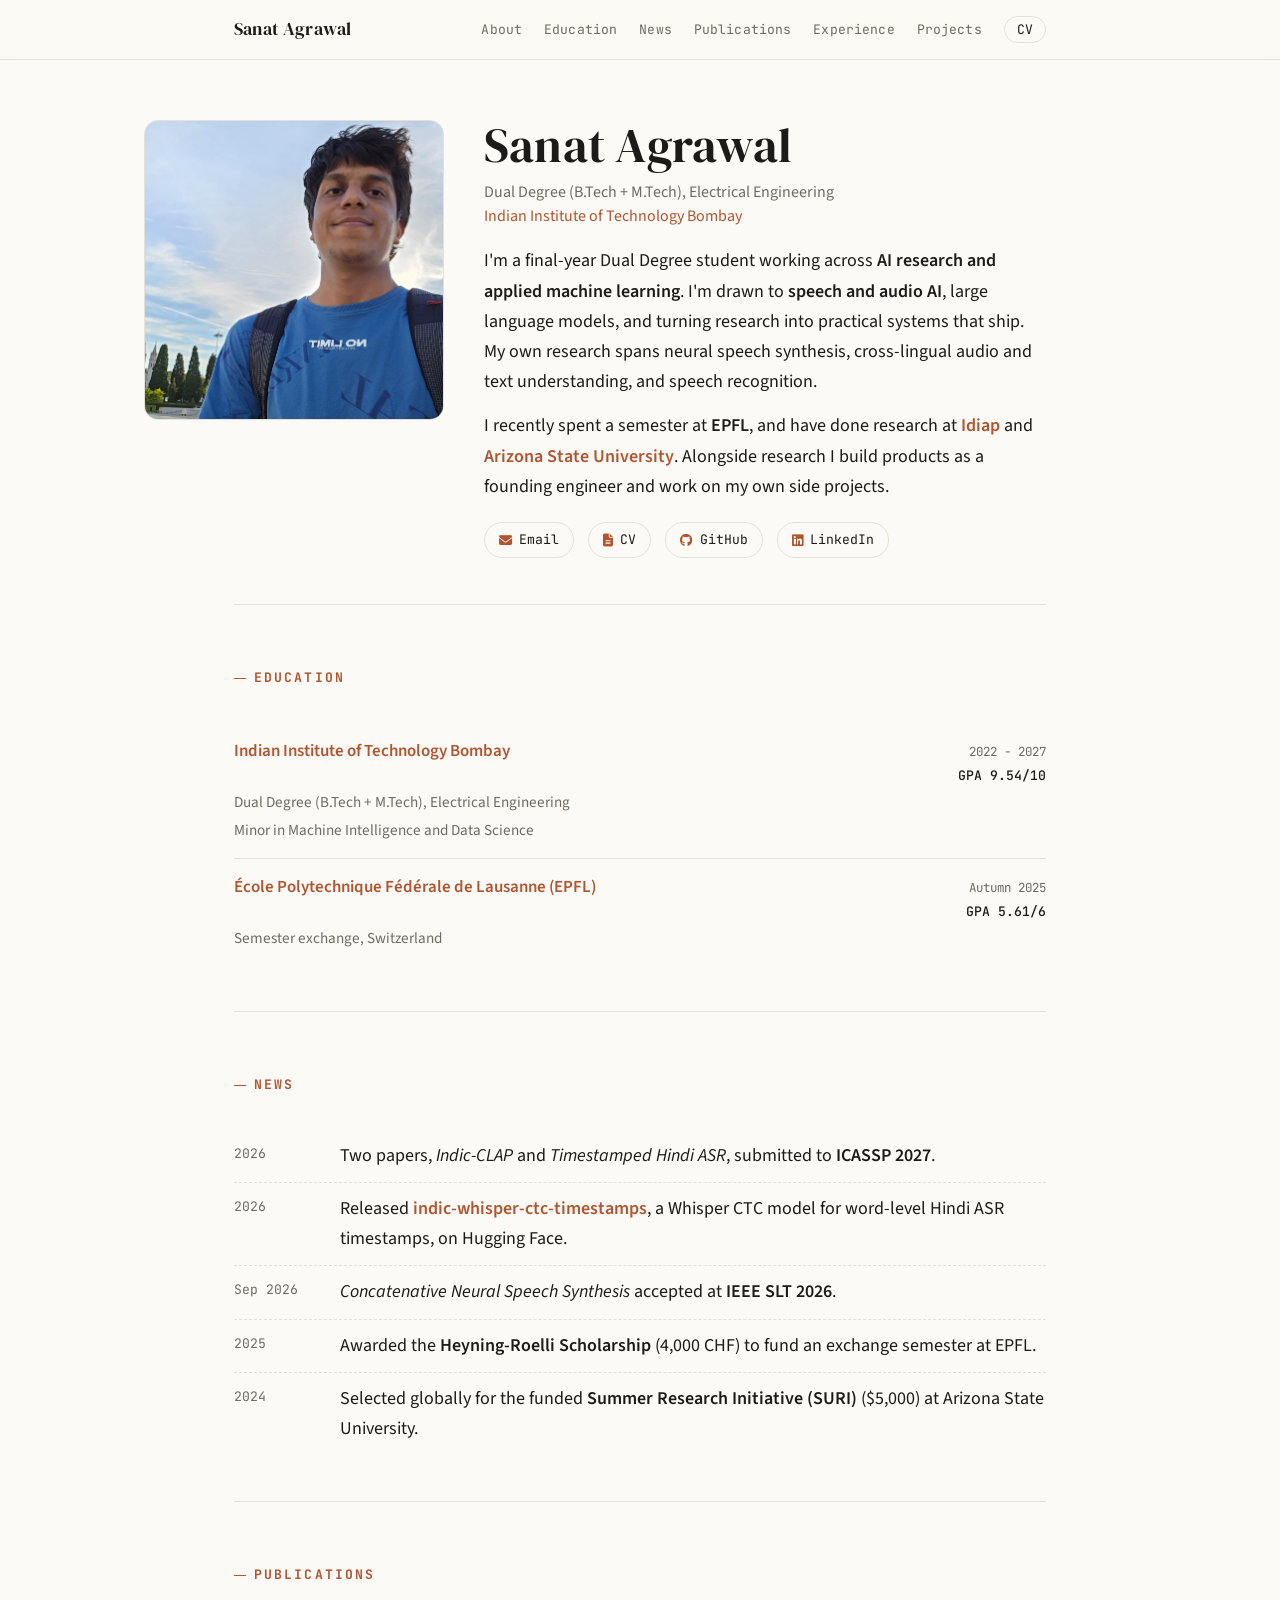
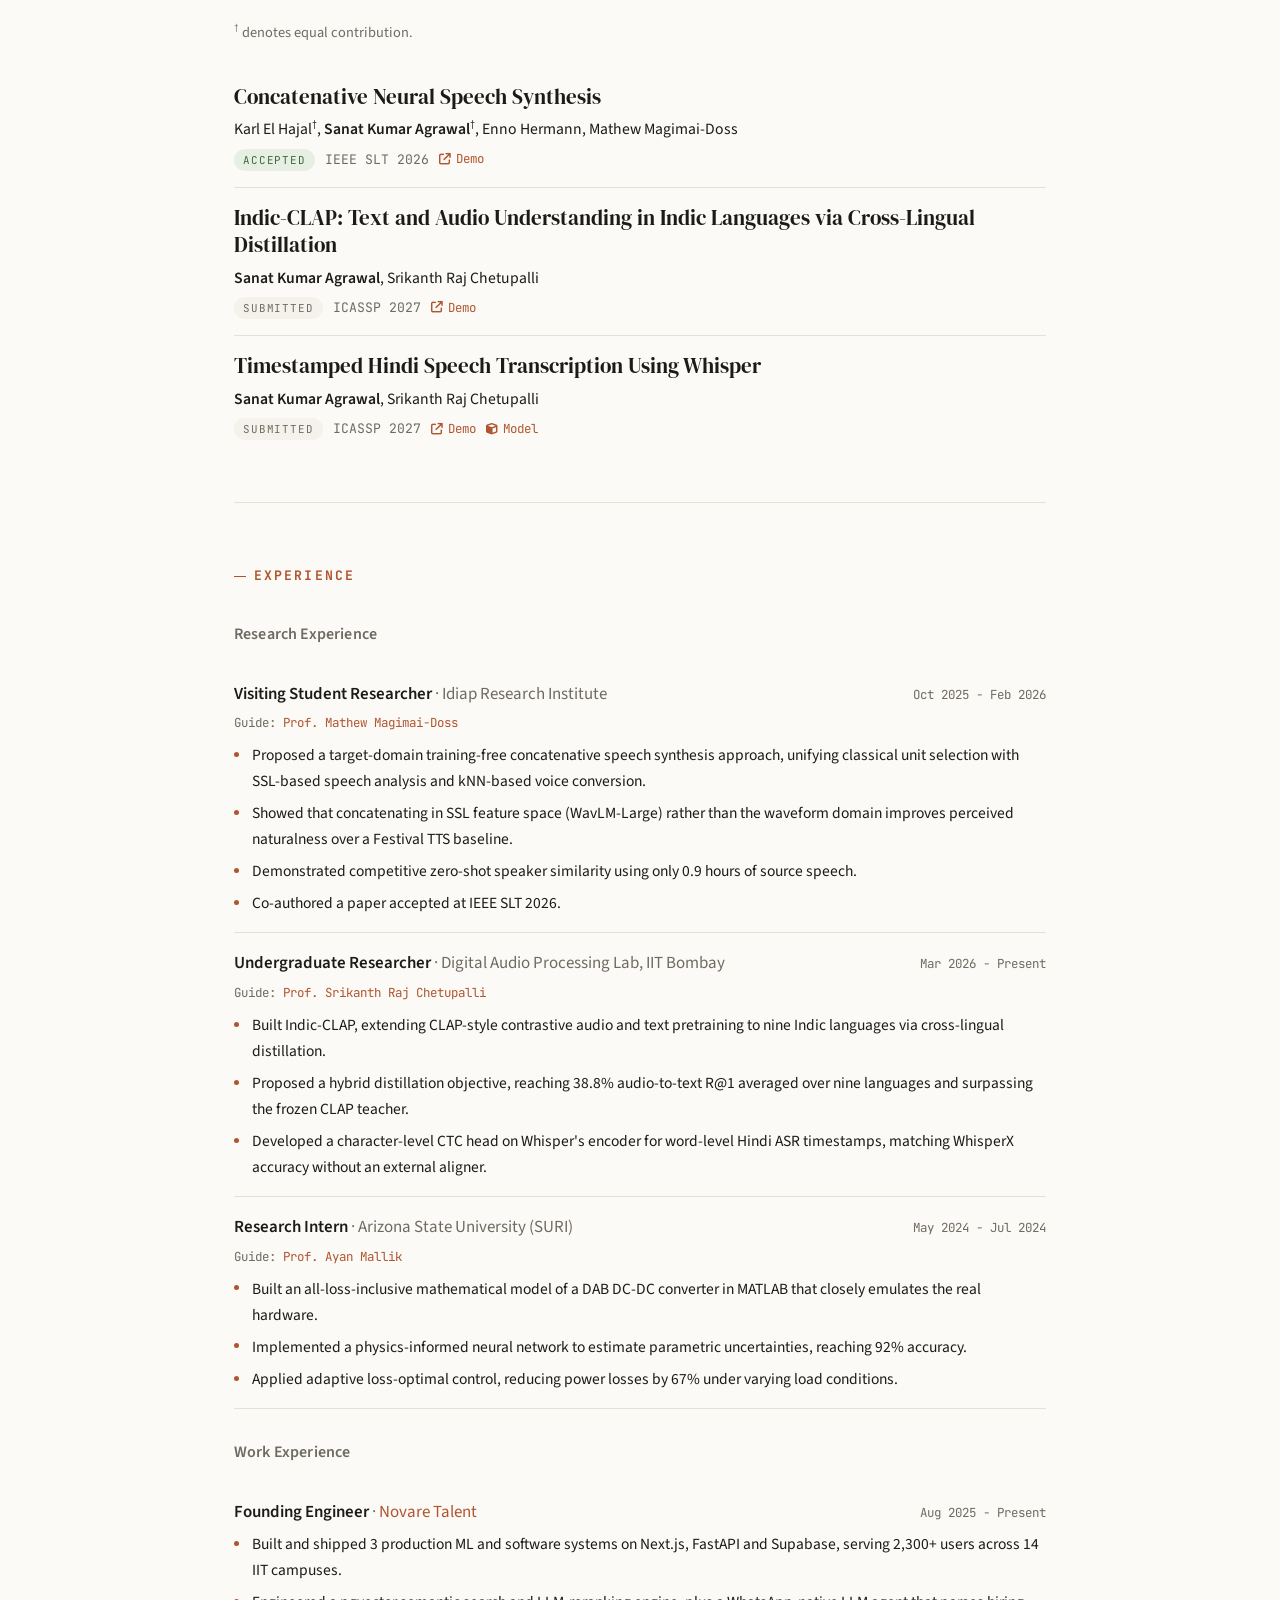
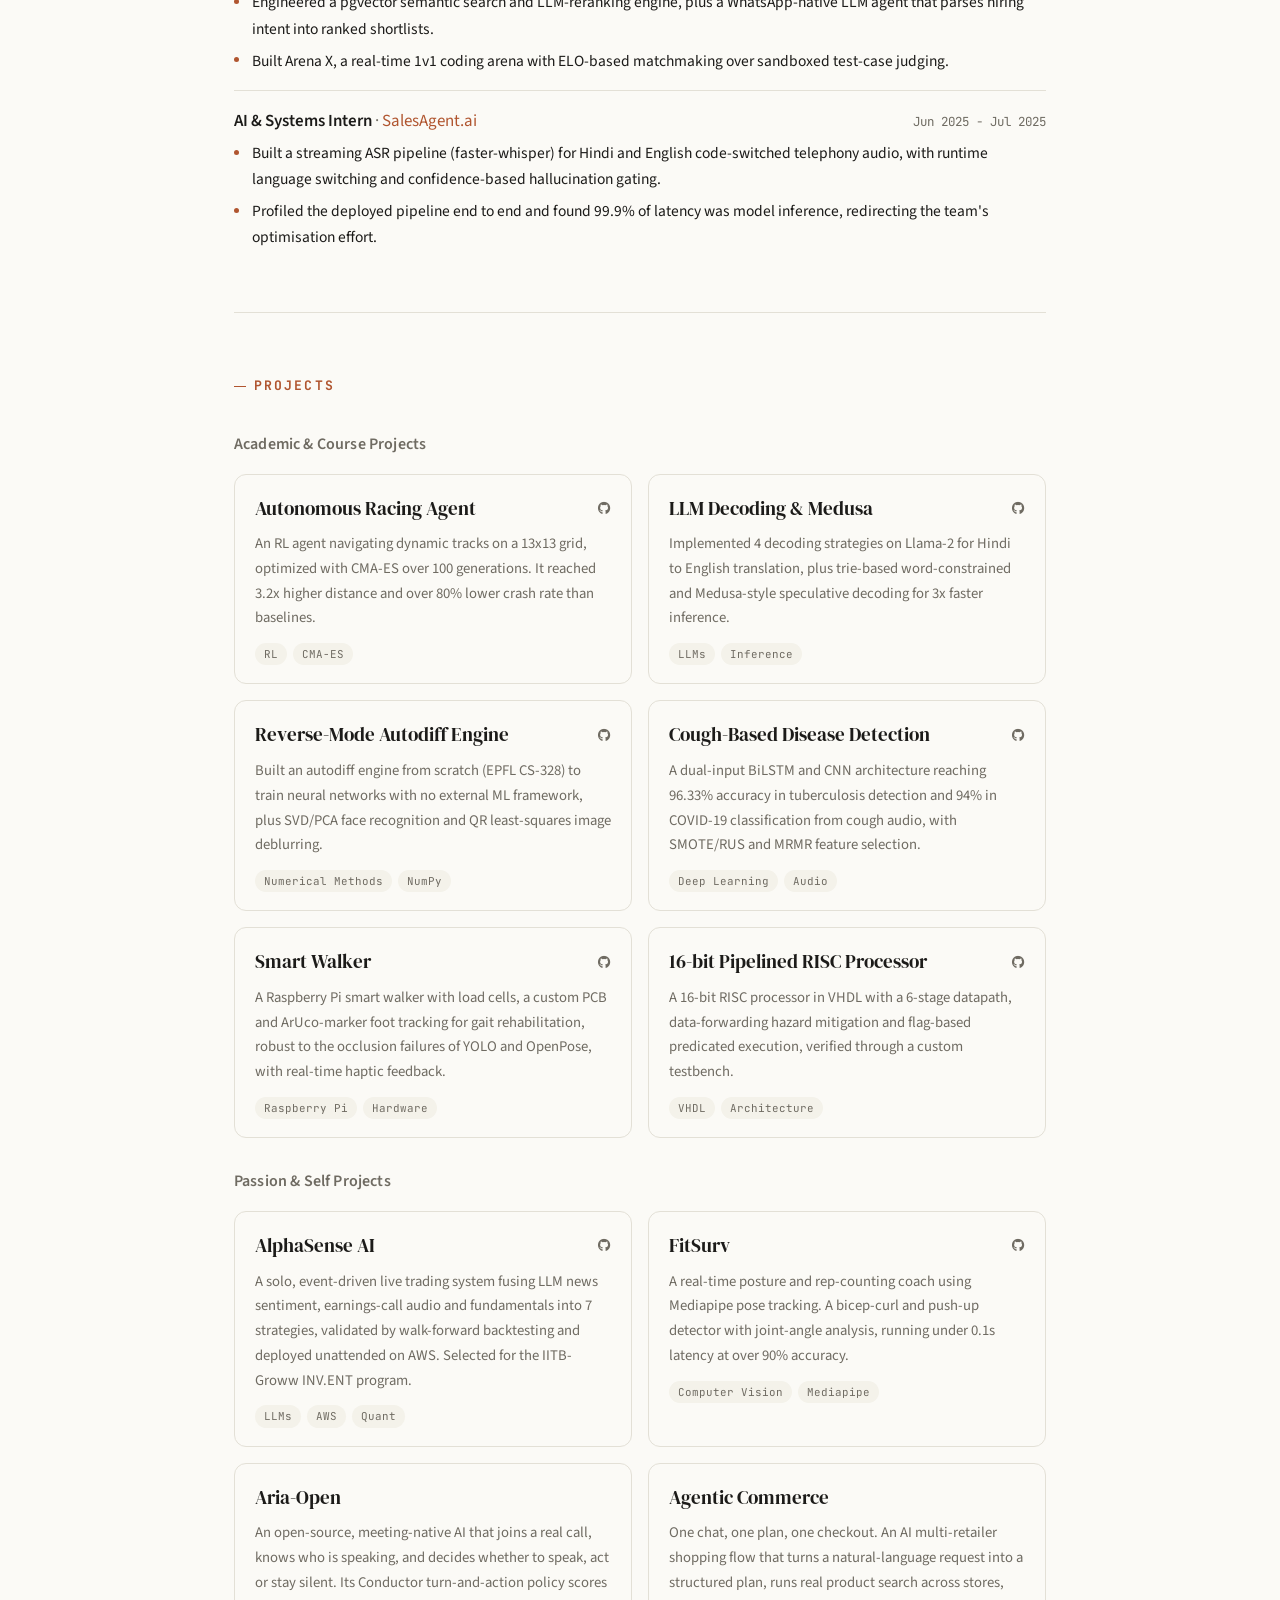
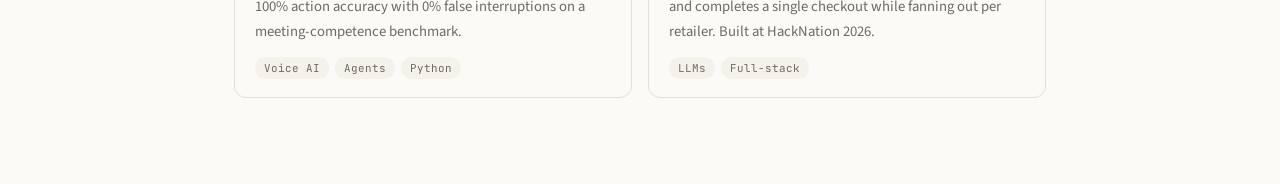
==== commit 9d0266f6: "new updates" ====
--- a/index.html
+++ b/index.html
@@ -3,344 +3,320 @@
 <head>
     <meta charset="UTF-8">
     <meta name="viewport" content="width=device-width, initial-scale=1.0">
-    <meta name="description" content="Sanat Agrawal - Electrical Engineer & AI Researcher. IIT Bombay.">
-    <title>Sanat Agrawal | Portfolio</title>
+    <title>Sanat Agrawal — IIT Bombay | AI &amp; Speech Researcher</title>
+    <meta name="description" content="Sanat Agrawal (Sanat Kumar Agrawal) is a Dual Degree student in Electrical Engineering at IIT Bombay, working on AI research and applied machine learning with a focus on speech and audio.">
+    <meta name="author" content="Sanat Agrawal">
+    <link rel="canonical" href="https://sanat-agrwl.github.io/">
+    <meta name="robots" content="index, follow">
+
+    <!-- Open Graph -->
+    <meta property="og:type" content="profile">
+    <meta property="og:title" content="Sanat Agrawal — IIT Bombay | AI &amp; Speech Researcher">
+    <meta property="og:description" content="Dual Degree student in Electrical Engineering at IIT Bombay. AI research and applied machine learning, with a focus on speech and audio.">
+    <meta property="og:url" content="https://sanat-agrwl.github.io/">
+    <meta property="og:image" content="https://sanat-agrwl.github.io/logos/me.jpeg">
+    <meta property="og:site_name" content="Sanat Agrawal">
+    <meta property="profile:first_name" content="Sanat">
+    <meta property="profile:last_name" content="Agrawal">
+
+    <!-- Twitter -->
+    <meta name="twitter:card" content="summary_large_image">
+    <meta name="twitter:title" content="Sanat Agrawal — IIT Bombay | AI &amp; Speech Researcher">
+    <meta name="twitter:description" content="Dual Degree student in Electrical Engineering at IIT Bombay. AI research and applied machine learning, with a focus on speech and audio.">
+    <meta name="twitter:image" content="https://sanat-agrwl.github.io/logos/me.jpeg">
+
+    <!-- Structured data: Person -->
+    <script type="application/ld+json">
+    {
+      "@context": "https://schema.org",
+      "@type": "Person",
+      "name": "Sanat Agrawal",
+      "alternateName": "Sanat Kumar Agrawal",
+      "url": "https://sanat-agrwl.github.io/",
+      "image": "https://sanat-agrwl.github.io/logos/me.jpeg",
+      "jobTitle": "AI & Speech Researcher",
+      "affiliation": {
+        "@type": "CollegeOrUniversity",
+        "name": "Indian Institute of Technology Bombay",
+        "url": "https://www.iitb.ac.in/"
+      },
+      "alumniOf": [
+        { "@type": "CollegeOrUniversity", "name": "Indian Institute of Technology Bombay" },
+        { "@type": "CollegeOrUniversity", "name": "École Polytechnique Fédérale de Lausanne (EPFL)" }
+      ],
+      "knowsAbout": ["Machine Learning", "Speech Synthesis", "Speech Recognition", "Audio AI", "Large Language Models"],
+      "sameAs": [
+        "https://github.com/Sanat-agrwl",
+        "https://www.linkedin.com/in/sanat-agrwl",
+        "https://huggingface.co/Sanat-agrwl"
+      ]
+    }
+    </script>
+
     <link rel="icon" type="image/png" href="logos/sign_logo.png">
     <link rel="stylesheet" href="style.css">
-    <link href="https://fonts.googleapis.com/css2?family=Inter:wght@300;400;600;700&family=Fira+Code&display=swap" rel="stylesheet">
+    <link rel="preconnect" href="https://fonts.googleapis.com">
+    <link rel="preconnect" href="https://fonts.gstatic.com" crossorigin>
+    <link href="https://fonts.googleapis.com/css2?family=DM+Serif+Display:ital@0;1&family=Source+Sans+3:ital,wght@0,400;0,600;1,400&family=JetBrains+Mono:wght@400;500&display=swap" rel="stylesheet">
     <link rel="stylesheet" href="https://cdnjs.cloudflare.com/ajax/libs/font-awesome/6.4.0/css/all.min.css">
-    <link href="https://fonts.googleapis.com/css2?family=Fira+Code:wght@400&family=Great+Vibes&display=swap" rel="stylesheet">
 </head>
 <body>
 
     <header id="navbar">
-        <nav>
+        <nav class="nav">
+            <a href="#top" class="nav-mark">Sanat&nbsp;Agrawal</a>
+            <button class="nav-toggle" aria-label="Toggle navigation"><span></span><span></span><span></span></button>
             <ul class="nav-links">
+                <li><a href="#about">About</a></li>
+                <li><a href="#education">Education</a></li>
+                <li><a href="#news">News</a></li>
+                <li><a href="#publications">Publications</a></li>
                 <li><a href="#experience">Experience</a></li>
-                <li><a href="#education">Education</a></li>
                 <li><a href="#projects">Projects</a></li>
-                <li><a href="rearview.html">Rearview Archives</a></li>
-                <li><a href="#contact">Contact Me</a></li>
+                <li><a href="cv.pdf" target="_blank" class="nav-cv">CV</a></li>
             </ul>
-           <a href="#hero" class="logo">
-            <img src="logos/sign_logo.png" alt="Sanat AgrawalLogo" class="logo-image">
-            </a>
-            <div class="hamburger">
-                <div class="line"></div>
-                <div class="line"></div>
-                <div class="line"></div>
-            </div>
         </nav>
     </header>
 
-    <main>
-        <section id="hero">
-            <div class="hero-container">
-                <div class="hero-content">
-                    <h1 class="name">Sanat Agrawal</h1>
-                    <h2 class="tagline">Researcher & Developer</h2>
-                    <p class="bio-text">
-                        A fourth-year undergraduate at <strong>IIT Bombay</strong> from Balangir, Odisha. I blend research and technology to build intelligent systems that solve real-world problems.
-                    </p>
-                    <p class="bio-text">
-                        I'm driven by curiosity, problem-solving, and the challenge of creating impact through both research and code.
-                    </p>
-                    <div class="cta-group">
-                        <a href="mailto:sanatagrwl@gmail.com" class="social-btn"><i class="fas fa-envelope"></i></a>
-                        <a href="https://github.com/Sanat-agrwl" target="_blank" class="social-btn"><i class="fab fa-github"></i></a>
-                        <a href="https://www.linkedin.com/in/sanat-agrawal-249064255/" target="_blank" class="social-btn"><i class="fab fa-linkedin-in"></i></a>
+    <main id="top">
+
+        <!-- ABOUT / HEADER -->
+        <section id="about" class="hero">
+            <div class="hero-photo">
+                <img src="logos/me.jpeg" alt="Sanat Agrawal">
+            </div>
+            <div class="hero-text">
+                <h1 class="name">Sanat Agrawal</h1>
+                <p class="role">Dual Degree (B.Tech + M.Tech), Electrical Engineering<br><a href="https://www.iitb.ac.in/" target="_blank">Indian Institute of Technology Bombay</a></p>
+                <p class="bio">
+                    I'm a final-year Dual Degree student working across <strong>AI research and applied machine
+                    learning</strong>. I'm drawn to <strong>speech and audio AI</strong>, large language models, and
+                    turning research into practical systems that ship. My own research spans neural speech synthesis,
+                    cross-lingual audio and text understanding, and speech recognition.
+                </p>
+                <p class="bio">
+                    I recently spent a semester at <strong>EPFL</strong>, and have done research at
+                    <a href="https://www.idiap.ch/" target="_blank"><strong>Idiap</strong></a> and
+                    <a href="https://www.asu.edu/" target="_blank"><strong>Arizona State University</strong></a>.
+                    Alongside research I build products as a founding engineer and work on my own side projects.
+                </p>
+                <ul class="links">
+                    <li><a href="mailto:sanatagrwl@gmail.com"><i class="fas fa-envelope"></i> Email</a></li>
+                    <li><a href="cv.pdf" target="_blank"><i class="fas fa-file-lines"></i> CV</a></li>
+                    <li><a href="https://github.com/Sanat-agrwl" target="_blank"><i class="fab fa-github"></i> GitHub</a></li>
+                    <li><a href="https://www.linkedin.com/in/sanat-agrwl" target="_blank"><i class="fab fa-linkedin"></i> LinkedIn</a></li>
+                </ul>
+            </div>
+        </section>
+
+        <!-- EDUCATION -->
+        <section id="education" class="section">
+            <h2 class="section-title"><span class="tag">Education</span></h2>
+            <ul class="edu-list">
+                <li>
+                    <div class="edu-main">
+                        <strong><a href="https://www.iitb.ac.in/" target="_blank">Indian Institute of Technology Bombay</a></strong>
+                        <div class="edu-right">
+                            <span class="edu-date">2022 - 2027</span>
+                            <span class="edu-gpa">GPA 9.54/10</span>
+                        </div>
                     </div>
-                </div>
-                <div class="hero-image">
-                    <img src="logos/me.jpeg" alt="Sanat Agrawal" class="profile-pic">
-                </div>
-            </div>
-        </section>
-
+                    <p class="edu-sub">Dual Degree (B.Tech + M.Tech), Electrical Engineering</p>
+                    <p class="edu-sub">Minor in Machine Intelligence and Data Science</p>
+                </li>
+                <li>
+                    <div class="edu-main">
+                        <strong><a href="https://www.epfl.ch/" target="_blank">École Polytechnique Fédérale de Lausanne (EPFL)</a></strong>
+                        <div class="edu-right">
+                            <span class="edu-date">Autumn 2025</span>
+                            <span class="edu-gpa">GPA 5.61/6</span>
+                        </div>
+                    </div>
+                    <p class="edu-sub">Semester exchange, Switzerland</p>
+                </li>
+            </ul>
+        </section>
+
+        <!-- NEWS -->
+        <section id="news" class="section">
+            <h2 class="section-title"><span class="tag">News</span></h2>
+            <ul class="news-list">
+                <li><span class="news-date">2026</span><span class="news-body">Two papers, <em>Indic-CLAP</em> and <em>Timestamped Hindi ASR</em>, submitted to <strong>ICASSP 2027</strong>.</span></li>
+                <li><span class="news-date">2026</span><span class="news-body">Released <a href="https://huggingface.co/Sanat-agrwl/indic-whisper-ctc-timestamps" target="_blank"><strong>indic-whisper-ctc-timestamps</strong></a>, a Whisper CTC model for word-level Hindi ASR timestamps, on Hugging Face.</span></li>
+                <li><span class="news-date">Sep 2026</span><span class="news-body"><em>Concatenative Neural Speech Synthesis</em> accepted at <strong>IEEE SLT 2026</strong>.</span></li>
+                <li><span class="news-date">2025</span><span class="news-body">Awarded the <strong>Heyning-Roelli Scholarship</strong> (4,000 CHF) to fund an exchange semester at EPFL.</span></li>
+                <li><span class="news-date">2024</span><span class="news-body">Selected globally for the funded <strong>Summer Research Initiative (SURI)</strong> ($5,000) at Arizona State University.</span></li>
+            </ul>
+        </section>
+
+        <!-- PUBLICATIONS -->
+        <section id="publications" class="section">
+            <h2 class="section-title"><span class="tag">Publications</span></h2>
+            <p class="pub-note"><sup>&dagger;</sup> denotes equal contribution.</p>
+
+            <div class="pub">
+                <h3 class="pub-title">Concatenative Neural Speech Synthesis</h3>
+                <p class="pub-authors">Karl El Hajal<sup>&dagger;</sup>, <strong>Sanat Kumar Agrawal</strong><sup>&dagger;</sup>, Enno Hermann, Mathew Magimai-Doss</p>
+                <p class="pub-venue"><span class="badge badge-accepted">Accepted</span> IEEE SLT 2026
+                    <a class="pub-link" href="https://karlhajal.github.io/NeuralConcatTTS/" target="_blank"><i class="fas fa-arrow-up-right-from-square"></i> Demo</a>
+                </p>
+            </div>
+
+            <div class="pub">
+                <h3 class="pub-title">Indic-CLAP: Text and Audio Understanding in Indic Languages via Cross-Lingual Distillation</h3>
+                <p class="pub-authors"><strong>Sanat Kumar Agrawal</strong>, Srikanth Raj Chetupalli</p>
+                <p class="pub-venue"><span class="badge badge-submitted">Submitted</span> ICASSP 2027
+                    <a class="pub-link" href="https://sanat-agrwl.github.io/IndicCLAP/" target="_blank"><i class="fas fa-arrow-up-right-from-square"></i> Demo</a>
+                </p>
+            </div>
+
+            <div class="pub">
+                <h3 class="pub-title">Timestamped Hindi Speech Transcription Using Whisper</h3>
+                <p class="pub-authors"><strong>Sanat Kumar Agrawal</strong>, Srikanth Raj Chetupalli</p>
+                <p class="pub-venue"><span class="badge badge-submitted">Submitted</span> ICASSP 2027
+                    <a class="pub-link" href="https://sanat-agrwl.github.io/hindi-word-boundaries-demo/" target="_blank"><i class="fas fa-arrow-up-right-from-square"></i> Demo</a>
+                    <a class="pub-link" href="https://huggingface.co/Sanat-agrwl/indic-whisper-ctc-timestamps" target="_blank"><i class="fas fa-cube"></i> Model</a>
+                </p>
+            </div>
+        </section>
+
+        <!-- EXPERIENCE -->
         <section id="experience" class="section">
-            <h2 class="section-title"><span>01.</span> Where I've Worked</h2>
-            <div class="cards-container">
-                
-                <div class="card-item">
-                    <div class="card-logo">
-                        <img src="logos/idiap.jpeg" alt="Idiap Research Institute" class="card-logo-img">
-                    </div>
-                    <div class="card-content">
-                        <h3>Research Intern <span class="company">@ Idiap Research Institute</span></h3>
-                        <span class="card-meta">October 2025 - Present | Martigny, Switzerland</span>
-                        <ul class="card-details">
-                            <li>Proposed <strong>Concatenative Neural Speech Synthesis</strong>, a novel framework integrating <strong>Festival unit selection</strong> with <strong>WavLM SSL features</strong> to bypass supervised acoustic model training.</li>
-                            <li>Engineered a <strong>direct feature concatenation</strong> pipeline combined with <strong>kNN-Voice Conversion</strong> to enable <strong>zero-shot multi-speaker synthesis</strong> on the <strong>LibriSpeech</strong> corpus.</li>
-                            <li>Achieved <strong>+0.81 UTMOS gain</strong> in naturalness over baseline systems by leveraging <strong>HiFi-GAN vocoding</strong> and spectral smoothing in the latent space.</li>
-                            <li>Co-authored a research paper (equal contribution) titled <em>"Concatenative Neural Speech Synthesis"</em>, submitted to <strong>Interspeech 2026</strong>.</li>
-                        </ul>
-                    </div>
-                </div>
-
-                <div class="card-item">
-                    <div class="card-logo">
-                        <img src="logos/nt.jpeg" alt="Novare Talent" class="card-logo-img">
-                    </div>
-                    <div class="card-content">
-                        <h3>Founding Engineer <span class="company">@ Novare Talent</span></h3>
-                        <span class="card-meta">July 2025 - Present</span>
-                        <ul class="card-details">
-                            <li>Architected and deployed a full-stack <strong>AI-powered talent matching platform</strong> using <strong>Next.js frontend</strong> and <strong>Python FastAPI backend</strong> with <strong>Supabase</strong> for real-time database management and authentication.</li>
-                            <li>Built intelligent <strong>AI-driven form creation and evaluation system</strong> leveraging <strong>OpenAI and Google Gemini APIs</strong> to dynamically generate customized assessments and automatically evaluate student responses with precision scoring.</li>
-                            <li>Implemented <strong>resume parsing and intelligent matching engine</strong> with cached text processing for rapid candidate-to-opportunity matching, helping companies find best-fit talent and students discover ideal opportunities in real-time.</li>
-                        </ul>
-                    </div>
-                </div>
-
-                <div class="card-item">
-                    <div class="card-logo">
-                        <img src="logos/salesagents.jpeg" alt="SalesAgent.ai" class="card-logo-img">
-                    </div>
-                    <div class="card-content">
-                        <h3>AI & Systems Intern <span class="company">@ SalesAgent.ai</span></h3>
-                        <span class="card-meta">June 2025 - August 2025</span>
-                        <ul class="card-details">
-                            <li>Engineered a <strong>production-grade real-time multilingual speech-to-text pipeline</strong> integrating <strong>OpenAI Whisper</strong> and <strong>Sarvamai STT</strong> with hybrid fallback mechanisms for robust transcription across English and Indian languages.</li>
-                            <li>Implemented <strong>language detection and dynamic agent switching</strong> using <strong>LangDetect</strong> to automatically identify caller language (Hindi, Marathi, Tamil, etc.) and route to appropriate agent configuration with context preservation.</li>
-                            <li>Developed <strong>end-to-end voice synthesis</strong> using <strong>AI4Bharat TTS</strong> for Indian language support, enabling sales agents to respond in customer's native language with natural prosody and cultural nuance.</li>
-                            <li>Optimized streaming audio processing with <strong>chunked buffering</strong> and <strong>background VAD (Voice Activity Detection)</strong> to reduce latency by <strong>40%</strong> while maintaining accuracy for concurrent voice agent calls.</li>
-                        </ul>
-                    </div>
-                </div>
-
-                <div class="card-item">
-                    <div class="card-logo">
-                        <img src="logos/asu.webp" alt="Arizona State University" class="card-logo-img">
-                    </div>
-                    <div class="card-content">
-                        <h3>Research Intern <span class="company">@ Arizona State University</span></h3>
-                        <span class="card-meta">May 2024 - July 2024 | Tempe, Arizona, USA</span>
-                        <ul class="card-details">
-                            <li><strong>Lab:</strong> Power Electronics & Control Lab (Prof. Ayan Mallik) - focusing on advanced converter optimization and AI-driven control.</li>
-                            <li>Developed a <strong>Physics-Informed Neural Network (PINN)</strong> architecture integrating <strong>TensorFlow/Keras</strong> with differential equations to estimate parametric uncertainties (inductor saturation, parasitic resistances) in <strong>Dual Active Bridge (DAB) DC-DC converters</strong> with <strong>92% accuracy</strong>.</li>
-                            <li>Engineered comprehensive <strong>dataset pipeline</strong> with MATLAB simulation of physics-based models, created 10k+ training samples with systematic parameter variation, and implemented <strong>data preprocessing</strong> with scikit-learn scalers for robust neural network training.</li>
-                            <li>Validated PINN predictions against <strong>hardware experimental data</strong> and comparative MATLAB-Simulink models, achieving superior generalization compared to purely data-driven baselines across unseen parameter regimes.</li>
-                            <li>Designed and implemented <strong>adaptive loss-optimal control algorithm</strong> leveraging PINN-estimated parameters to dynamically adjust switching commands, achieving <strong>67% efficiency improvement</strong> under varying load and temperature conditions.</li>
-                        </ul>
-                    </div>
-                </div>
-
-            </div>
-        </section>
-        <section id="education" class="section">
-            <h2 class="section-title"><span>02.</span> Education</h2>
-            <div class="cards-container">
-                
-                <div class="card-item">
-                    <div class="card-logo">
-                        <img src="logos/iitb.png" alt="IIT Bombay" class="card-logo-img">
-                    </div>
-                    <div class="card-content">
-                        <h3>Indian Institute of Technology, Bombay</h3>
-                        <span class="card-meta">October 2022 - May 2027</span>
-                        <p class="card-description"><strong>Dual Degree (B.Tech + M.Tech) in Electrical Engineering</strong></p>
-                        <p class="card-description">Specialization: Communications and Signal Processing (CSP) | Minor: Centre for Machine Intelligence and Data Science (C-MInDS)</p>
-                        <!-- <p class="card-score">CPI: 9.45 / 10.0 | Dept Rank: 4 / 98</p> -->
-                    </div>
-                </div>
-
-                <div class="card-item">
-                    <div class="card-logo">
-                        <img src="logos/epfl.png" alt="EPFL" class="card-logo-img">
-                    </div>
-                    <div class="card-content">
-                        <h3>EPFL (Swiss Federal Institute of Technology)</h3>
-                        <span class="card-meta">September 2025 - February 2026</span>
-                        <p class="card-description">Semester exchange student pursuing advanced coursework while conducting research in Automatic Audio Processing.</p>
-                    </div>
-                </div>
-
-                <div class="card-item">
-                    <div class="card-logo">
-                        <img src="logos/arihant.jpeg" alt="Arihant Public School" class="card-logo-img">
-                    </div>
-                    <div class="card-content">
-                        <h3>Arihant Public School, Kota</h3>
-                        <span class="card-meta">April 2020 - July 2022</span>
-                        <p class="card-description">Pursued my senior secondary education in Science & Maths, CBSE</p>
-                        <p class="card-score">Secured <strong>96.3%</strong> in CBSE Class 12th Board Examination</p>
-                    </div>
-                </div>
-
-                <div class="card-item">
-                    <div class="card-logo">
-                        <img src="logos/lfs.jpg" alt="Little Flower School" class="card-logo-img">
-                    </div>
-                    <div class="card-content">
-                        <h3>Little Flower School, Balangir</h3>
-                        <span class="card-meta">April 2008 - March 2020</span>
-                        <p class="card-description">Pursued my primary and secondary education, ICSE</p>
-                        <p class="card-score">Secured <strong>97.6%</strong> in ICSE Class 10th Board Examination</p>
-                    </div>
-                </div>
-
-            </div>
-        </section>
-        <!-- <section id="research" class="section">
-            <h2 class="section-title"><span>03.</span> Featured Research</h2>
-            <div class="paper-card">
-                <div class="paper-content">
-                    <h3 class="paper-title">Hybrid Diphone and kNN-Based Voice Conversion for Zero-Shot Multi-Speaker TTS</h3>
-                    <p class="paper-abstract">
-                        We proposed a novel hybrid TTS system combining traditional Festival KAL diphone concatenation with k-nearest-neighbor voice conversion (kNN-VC). Using self-supervised speech representations (WavLM) and HiFiGAN vocoding, we achieved significant quality improvements <strong>(+0.81 UTMOS)</strong> while maintaining high intelligibility.
-                    </p>
-                    <div class="paper-tags">
-                        <span>Speech Synthesis</span>
-                        <span>WavLM</span>
-                        <span>kNN-VC</span>
-                        <span>HiFiGAN</span>
-                    </div>
-                </div>
-            </div>
-        </section> -->
-
+            <h2 class="section-title"><span class="tag">Experience</span></h2>
+
+            <h3 class="subsection">Research Experience</h3>
+
+            <div class="exp">
+                <div class="exp-head">
+                    <h3>Visiting Student Researcher <span class="exp-org">· Idiap Research Institute</span></h3>
+                    <span class="exp-date">Oct 2025 - Feb 2026</span>
+                </div>
+                <p class="exp-guide">Guide: <a href="https://people.idiap.ch/mathew" target="_blank">Prof. Mathew Magimai-Doss</a></p>
+                <ul class="exp-points">
+                    <li>Proposed a target-domain training-free concatenative speech synthesis approach, unifying classical unit selection with SSL-based speech analysis and kNN-based voice conversion.</li>
+                    <li>Showed that concatenating in SSL feature space (WavLM-Large) rather than the waveform domain improves perceived naturalness over a Festival TTS baseline.</li>
+                    <li>Demonstrated competitive zero-shot speaker similarity using only 0.9 hours of source speech.</li>
+                    <li>Co-authored a paper accepted at IEEE SLT 2026.</li>
+                </ul>
+            </div>
+
+            <div class="exp">
+                <div class="exp-head">
+                    <h3>Undergraduate Researcher <span class="exp-org">· Digital Audio Processing Lab, IIT Bombay</span></h3>
+                    <span class="exp-date">Mar 2026 - Present</span>
+                </div>
+                <p class="exp-guide">Guide: <a href="https://scholar.google.com/citations?user=um5qOp8AAAAJ" target="_blank">Prof. Srikanth Raj Chetupalli</a></p>
+                <ul class="exp-points">
+                    <li>Built Indic-CLAP, extending CLAP-style contrastive audio and text pretraining to nine Indic languages via cross-lingual distillation.</li>
+                    <li>Proposed a hybrid distillation objective, reaching 38.8% audio-to-text R@1 averaged over nine languages and surpassing the frozen CLAP teacher.</li>
+                    <li>Developed a character-level CTC head on Whisper's encoder for word-level Hindi ASR timestamps, matching WhisperX accuracy without an external aligner.</li>
+                </ul>
+            </div>
+
+            <div class="exp">
+                <div class="exp-head">
+                    <h3>Research Intern <span class="exp-org">· Arizona State University (SURI)</span></h3>
+                    <span class="exp-date">May 2024 - Jul 2024</span>
+                </div>
+                <p class="exp-guide">Guide: <a href="https://search.asu.edu/profile/3495021" target="_blank">Prof. Ayan Mallik</a></p>
+                <ul class="exp-points">
+                    <li>Built an all-loss-inclusive mathematical model of a DAB DC-DC converter in MATLAB that closely emulates the real hardware.</li>
+                    <li>Implemented a physics-informed neural network to estimate parametric uncertainties, reaching 92% accuracy.</li>
+                    <li>Applied adaptive loss-optimal control, reducing power losses by 67% under varying load conditions.</li>
+                </ul>
+            </div>
+
+            <h3 class="subsection">Work Experience</h3>
+
+            <div class="exp">
+                <div class="exp-head">
+                    <h3>Founding Engineer <span class="exp-org">· <a href="https://www.novaretalent.com/" target="_blank">Novare Talent</a></span></h3>
+                    <span class="exp-date">Aug 2025 - Present</span>
+                </div>
+                <ul class="exp-points">
+                    <li>Built and shipped 3 production ML and software systems on Next.js, FastAPI and Supabase, serving 2,300+ users across 14 IIT campuses.</li>
+                    <li>Engineered a pgvector semantic search and LLM-reranking engine, plus a WhatsApp-native LLM agent that parses hiring intent into ranked shortlists.</li>
+                    <li>Built Arena X, a real-time 1v1 coding arena with ELO-based matchmaking over sandboxed test-case judging.</li>
+                </ul>
+            </div>
+
+            <div class="exp">
+                <div class="exp-head">
+                    <h3>AI &amp; Systems Intern <span class="exp-org">· <a href="https://www.salesagents.ai/" target="_blank">SalesAgent.ai</a></span></h3>
+                    <span class="exp-date">Jun 2025 - Jul 2025</span>
+                </div>
+                <ul class="exp-points">
+                    <li>Built a streaming ASR pipeline (faster-whisper) for Hindi and English code-switched telephony audio, with runtime language switching and confidence-based hallucination gating.</li>
+                    <li>Profiled the deployed pipeline end to end and found 99.9% of latency was model inference, redirecting the team's optimisation effort.</li>
+                </ul>
+            </div>
+        </section>
+
+        <!-- PROJECTS -->
         <section id="projects" class="section">
-            <h2 class="section-title"><span>03.</span> Technical Projects</h2>
-            <div class="projects-grid">
-                
-                <a href="https://github.com/Sanat-agrwl/cs747A3" target="_blank" class="project-link">
-                    <div class="project-card">
-                        <div class="folder-icon"><i class="far fa-folder"></i></div>
-                        <div class="project-links">
-                            <i class="fab fa-github"></i>
-                        </div>
-                        <h3>Autonomous Racing Agent</h3>
-                        <p>
-                            Developed an RL agent to navigate dynamic tracks using a 13x13 sensor grid. Optimized control policies via CMA-ES over 100 generations, achieving a <strong>>80% lower crash rate</strong> compared to baseline.
-                        </p>
-                        <ul class="tech-stack">
-                            <li>Python</li>
-                            <li>Reinforcement Learning</li>
-                            <li>CMA-ES</li>
-                        </ul>
-                    </div>
-                </a>
-
-                <a href="https://github.com/Sanat-agrwl/Cough-based-detection" target="_blank" class="project-link">
-                    <div class="project-card">
-                        <div class="folder-icon"><i class="far fa-folder"></i></div>
-                        <div class="project-links">
-                            <i class="fab fa-github"></i>
-                        </div>
-                        <h3>Cough-Based Disease Detection</h3>
-                        <p>
-                            Engineered a dual-input neural architecture (BiLSTM + CNN) achieving <strong>96.33% accuracy</strong> in Tuberculosis detection from audio signals. Utilized SMOTE for handling imbalanced datasets.
-                        </p>
-                        <ul class="tech-stack">
-                            <li>Deep Learning</li>
-                            <li>BiLSTM</li>
-                            <li>Audio Processing</li>
-                        </ul>
-                    </div>
-                </a>
-
-                
-
-                <a href="https://github.com/Sanat-agrwl/Pose-estimator" target="_blank" class="project-link">
-                    <div class="project-card">
-                        <div class="folder-icon"><i class="far fa-folder"></i></div>
-                        <div class="project-links">
-                            <i class="fab fa-github"></i>
-                        </div>
-                        <h3>Real-time Posture Monitoring</h3>
-                        <p>
-                            Built a computer vision system using Mediapipe delivering <strong>&lt;0.1s latency</strong>. Includes a Bicep Curl and Pushup detector with >90% accuracy using joint-angle analysis.
-                        </p>
-                        <ul class="tech-stack">
-                            <li>OpenCV</li>
-                            <li>Mediapipe</li>
-                            <li>Python</li>
-                        </ul>
-                    </div>
-                </a>
-
-                <a href="https://github.com/Sanat-agrwl/LLM" target="_blank" class="project-link">
-                    <div class="project-card">
-                        <div class="folder-icon"><i class="far fa-folder"></i></div>
-                        <div class="project-links">
-                            <i class="fab fa-github"></i>
-                        </div>
-                        <h3>Dropbox AI Chat for Research Papers</h3>
-                        <p>
-                            AI-powered research paper analysis tool using <strong>RAG (Retrieval-Augmented Generation)</strong> for real-time data extraction. Enables researchers to quickly summarize lengthy papers and extract critical findings from unstructured documents in Dropbox/OneDrive with precision and efficiency.
-                        </p>
-                        <ul class="tech-stack">
-                            <li>LLMs</li>
-                            <li>RAG</li>
-                            <li>OpenAI API</li>
-                            <li>Streamlit</li>
-                            <li>Dropbox API</li>
-                        </ul>
-                    </div>
-                </a>
-                <a href="https://github.com/Sanat-agrwl/Smart-Walker" target="_blank" class="project-link">
-                    <div class="project-card">
-                        <div class="folder-icon"><i class="far fa-folder"></i></div>
-                        <div class="project-links">
-                            <i class="fab fa-github"></i>
-                        </div>
-                        <h3>Smart Walker for Clinical Rehabilitation</h3>
-                        <p>
-                            Designed an intelligent walker equipped with <strong>load sensors</strong> and <strong>ArUco marker-based foot detection</strong> to guide patients through rehabilitation. Provides real-time haptic & visual feedback for correct weight distribution and foot placement, reducing injury risk and accelerating recovery.
-                        </p>
-                        <ul class="tech-stack">
-                            <li>Raspberry Pi</li>
-                            <li>Computer Vision</li>
-                            <li>Load Sensors</li>
-                            <li>Hardware Design</li>
-                        </ul>
-                    </div>
-                </a>
-
-                <a href="https://github.com/Sanat-agrwl/16-BIT-RISC-Processor" target="_blank" class="project-link">
-                    <div class="project-card">
-                        <div class="folder-icon"><i class="far fa-folder"></i></div>
-                        <div class="project-links">
-                            <i class="fab fa-github"></i>
-                        </div>
-                        <h3>16-bit RISC Processor</h3>
-                        <p>
-                            Designed a multicycle RISC processor with a 6-stage pipeline. Integrated data forwarding for hazard mitigation and implemented on FPGA.
-                        </p>
-                        <ul class="tech-stack">
-                            <li>Verilog</li>
-                            <li>Computer Architecture</li>
-                            <li>FPGA</li>
-                        </ul>
-                    </div>
-                </a>
-
-            </div>
-            <div class="more-projects">
-                <a href="https://github.com/Sanat-agrwl" class="btn">View Full Project Archive</a>
-            </div>
-        </section>
-
-        <section id="contact" class="section text-center">
-            <h2 class="section-title"><span>04.</span> Let's Connect</h2>
-            <h1 class="large-heading">Get In Touch</h1>
-            <p class="contact-desc">
-                I'm always excited to collaborate on interesting projects and discussing ideas, or just have a meaningful conversation. Whether you're exploring a research opportunity, have a creative project in mind, or simply want to chat about the intersection of engineering and innovation.          
-                <br> My inbox is always open and I usually respond within 24 hours.
-            </p>
-            <a href="mailto:sanatagrwl@gmail.com" class="btn btn-large">Start a Conversation</a>
-        </section>
+            <h2 class="section-title"><span class="tag">Projects</span></h2>
+
+            <h3 class="subsection">Academic &amp; Course Projects</h3>
+            <div class="proj-grid">
+                <a href="https://github.com/Sanat-agrwl/cs747A3" target="_blank" class="proj">
+                    <h4>Autonomous Racing Agent <i class="fab fa-github"></i></h4>
+                    <p>An RL agent navigating dynamic tracks on a 13x13 grid, optimized with CMA-ES over 100 generations. It reached 3.2x higher distance and over 80% lower crash rate than baselines.</p>
+                    <div class="proj-tags"><span>RL</span><span>CMA-ES</span></div>
+                </a>
+                <a href="https://github.com/Sanat-agrwl/LLM" target="_blank" class="proj">
+                    <h4>LLM Decoding &amp; Medusa <i class="fab fa-github"></i></h4>
+                    <p>Implemented 4 decoding strategies on Llama-2 for Hindi to English translation, plus trie-based word-constrained and Medusa-style speculative decoding for 3x faster inference.</p>
+                    <div class="proj-tags"><span>LLMs</span><span>Inference</span></div>
+                </a>
+                <a href="https://github.com/Sanat-agrwl/Numerical-Methods-Visual-Computing" target="_blank" class="proj">
+                    <h4>Reverse-Mode Autodiff Engine <i class="fab fa-github"></i></h4>
+                    <p>Built an autodiff engine from scratch (EPFL CS-328) to train neural networks with no external ML framework, plus SVD/PCA face recognition and QR least-squares image deblurring.</p>
+                    <div class="proj-tags"><span>Numerical Methods</span><span>NumPy</span></div>
+                </a>
+                <a href="https://github.com/Sanat-agrwl/Cough-based-detection" target="_blank" class="proj">
+                    <h4>Cough-Based Disease Detection <i class="fab fa-github"></i></h4>
+                    <p>A dual-input BiLSTM and CNN architecture reaching 96.33% accuracy in tuberculosis detection and 94% in COVID-19 classification from cough audio, with SMOTE/RUS and MRMR feature selection.</p>
+                    <div class="proj-tags"><span>Deep Learning</span><span>Audio</span></div>
+                </a>
+                <a href="https://github.com/Sanat-agrwl/Smart-Walker" target="_blank" class="proj">
+                    <h4>Smart Walker <i class="fab fa-github"></i></h4>
+                    <p>A Raspberry Pi smart walker with load cells, a custom PCB and ArUco-marker foot tracking for gait rehabilitation, robust to the occlusion failures of YOLO and OpenPose, with real-time haptic feedback.</p>
+                    <div class="proj-tags"><span>Raspberry Pi</span><span>Hardware</span></div>
+                </a>
+                <a href="https://github.com/Sanat-agrwl/16-BIT-RISC-Processor" target="_blank" class="proj">
+                    <h4>16-bit Pipelined RISC Processor <i class="fab fa-github"></i></h4>
+                    <p>A 16-bit RISC processor in VHDL with a 6-stage datapath, data-forwarding hazard mitigation and flag-based predicated execution, verified through a custom testbench.</p>
+                    <div class="proj-tags"><span>VHDL</span><span>Architecture</span></div>
+                </a>
+            </div>
+
+            <h3 class="subsection">Passion &amp; Self Projects</h3>
+            <div class="proj-grid">
+                <a href="https://github.com/Sanat-agrwl/AlphaSenseAI" target="_blank" class="proj">
+                    <h4>AlphaSense AI <i class="fab fa-github"></i></h4>
+                    <p>A solo, event-driven live trading system fusing LLM news sentiment, earnings-call audio and fundamentals into 7 strategies, validated by walk-forward backtesting and deployed unattended on AWS. Selected for the IITB-Groww INV.ENT program.</p>
+                    <div class="proj-tags"><span>LLMs</span><span>AWS</span><span>Quant</span></div>
+                </a>
+                <a href="https://github.com/Sanat-agrwl/Pose-estimator" target="_blank" class="proj">
+                    <h4>FitSurv <i class="fab fa-github"></i></h4>
+                    <p>A real-time posture and rep-counting coach using Mediapipe pose tracking. A bicep-curl and push-up detector with joint-angle analysis, running under 0.1s latency at over 90% accuracy.</p>
+                    <div class="proj-tags"><span>Computer Vision</span><span>Mediapipe</span></div>
+                </a>
+                <div class="proj proj-static">
+                    <h4>Aria-Open</h4>
+                    <p>An open-source, meeting-native AI that joins a real call, knows who is speaking, and decides whether to speak, act or stay silent. Its Conductor turn-and-action policy scores 100% action accuracy with 0% false interruptions on a meeting-competence benchmark.</p>
+                    <div class="proj-tags"><span>Voice AI</span><span>Agents</span><span>Python</span></div>
+                </div>
+                <div class="proj proj-static">
+                    <h4>Agentic Commerce</h4>
+                    <p>One chat, one plan, one checkout. An AI multi-retailer shopping flow that turns a natural-language request into a structured plan, runs real product search across stores, and completes a single checkout while fanning out per retailer. Built at HackNation 2026.</p>
+                    <div class="proj-tags"><span>LLMs</span><span>Full-stack</span></div>
+                </div>
+            </div>
+        </section>
+
     </main>
-
-    <footer>
-        <div class="social-links">
-            <a href="https://github.com/Sanat-agrwl" target="_blank"><i class="fab fa-github"></i></a>
-            <a href="https://www.linkedin.com/in/sanat-agrawal-249064255/" target="_blank"><i class="fab fa-linkedin-in"></i></a>
-            <a href="mailto:sanatagrwl@gmail.com"><i class="far fa-envelope"></i></a>
-        </div>
-        <p>Designed & built by Sanat Agrawal | © 2025</p>
-    </footer>
 
     <script src="script.js"></script>
 </body>
-</html>+</html>
--- a/style.css
+++ b/style.css
@@ -1,1208 +1,440 @@
+/* ============================================================
+   Sanat Agrawal — personal site
+   Warm, light, editorial academic look
+   ============================================================ */
+
 :root {
-    --bg-color: #0a192f;
-    --light-bg: #112240;
-    --text-primary: #ccd6f6;
-    --text-secondary: #8892b0;
-    --accent: #64ffda;
-    --white: #e6f1ff;
-    --transition: all 0.25s cubic-bezier(0.645, 0.045, 0.355, 1);
-}
-
-* {
-    margin: 0;
-    padding: 0;
-    box-sizing: border-box;
-    font-family: 'Inter', sans-serif;
-}
-
-html {
-    scroll-padding-top: 200px;
-}
+    --bg:        #fbfaf6;   /* warm ivory */
+    --bg-soft:   #f4f2ea;   /* slightly deeper cream for chips */
+    --text:      #1c1b19;   /* warm near-black */
+    --muted:     #6f6b62;   /* secondary text */
+    --line:      #e3e0d6;   /* hairline rules */
+    --accent:    #b0552f;   /* burnt sienna */
+    --accent-dk: #8f4223;
+    --max:       860px;
+
+    --serif: "DM Serif Display", Georgia, "Times New Roman", serif;
+    --sans:  "Source Sans 3", -apple-system, BlinkMacSystemFont, "Segoe UI", sans-serif;
+    --mono:  "JetBrains Mono", ui-monospace, "SF Mono", Menlo, monospace;
+}
+
+* { margin: 0; padding: 0; box-sizing: border-box; }
+
+html { scroll-behavior: smooth; scroll-padding-top: 84px; }
 
 body {
-    background-color: var(--bg-color);
-    color: var(--text-primary);
-    line-height: 1.6;
-}
-
-/* Typography */
-h1, h2, h3 {
-    color: var(--white);
-    font-weight: 600;
-}
-
-.section-title {
-    display: flex;
-    align-items: center;
-    font-size: 36px;
-    margin-bottom: 40px;
-    width: 100%;
-    white-space: nowrap;
-    font-weight: 700;
-    letter-spacing: -1px;
-}
-
-.section-title span {
-    color: var(--accent);
-    margin-right: 10px;
-    font-family: 'Fira Code', monospace;
-    font-size: 20px;
-    display: none;
-}
-
-.section-title::after {
-    content: "";
-    display: block;
-    flex: 1;
-    height: 2px;
-    background: linear-gradient(90deg, var(--accent) 0%, transparent 100%);
-    margin-left: 30px;
-    animation: slideIn 0.6s ease-out;
-}
-
-@keyframes slideIn {
-    from {
-        width: 0;
-        opacity: 0;
-    }
-    to {
-        width: 100%;
-        opacity: 1;
-    }
-}
-
-a {
-    text-decoration: none;
-    color: var(--accent);
-    transition: var(--transition);
-}
-
-/* Navbar */
-header {
-    position: fixed;
+    background-color: var(--bg);
+    color: var(--text);
+    font-family: var(--sans);
+    font-size: 18px;
+    line-height: 1.68;
+    -webkit-font-smoothing: antialiased;
+    text-rendering: optimizeLegibility;
+}
+
+a { color: var(--accent); text-decoration: none; transition: color .15s ease; }
+a:hover { color: var(--accent-dk); }
+strong { font-weight: 600; }
+sup { font-size: .7em; }
+
+/* ---------------- Navbar ---------------- */
+#navbar {
+    position: sticky;
     top: 0;
-    width: 100%;
-    background: rgba(10, 25, 47, 0.85);
-    backdrop-filter: blur(10px);
-    z-index: 1000;
-    padding: 20px 50px;
-    display: flex;
+    z-index: 50;
+    background: rgba(251, 250, 246, 0.82);
+    backdrop-filter: saturate(140%) blur(8px);
+    border-bottom: 1px solid var(--line);
+}
+.nav {
+    max-width: var(--max);
+    margin: 0 auto;
+    padding: 14px 24px;
+    display: flex;
+    align-items: center;
     justify-content: space-between;
-    align-items: center;
-    transition: top 0.3s ease-in-out;
-}
-
-nav {
-    display: flex;
-    justify-content: space-between;
-    align-items: center;
-    width: 100%;
-    gap: 40px;
-    margin-top: -20px;
-}
-/* Style for the logo link container */
-#navbar .logo {
-    display: flex;
-    align-items: center;
-    text-decoration: none;
-    /* Remove any previous padding or font styles from the text version */
-    padding: 0; 
-}
-
-/* Style for the logo image itself */
-.logo-image {
-    /* Adjust this height to fit your navbar. Start with 60px. */
-    height: 140px; 
-    width: auto; /* Maintains aspect ratio */
-    display: block; /* Removes extra space below the image */
-}
-
-/* Optional: Add a slight brightness hover effect */
-#navbar .logo:hover .logo-image {
-    filter: brightness(1.1);
-    transition: filter 0.3s ease;
-}
-
+}
+.nav-mark {
+    font-family: var(--serif);
+    font-size: 1.15rem;
+    color: var(--text);
+    letter-spacing: .01em;
+}
+.nav-mark:hover { color: var(--accent); }
 .nav-links {
     list-style: none;
     display: flex;
-    gap: 40px;
-    margin: -50px 0 0 0;
-    flex: 1;
-}
-
+    align-items: center;
+    gap: 22px;
+}
 .nav-links a {
-    color: var(--text-primary);
-    font-size: 18px;
-    font-family: 'Fira Code', monospace;
-    font-weight: 500;
-    transition: var(--transition);
-    letter-spacing: 0.5px;
-}
-
-.nav-links a:hover {
+    font-family: var(--mono);
+    font-size: .82rem;
+    color: var(--muted);
+    letter-spacing: .01em;
+}
+.nav-links a:hover { color: var(--accent); }
+.nav-cv {
+    border: 1px solid var(--line);
+    border-radius: 999px;
+    padding: 4px 12px;
+    color: var(--text) !important;
+}
+.nav-cv:hover { border-color: var(--accent); color: var(--accent) !important; }
+
+.nav-toggle {
+    display: none;
+    flex-direction: column;
+    gap: 5px;
+    background: none;
+    border: none;
+    cursor: pointer;
+    padding: 4px;
+}
+.nav-toggle span {
+    width: 24px; height: 2px;
+    background: var(--text);
+    transition: .25s ease;
+}
+
+/* ---------------- Layout ---------------- */
+main { max-width: var(--max); margin: 0 auto; padding: 0 24px; }
+
+.section {
+    padding: 46px 0;
+    border-top: 1px solid var(--line);
+}
+.section-title { margin-bottom: 26px; }
+.section-title .tag {
+    font-family: var(--mono);
+    font-size: .82rem;
+    text-transform: uppercase;
+    letter-spacing: .16em;
     color: var(--accent);
-}
-
-.nav-links a {
-    color: var(--text-primary);
-    font-size: 18px;
-    font-family: 'Fira Code', monospace;
-}
-
-.nav-links a:hover {
-    color: var(--accent);
-}
-
-/* Main Layout */
-main {
-    padding: 0 150px;
-    max-width: 1600px;
-    margin: 0 auto;
-}
-
-section {
-    padding: 100px 0;
-    margin-bottom: 50px;
-}
-
-/* Hero Section */
-#hero {
-    min-height: 100vh;
-    display: flex;
-    justify-content: center;
-    flex-direction: column;
-    align-items: flex-start;
-    padding-top: 200px;
-    margin-top: 80px;
-}
-
-.intro-text {
-    color: var(--accent);
-    font-family: 'Fira Code', monospace;
-    font-size: 16px;
-    margin-bottom: 20px;
-}
-
-.hero-container {
-    display: flex;
-    align-items: center;
-    gap: 80px;
-    width: 100%;
-}
-
-.hero-content {
-    flex: 1;
-}
-
-.hero-image {
-    flex: 0 0 350px;
-    display: flex;
-    justify-content: center;
-    align-items: center;
-}
-
-.profile-pic {
-    width: 100%;
-    max-width: 350px;
-    border-radius: 15px;
-    border: 2px solid var(--accent);
-    box-shadow: 0 20px 60px rgba(100, 255, 218, 0.15);
-    transition: all 0.3s ease;
-    object-fit: cover;
-    aspect-ratio: 1;
-}
-
-.profile-pic:hover {
-    transform: translateY(-10px);
-    box-shadow: 0 30px 80px rgba(100, 255, 218, 0.25);
-}
-
-.name {
-    font-size: 80px;
-    line-height: 1.1;
-    color: var(--white);
-}
-
-.tagline {
-    font-size: 70px;
-    line-height: 1.1;
-    color: var(--text-secondary);
-    margin-bottom: 20px;
-}
-
-.bio-text {
-    max-width: 540px;
-    font-size: 18px;
-    color: var(--text-secondary);
-    margin-bottom: 50px;
-}
-
-.cta-group {
-    display: flex;
-    gap: 20px;
-}
-
-.social-btn {
-    width: 50px;
-    height: 50px;
-    display: flex;
-    align-items: center;
-    justify-content: center;
-    border-radius: 50%;
-    border: 2px solid var(--accent);
-    color: var(--accent);
-    font-size: 22px;
-    transition: var(--transition);
-    cursor: pointer;
-}
-
-.social-btn:hover {
-    background: var(--accent);
-    color: var(--bg-color);
-    transform: translateY(-5px);
-}
-
-/* Buttons */
-.btn {
-    padding: 12px 24px;
-    border-radius: 4px;
-    font-family: 'Fira Code', monospace;
-    font-size: 14px;
-    cursor: pointer;
-    transition: var(--transition);
-    display: inline-block;
-}
-
-.btn-outline {
-    border: 1px solid var(--accent);
-    color: var(--accent);
-}
-
-.btn-outline:hover {
-    background: rgba(100, 255, 218, 0.1);
-}
-
-.btn-large {
-    border: 1px solid var(--accent);
-    color: var(--accent);
-    padding: 18px 28px;
-    margin-top: 50px;
-}
-
-/* About Section */
-.about-grid {
-    display: grid;
-    grid-template-columns: 3fr 2fr;
-    gap: 50px;
-}
-
-.skills-list {
-    display: grid;
-    grid-template-columns: repeat(2, minmax(140px, 200px));
-    gap: 10px;
-    padding: 0;
-    margin: 20px 0 0 0;
-    list-style: none;
-}
-
-.skills-list li {
-    font-family: 'Fira Code', monospace;
-    font-size: 13px;
-    color: var(--text-secondary);
-}
-
-.skills-list li::before {
-    content: "▹";
-    color: var(--accent);
-    margin-right: 10px;
-}
-
-.edu-card {
-    background: var(--light-bg);
-    padding: 20px;
-    border-radius: 4px;
-    transition: var(--transition);
-}
-
-.edu-card:hover {
-    transform: translateY(-5px);
-}
-
-/* Cards Container */
-.cards-container {
-    display: flex;
-    flex-direction: column;
-    gap: 0;
-}
-
-.card-item {
-    display: grid;
-    grid-template-columns: 100px 1fr;
-    gap: 30px;
-    padding: 40px 0;
-    border-bottom: 1px solid rgba(100, 255, 218, 0.1);
-}
-
-.card-item:last-child {
-    border-bottom: none;
-}
-
-.card-logo {
-    display: flex;
-    align-items: flex-start;
-    justify-content: center;
-}
-
-.card-logo-img {
-    width: 80px;
-    height: 80px;
-    object-fit: contain;
-    border-radius: 4px;
-}
-
-.card-content h3 {
-    font-size: 22px;
-    margin-bottom: 8px;
-    color: var(--white);
-}
-
-.card-meta {
-    font-family: 'Fira Code', monospace;
-    font-size: 13px;
-    color: var(--text-secondary);
-    display: block;
-    margin-bottom: 15px;
-}
-
-.card-description {
-    color: var(--text-secondary);
-    font-size: 15px;
-    line-height: 1.6;
-    margin-bottom: 10px;
-}
-
-.card-score {
-    color: var(--text-secondary);
-    font-size: 15px;
-    margin-bottom: 0;
-}
-
-.card-details {
-    list-style: none;
-}
-
-.card-details li {
-    margin-bottom: 10px;
-    color: var(--text-secondary);
-    font-size: 14px;
-}
-
-.card-details li::before {
-    content: "▹";
-    color: var(--accent);
-    margin-right: 10px;
-}
-
-.company {
-    color: var(--accent);
-}
-
-@media (max-width: 768px) {
-    .card-item {
-        grid-template-columns: 1fr;
-        gap: 15px;
-        padding: 30px 0;
-    }
-    
-    .card-logo {
-        justify-content: flex-start;
-    }
-    
-    .hero-container {
-        flex-direction: column;
-        gap: 40px;
-    }
-    
-    .hero-image {
-        flex: 0 0 250px;
-    }
-    
-    .profile-pic {
-        max-width: 250px;
-    }
-    
-    .name {
-        font-size: 50px;
-    }
-    
-    .tagline {
-        font-size: 35px;
-    }
-    
-    .bio-text {
-        max-width: 100%;
-        font-size: 16px;
-    }
-}
-
-/* Stories Section */
-.rearview-hero {
-    min-height: 40vh;
-    display: flex;
-    flex-direction: column;
-    justify-content: center;
-    align-items: flex-start;
-    padding-top: 150px;
-    padding-bottom: 50px;
-}
-
-.rearview-title {
-    font-size: 72px;
-    color: var(--white);
-    margin-bottom: 20px;
-    font-weight: 700;
-    line-height: 1.2;
-}
-
-.rearview-subtitle {
-    font-size: 18px;
-    color: var(--text-secondary);
-    max-width: 1100px;
-    line-height: 1.8;
-}
-
-.active-link {
-    color: var(--accent) !important;
-}
-
-.section-description {
-    color: var(--text-secondary);
-    font-size: 18px;
-    margin-bottom: 50px;
-    max-width: 800px;
-}
-
-/* Container for the list of cards */
-.archives-container {
-    display: flex;
-    flex-direction: column;
-    gap: 40px;
-    padding: 40px;
-}
-
-/* The Postcard Itself */
-.archive-card {
-    display: flex;
-    flex-direction: row; /* Image Left, Text Right */
-    background: rgba(255, 255, 255, 0.03); /* Subtle glass effect */
-    border: 1px solid rgba(255, 255, 255, 0.1);
-    border-radius: 16px;
-    overflow: hidden;
-    cursor: pointer;
-    transition: transform 0.3s ease, box-shadow 0.3s ease, background 0.3s ease;
-    min-height: 400px;
-    box-shadow: 0 8px 24px rgba(0, 0, 0, 0.15);
-}
-
-/* Hover Effect */
-.archive-card:hover {
-    transform: translateY(-5px);
-    box-shadow: 0 10px 30px rgba(0, 0, 0, 0.5);
-    background: rgba(255, 255, 255, 0.05);
-    border-color: rgba(255, 255, 255, 0.3);
-}
-
-/* The Image Section (Left Side) */
-.archive-card .card-image {
-    flex: 0 0 350px; /* Fixed width for the image */
     position: relative;
-    overflow: hidden;
-    height: 400px; /* Fixed height so image doesn't expand */
-}
-
-.archive-card .card-image img {
-    width: 100%;
-    height: 100%;
-    object-fit: contain;
-    object-position: center;
-    transition: transform 0.5s ease;
-}
-
-/* Slight zoom on image hover */
-.archive-card:hover .card-image img {
-    transform: scale(1.05);
-}
-
-/* The Content Section (Right Side) */
-.archive-card .card-content {
-    flex: 1;
-    padding: 40px 45px;
-    display: flex;
-    flex-direction: column;
-    justify-content: flex-start;
-}
-
-.archive-card .card-header {
-    margin-bottom: 10px;
-}
-
-.archive-card .card-header h3 {
-    font-family: 'Inter', sans-serif;
-    font-size: 1.8rem;
-    color: #fff;
-    margin-bottom: 8px;
-    font-weight: 700;
-}
-
-.archive-card .archive-meta {
-    font-family: 'Fira Code', monospace;
-    font-size: 0.85rem;
-    color: #8892b0;
-    text-transform: uppercase;
-    letter-spacing: 1px;
-}
-
-.archive-card .archive-preview {
-    color: #a8b2d1;
-    line-height: 1.7;
-    font-size: 1.05rem;
-    font-weight: 400;
-}
-
-/* Hidden Details Section */
-.archive-details {
-    display: none; /* Hidden by default */
-    margin-top: 15px;
-    color: #a8b2d1;
-    line-height: 1.6;
-    animation: fadeIn 0.4s ease-in-out;
-}
-
-.archive-details p {
-    margin-bottom: 15px;
-}
-
-.divider {
-    border: 0;
-    height: 1px;
-    background: rgba(255, 255, 255, 0.1);
-    margin: 20px 0;
-}
-
-/* Mobile Responsiveness */
-@media (max-width: 768px) {
-    .archive-card {
-        flex-direction: column; /* Stack vertically on phone */
-        min-height: auto;
-    }
-    
-    .archives-container {
-        gap: 30px;
-        padding: 20px;
-    }
-    
-    .archive-card .card-image {
-        flex: 0 0 250px; /* Height of image on mobile */
-        width: 100%;
-    }
-    
-    .archive-card .card-content {
-        padding: 30px;
-    }
-    
-    .archive-card .card-header h3 {
-        font-size: 1.4rem;
-    }
-}
-
-@keyframes fadeIn {
-    from { opacity: 0; transform: translateY(10px); }
-    to { opacity: 1; transform: translateY(0); }
-}
-
-/* Timeline Section */
-.timeline-section {
-    padding: 80px 0 60px 0;
-}
-
-.timeline-container {
-    position: relative;
-    display: flex;
-    justify-content: flex-start;
-    gap: 30px;
-    margin: 0 0 40px 0;
-    padding: 120px 40px 120px 40px;
-    overflow-x: auto;
-    overflow-y: visible;
-}
-
-.timeline-line {
-    position: absolute;
-    top: 50%;
-    left: 0;
-    right: 0;
-    height: 2px;
-    background: linear-gradient(90deg, var(--accent) 0%, rgba(100, 255, 218, 0.2) 100%);
-    transform: translateY(-50%);
-}
-
-.timeline-event {
-    position: relative;
-    flex: 0 0 auto;
-    min-width: 240px;
-    cursor: pointer;
-    transition: all 0.3s ease;
-    text-align: left;
-    display: flex;
-    flex-direction: column;
-    align-items: flex-start;
-    padding-left: 0;
-}
-
-/* Alternate above and below */
-.timeline-event:nth-child(odd) {
-    transform: translateY(-120px);
-    align-items: flex-start;
-    text-align: left;
-}
-
-.timeline-event:nth-child(even) {
-    transform: translateY(120px);
-    align-items: flex-start;
-    text-align: left;
-}
-
-.timeline-event:hover {
-    transform: translateY(var(--translate-y));
-}
-
-.timeline-event:nth-child(odd):hover {
-    --translate-y: -130px;
-}
-
-.timeline-event:nth-child(even):hover {
-    --translate-y: 130px;
-}
-
-.timeline-dot {
-    position: absolute;
-    left: 75%;
-    width: 26px;
-    height: 26px;
-    background: var(--bg-color);
-    border: 3px solid var(--accent);
-    border-radius: 50%;
-    transition: all 0.3s ease;
-    box-shadow: 0 0 0 4px rgba(100, 255, 218, 0.1);
-    cursor: pointer;
-}
-
-/* Position dot exactly at intersection of vertical line and horizontal line */
-.timeline-event:nth-child(odd) .timeline-dot {
-    bottom: -109px;
-    transform: translateX(-50%);
-}
-
-.timeline-event:nth-child(even) .timeline-dot {
-    top: -109px;
-    transform: translateX(-50%);
-}
-
-/* Connecting line from event to center */
-.timeline-event::before {
-    content: '';
-    position: absolute;
-    left: 75%;
-    transform: translateX(-50%);
-    width: 2px;
-    background: linear-gradient(180deg, rgba(100, 255, 218, 0.3), var(--accent));
-    transition: all 0.3s ease;
-}
-
-.timeline-event:nth-child(odd)::before {
-    top: 0;
-    height: 172px;
-    background: linear-gradient(180deg, rgba(100, 255, 218, 0.3), var(--accent));
-}
-
-.timeline-event:nth-child(even)::before {
-    bottom: 0;
-    height: 172px;
-    background: linear-gradient(180deg, var(--accent), rgba(100, 255, 218, 0.3));
-}
-
-.timeline-event:hover::before {
-    box-shadow: 0 0 10px rgba(100, 255, 218, 0.3);
-}
-
-.timeline-event:hover .timeline-dot {
-    background: var(--accent);
-    box-shadow: 0 0 20px rgba(100, 255, 218, 0.6), inset 0 0 10px rgba(100, 255, 218, 0.2);
-    width: 32px;
-    height: 32px;
-    transform: translateX(-50%) scale(1.15);
-}
-
-.timeline-content {
-    transition: all 0.3s ease;
-    position: relative;
-    z-index: 2;
-    padding: 15px 20px;
-}
-
-.timeline-year {
-    font-family: 'Fira Code', monospace;
-    font-size: 0.75rem;
-    color: var(--accent);
-    font-weight: 700;
-    text-transform: uppercase;
-    letter-spacing: 1.5px;
-    margin-bottom: 4px;
-}
-
-.timeline-title {
-    font-size: 1.1rem;
-    color: var(--white);
-    font-weight: 600;
-    margin-bottom: 2px;
-    transition: color 0.3s ease;
-}
-
-.timeline-event:hover .timeline-title {
-    color: var(--accent);
-}
-
-.timeline-subtitle {
-    font-size: 0.9rem;
-    color: var(--text-secondary);
-    font-family: 'Inter', sans-serif;
-}
-
-/* Mobile responsiveness for timeline */
-@media (max-width: 768px) {
-    .timeline-container {
-        gap: 30px;
-        padding: 100px 20px 100px 20px;
-        margin: 0 0 60px 0;
-    }
-    
-    .timeline-event:nth-child(odd) {
-        transform: translateY(-100px);
-        align-items: flex-start;
-        text-align: left;
-    }
-
-    .timeline-event:nth-child(even) {
-        transform: translateY(100px);
-        align-items: flex-start;
-        text-align: left;
-    }
-
-    .timeline-event:nth-child(odd):hover {
-        --translate-y: -110px;
-    }
-
-    .timeline-event:nth-child(even):hover {
-        --translate-y: 110px;
-    }
-    
-    .timeline-event:nth-child(odd) .timeline-dot {
-        top: -100px;
-    }
-
-    .timeline-event:nth-child(even) .timeline-dot {
-        top: 100px;
-    }
-    
-    .timeline-event:nth-child(odd)::before {
-        height: 82px;
-    }
-
-    .timeline-event:nth-child(even)::before {
-        height: 82px;
-    }
-    
-    .timeline-dot {
-        width: 20px;
-        height: 20px;
-    }
-}
-
-/* Old stories container styles - keep for backwards compatibility */
-
-.stories-container {
-    display: flex;
-    flex-direction: column;
-    gap: 20px;
-}
-
-.story-card {
-    background: var(--light-bg);
-    border: 1px solid rgba(100, 255, 218, 0.1);
-    border-radius: 4px;
-    overflow: hidden;
-    transition: var(--transition);
-}
-
-.story-card:hover {
-    border-color: rgba(100, 255, 218, 0.3);
-    box-shadow: 0 10px 30px rgba(100, 255, 218, 0.05);
-}
-
-.story-header {
-    padding: 30px;
-    cursor: pointer;
-    display: flex;
-    flex-direction: column;
-    gap: 12px;
-    transition: var(--transition);
-    position: relative;
-}
-
-.story-header:hover {
-    background: rgba(100, 255, 218, 0.05);
-}
-
-.story-title {
-    font-size: 24px;
-    color: var(--white);
-    margin: 0;
-    transition: var(--transition);
-}
-
-.story-header:hover .story-title {
-    color: var(--accent);
-}
-
-.story-excerpt {
-    color: var(--text-secondary);
-    font-size: 15px;
-    margin: 0;
-    line-height: 1.5;
-}
-
-.expand-toggle {
-    position: absolute;
-    top: 30px;
-    right: 30px;
-    width: 35px;
-    height: 35px;
-    display: flex;
-    align-items: center;
-    justify-content: center;
-    border: 2px solid var(--accent);
-    border-radius: 50%;
-    color: var(--accent);
-    font-size: 22px;
-    font-weight: bold;
-    transition: var(--transition);
-}
-
-.story-header:hover .expand-toggle {
-    background: var(--accent);
-    color: var(--bg-color);
-    transform: scale(1.1);
-}
-
-.story-content {
-    max-height: 0;
-    overflow: hidden;
-    transition: max-height 0.4s cubic-bezier(0.645, 0.045, 0.355, 1);
-    border-top: 1px solid rgba(100, 255, 218, 0.1);
-}
-
-.story-content.expanded {
-    max-height: 2000px;
-}
-
-.story-text {
-    padding: 30px;
-}
-
-.story-text p {
-    color: var(--text-secondary);
-    font-size: 15px;
-    line-height: 1.8;
-    margin-bottom: 20px;
-}
-
-.story-text p:last-child {
-    margin-bottom: 0;
-}
-
-.story-gallery {
-    padding: 0 30px 30px 30px;
-    display: flex;
-    gap: 15px;
-    flex-wrap: wrap;
-}
-
-.gallery-placeholder {
-    background: rgba(100, 255, 218, 0.05);
-    border: 2px dashed rgba(100, 255, 218, 0.3);
-    border-radius: 4px;
-    padding: 40px;
-    color: var(--text-secondary);
-    text-align: center;
-    min-width: 200px;
-    display: flex;
-    align-items: center;
-    justify-content: center;
-    font-size: 14px;
-    transition: var(--transition);
-}
-
-.gallery-placeholder:hover {
-    border-color: rgba(100, 255, 218, 0.6);
-    background: rgba(100, 255, 218, 0.08);
-}
-
-.story-gallery img {
-    max-width: 100%;
-    height: auto;
-    border-radius: 4px;
-    max-height: 400px;
-    object-fit: cover;
-}
-
-@media (max-width: 768px) {
-    .story-header {
-        padding: 20px;
-        gap: 10px;
-    }
-    
-    .story-title {
-        font-size: 20px;
-    }
-    
-    .expand-toggle {
-        top: 20px;
-        right: 20px;
-        width: 30px;
-        height: 30px;
-        font-size: 18px;
-    }
-    
-    .story-text {
-        padding: 20px;
-    }
-    
-    .story-gallery {
-        padding: 0 20px 20px 20px;
-    }
-}
-
-/* Projects Grid */
-.projects-grid {
-    display: grid;
-    grid-template-columns: repeat(auto-fill, minmax(300px, 1fr));
-    gap: 15px;
-}
-
-.project-card {
-    background-color: var(--light-bg);
-    padding: 30px;
-    border-radius: 4px;
-    transition: var(--transition);
-    height: 100%;
-    display: flex;
-    flex-direction: column;
-}
-
-.project-link {
-    text-decoration: none;
-    color: inherit;
-    display: block;
-    height: 100%;
-}
-
-.project-link:hover .project-card {
-    transform: translateY(-7px);
-}
-
-.folder-icon {
-    color: var(--accent);
-    font-size: 40px;
-    margin-bottom: 20px;
-}
-
-.project-links {
-    position: absolute;
-    top: 30px;
-    right: 30px;
-    font-size: 20px;
-    color: var(--text-secondary);
-    transition: var(--transition);
-}
-
-.project-link:hover .project-links {
-    color: var(--accent);
-}
-
-.project-card h3 {
-    margin-bottom: 10px;
-    color: var(--white);
-}
-
-.project-card p {
-    color: var(--text-secondary);
-    font-size: 15px;
-    margin-bottom: 20px;
-    flex-grow: 1;
-}
-
-.tech-stack {
-    display: flex;
-    flex-wrap: wrap;
-    gap: 10px;
-    list-style: none;
-}
-
-.tech-stack li {
-    font-family: 'Fira Code', monospace;
-    font-size: 12px;
-    color: var(--text-secondary);
-}
-
-/* Research */
-.paper-card {
-    border: 1px solid var(--light-bg);
-    padding: 30px;
-    border-radius: 4px;
-    background: rgba(17, 34, 64, 0.3);
-}
-
-.paper-title {
-    color: var(--white);
-    font-size: 22px;
-    margin-bottom: 15px;
-}
-
-.paper-abstract {
-    color: var(--text-secondary);
-    margin-bottom: 20px;
-}
-
-.paper-tags span {
-    display: inline-block;
-    border: 1px solid var(--accent);
-    color: var(--accent);
-    padding: 5px 10px;
-    font-family: 'Fira Code', monospace;
-    font-size: 12px;
-    border-radius: 20px;
-    margin-right: 10px;
-    margin-bottom: 5px;
-}
-
-.more-projects {
-    text-align: center;
-    margin-top: 50px;
-}
-
-/* Footer */
-footer {
-    padding: 60px 50px;
-    text-align: center;
-    color: var(--text-secondary);
-    font-family: 'Fira Code', monospace;
-    font-size: 14px;
-    border-top: 1px solid rgba(100, 255, 218, 0.1);
-    background: linear-gradient(135deg, rgba(17, 34, 64, 0.5) 0%, rgba(10, 25, 47, 0.8) 100%);
-    margin-top: 100px;
-    position: relative;
-    overflow: hidden;
-}
-
-footer::before {
+    padding-left: 20px;
+}
+.section-title .tag::before {
     content: "";
     position: absolute;
-    top: 0;
-    left: 0;
-    right: 0;
-    height: 1px;
-    background: linear-gradient(90deg, transparent, var(--accent), transparent);
-    animation: glow 3s ease-in-out infinite;
-}
-
-@keyframes glow {
-    0%, 100% { opacity: 0.5; }
-    50% { opacity: 1; }
-}
-
-.social-links {
-    margin-bottom: 25px;
-    display: flex;
-    justify-content: center;
-    gap: 25px;
-}
-
-.social-links a {
-    font-size: 22px;
-    color: var(--text-secondary);
+    left: 0; top: 50%;
+    width: 12px; height: 1px;
+    background: var(--accent);
+}
+.subsection {
+    font-family: var(--sans);
+    font-weight: 600;
+    font-size: 1rem;
+    letter-spacing: .01em;
+    color: var(--muted);
+    margin: 30px 0 16px;
+}
+.subsection:first-of-type { margin-top: 0; }
+
+/* ---------------- Hero / About ---------------- */
+.hero {
+    display: flex;
+    gap: 40px;
+    align-items: stretch;
+    padding: 60px 0 46px;
+}
+.hero-photo {
+    flex-shrink: 0;
+    display: flex;
+    align-self: flex-start;
+    /* Pull the photo into the empty left gutter on wide screens (never overflows on small ones) */
+    margin-left: calc(-1 * clamp(0px, (100vw - 940px) / 2, 90px));
+}
+.hero-photo img {
+    width: 300px;
+    height: 300px;
+    object-fit: cover;
+    border-radius: 14px;
+    border: 1px solid var(--line);
+}
+.name {
+    font-family: var(--serif);
+    font-size: 3rem;
+    line-height: 1.05;
+    font-weight: 400;
+    letter-spacing: .005em;
+}
+.role {
+    color: var(--muted);
+    font-size: 1rem;
+    margin: 10px 0 18px;
+    line-height: 1.5;
+}
+.bio { margin-bottom: 14px; }
+.links {
+    list-style: none;
+    display: flex;
+    flex-wrap: wrap;
+    gap: 10px 14px;
+    margin-top: 20px;
+}
+.links a {
+    font-family: var(--mono);
+    font-size: .82rem;
+    color: var(--text);
+    border: 1px solid var(--line);
+    border-radius: 999px;
+    padding: 6px 14px;
     display: inline-flex;
     align-items: center;
-    justify-content: center;
-    width: 45px;
-    height: 45px;
-    border-radius: 50%;
-    border: 2px solid rgba(100, 255, 218, 0.2);
-    transition: all 0.3s ease;
+    gap: 7px;
+    background: var(--bg);
+}
+.links a i { color: var(--accent); }
+.links a:hover { border-color: var(--accent); color: var(--accent); }
+.links a:hover i { color: var(--accent); }
+
+/* ---------------- News ---------------- */
+.news-list { list-style: none; }
+.news-list li {
+    display: flex;
+    gap: 20px;
+    padding: 11px 0;
+    border-bottom: 1px dashed var(--line);
+}
+.news-list li:last-child { border-bottom: none; }
+.news-date {
+    flex: 0 0 86px;
+    font-family: var(--mono);
+    font-size: .82rem;
+    color: var(--muted);
+    padding-top: 2px;
+}
+.news-body { flex: 1; }
+
+/* ---------------- Publications ---------------- */
+.pub-note { color: var(--muted); font-size: .9rem; margin-bottom: 22px; }
+.pub {
+    padding: 16px 0;
+    border-bottom: 1px solid var(--line);
+}
+.pub:last-child { border-bottom: none; }
+.pub-title {
+    font-family: var(--serif);
+    font-weight: 400;
+    font-size: 1.32rem;
+    line-height: 1.3;
+    margin-bottom: 6px;
+}
+.pub-authors { color: var(--text); font-size: .98rem; margin-bottom: 6px; }
+.pub-venue {
+    font-family: var(--mono);
+    font-size: .82rem;
+    color: var(--muted);
+    display: flex;
+    align-items: center;
+    gap: 10px;
+}
+.badge {
+    display: inline-block;
+    font-family: var(--mono);
+    font-size: .68rem;
+    text-transform: uppercase;
+    letter-spacing: .08em;
+    padding: 2px 9px;
+    border-radius: 999px;
+}
+.badge-accepted { background: #e7efe4; color: #3c6b3c; }
+.badge-submitted { background: var(--bg-soft); color: var(--muted); }
+.pub-link {
+    font-family: var(--mono);
+    font-size: .78rem;
+    color: var(--accent);
+    display: inline-flex;
+    align-items: center;
+    gap: 5px;
+}
+.pub-link i { font-size: .72rem; }
+
+/* ---------------- Experience ---------------- */
+.exp {
+    padding: 16px 0;
+    border-bottom: 1px solid var(--line);
+}
+.exp:last-child { border-bottom: none; }
+.exp-head {
+    display: flex;
+    justify-content: space-between;
+    align-items: baseline;
+    gap: 16px;
+    margin-bottom: 5px;
+}
+.exp-head h3 {
+    font-family: var(--sans);
+    font-weight: 600;
+    font-size: 1.06rem;
+}
+.exp-org { color: var(--muted); font-weight: 400; }
+.exp-date {
+    flex-shrink: 0;
+    font-family: var(--mono);
+    font-size: .78rem;
+    color: var(--muted);
+    white-space: nowrap;
+}
+.exp-guide {
+    font-family: var(--mono);
+    font-size: .78rem;
+    color: var(--muted);
+    margin-bottom: 8px;
+}
+.exp-points {
+    list-style: none;
+    padding: 0;
+}
+.exp-points li {
     position: relative;
-}
-
-.social-links a::before {
+    padding-left: 18px;
+    font-size: .97rem;
+    color: var(--text);
+    margin-bottom: 6px;
+}
+.exp-points li:last-child { margin-bottom: 0; }
+.exp-points li::before {
     content: "";
     position: absolute;
-    inset: 0;
+    left: 0;
+    top: .62em;
+    width: 5px;
+    height: 5px;
     border-radius: 50%;
-    background: linear-gradient(135deg, var(--accent), transparent);
-    opacity: 0;
-    transition: opacity 0.3s ease;
-    z-index: -1;
-}
-
-.social-links a:hover {
-    color: var(--accent);
+    background: var(--accent);
+}
+
+/* ---------------- Projects ---------------- */
+.proj-grid {
+    display: grid;
+    grid-template-columns: repeat(2, 1fr);
+    gap: 16px;
+}
+.proj {
+    display: block;
+    border: 1px solid var(--line);
+    border-radius: 12px;
+    padding: 18px 20px;
+    background: var(--bg);
+    color: var(--text);
+    transition: border-color .18s ease, transform .18s ease, background .18s ease;
+}
+.proj:hover {
     border-color: var(--accent);
-    transform: translateY(-3px);
-    box-shadow: 0 10px 25px rgba(100, 255, 218, 0.2);
-}
-
-footer > p {
-    margin-top: 20px;
-    font-size: 13px;
-    letter-spacing: 1px;
-    color: var(--text-secondary);
-    opacity: 0.8;
-}
-
-@media (max-width: 768px) {
-    footer {
-        padding: 40px 30px;
+    background: #fdfcf9;
+    transform: translateY(-2px);
+    color: var(--text);
+}
+.proj-static { cursor: default; }
+.proj-static:hover {
+    border-color: var(--line);
+    background: var(--bg);
+    transform: none;
+}
+.proj h4 {
+    font-family: var(--serif);
+    font-weight: 400;
+    font-size: 1.18rem;
+    display: flex;
+    align-items: center;
+    justify-content: space-between;
+    gap: 10px;
+    margin-bottom: 8px;
+}
+.proj h4 i { color: var(--muted); font-size: .82rem; }
+.proj:hover h4 i { color: var(--accent); }
+.proj p { font-size: .92rem; color: var(--muted); margin-bottom: 12px; }
+.proj-tags { display: flex; flex-wrap: wrap; gap: 6px; }
+.proj-tags span {
+    font-family: var(--mono);
+    font-size: .68rem;
+    color: var(--muted);
+    background: var(--bg-soft);
+    border-radius: 999px;
+    padding: 2px 9px;
+}
+
+/* ---------------- Education ---------------- */
+.edu-list { list-style: none; }
+.edu-list li {
+    padding: 14px 0;
+    border-bottom: 1px solid var(--line);
+}
+.edu-list li:last-child { border-bottom: none; }
+.edu-main {
+    display: flex;
+    justify-content: space-between;
+    align-items: baseline;
+    gap: 16px;
+}
+.edu-main > strong { font-size: 1.06rem; }
+.edu-right {
+    display: flex;
+    flex-direction: column;
+    align-items: flex-end;
+    text-align: right;
+    flex-shrink: 0;
+}
+.edu-date {
+    font-family: var(--mono);
+    font-size: .78rem;
+    color: var(--muted);
+    white-space: nowrap;
+}
+.edu-gpa {
+    font-family: var(--mono);
+    font-size: .82rem;
+    font-weight: 500;
+    color: var(--text);
+    white-space: nowrap;
+    margin-top: 2px;
+}
+.edu-sub { color: var(--muted); font-size: .95rem; margin-top: 3px; }
+
+/* ---------------- Page end spacing ---------------- */
+main { padding-bottom: 40px; }
+
+/* ---------------- Responsive ---------------- */
+@media (max-width: 720px) {
+    body { font-size: 17px; }
+
+    .nav-toggle { display: flex; }
+    .nav-links {
+        position: absolute;
+        top: 100%;
+        left: 0;
+        right: 0;
+        flex-direction: column;
+        align-items: flex-start;
+        gap: 0;
+        background: var(--bg);
+        border-bottom: 1px solid var(--line);
+        padding: 8px 24px 16px;
+        display: none;
     }
-    
-    .social-links {
-        gap: 15px;
+    .nav-links.open { display: flex; }
+    .nav-links li { width: 100%; }
+    .nav-links a { display: block; padding: 10px 0; font-size: .95rem; }
+    .nav-cv { display: inline-block; margin-top: 6px; }
+
+    .hero {
+        flex-direction: column;
+        align-items: center;
+        text-align: center;
+        gap: 22px;
+        padding: 40px 0 36px;
     }
-    
-    .social-links a {
-        width: 40px;
-        height: 40px;
-        font-size: 18px;
-    }
-}
-
-/* Responsive */
-@media (max-width: 1080px) {
-    main { padding: 0 100px; }
-}
-
-@media (max-width: 768px) {
-    main { padding: 0 50px; }
-    .nav-links { display: none; }
-    .name { font-size: 50px; }
-    .tagline { font-size: 40px; }
-    .about-grid { grid-template-columns: 1fr; }
-}+    .hero-photo img { width: 200px; height: 200px; min-height: 0; }
+    .name { font-size: 2.4rem; }
+    .links { justify-content: center; }
+
+    .exp-head { flex-direction: column; gap: 2px; }
+    .edu-main { flex-direction: column; gap: 2px; }
+
+    .proj-grid { grid-template-columns: 1fr; }
+
+    .news-list li { flex-direction: column; gap: 2px; }
+    .news-date { flex-basis: auto; }
+}
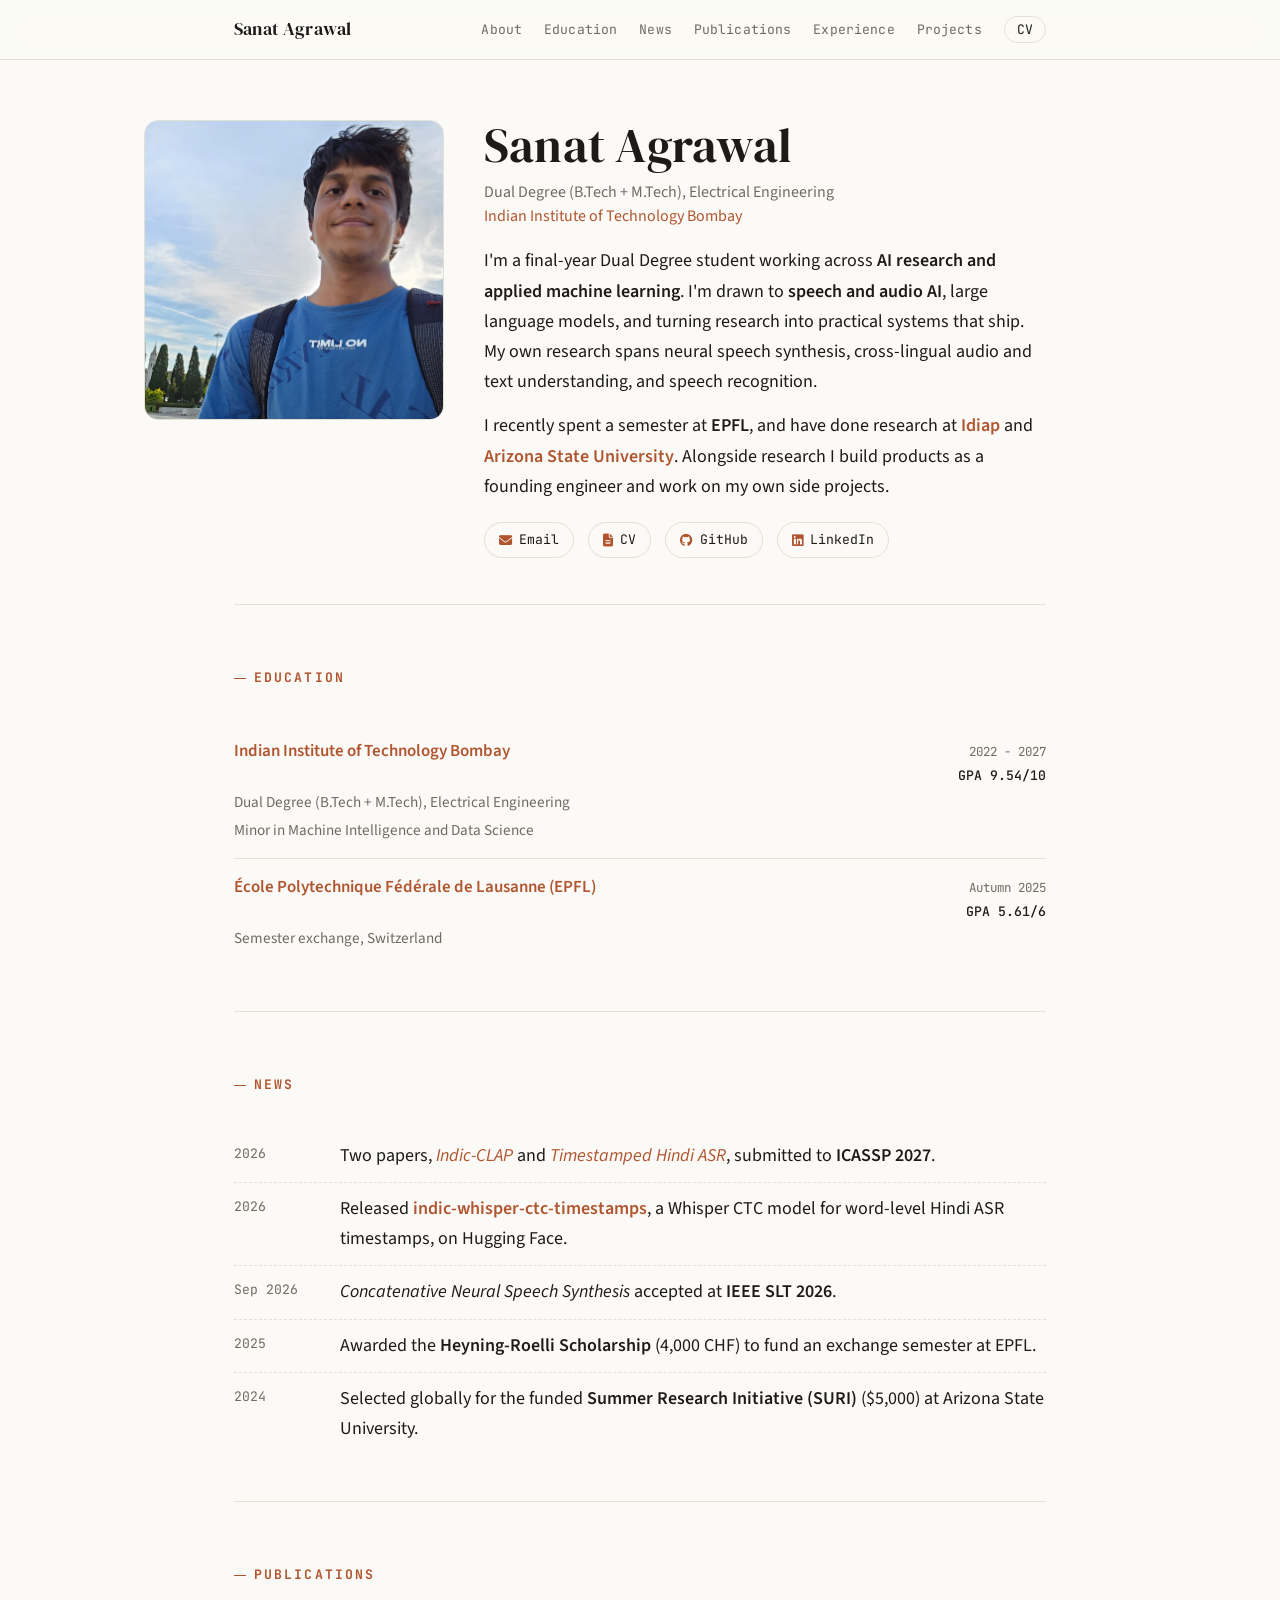
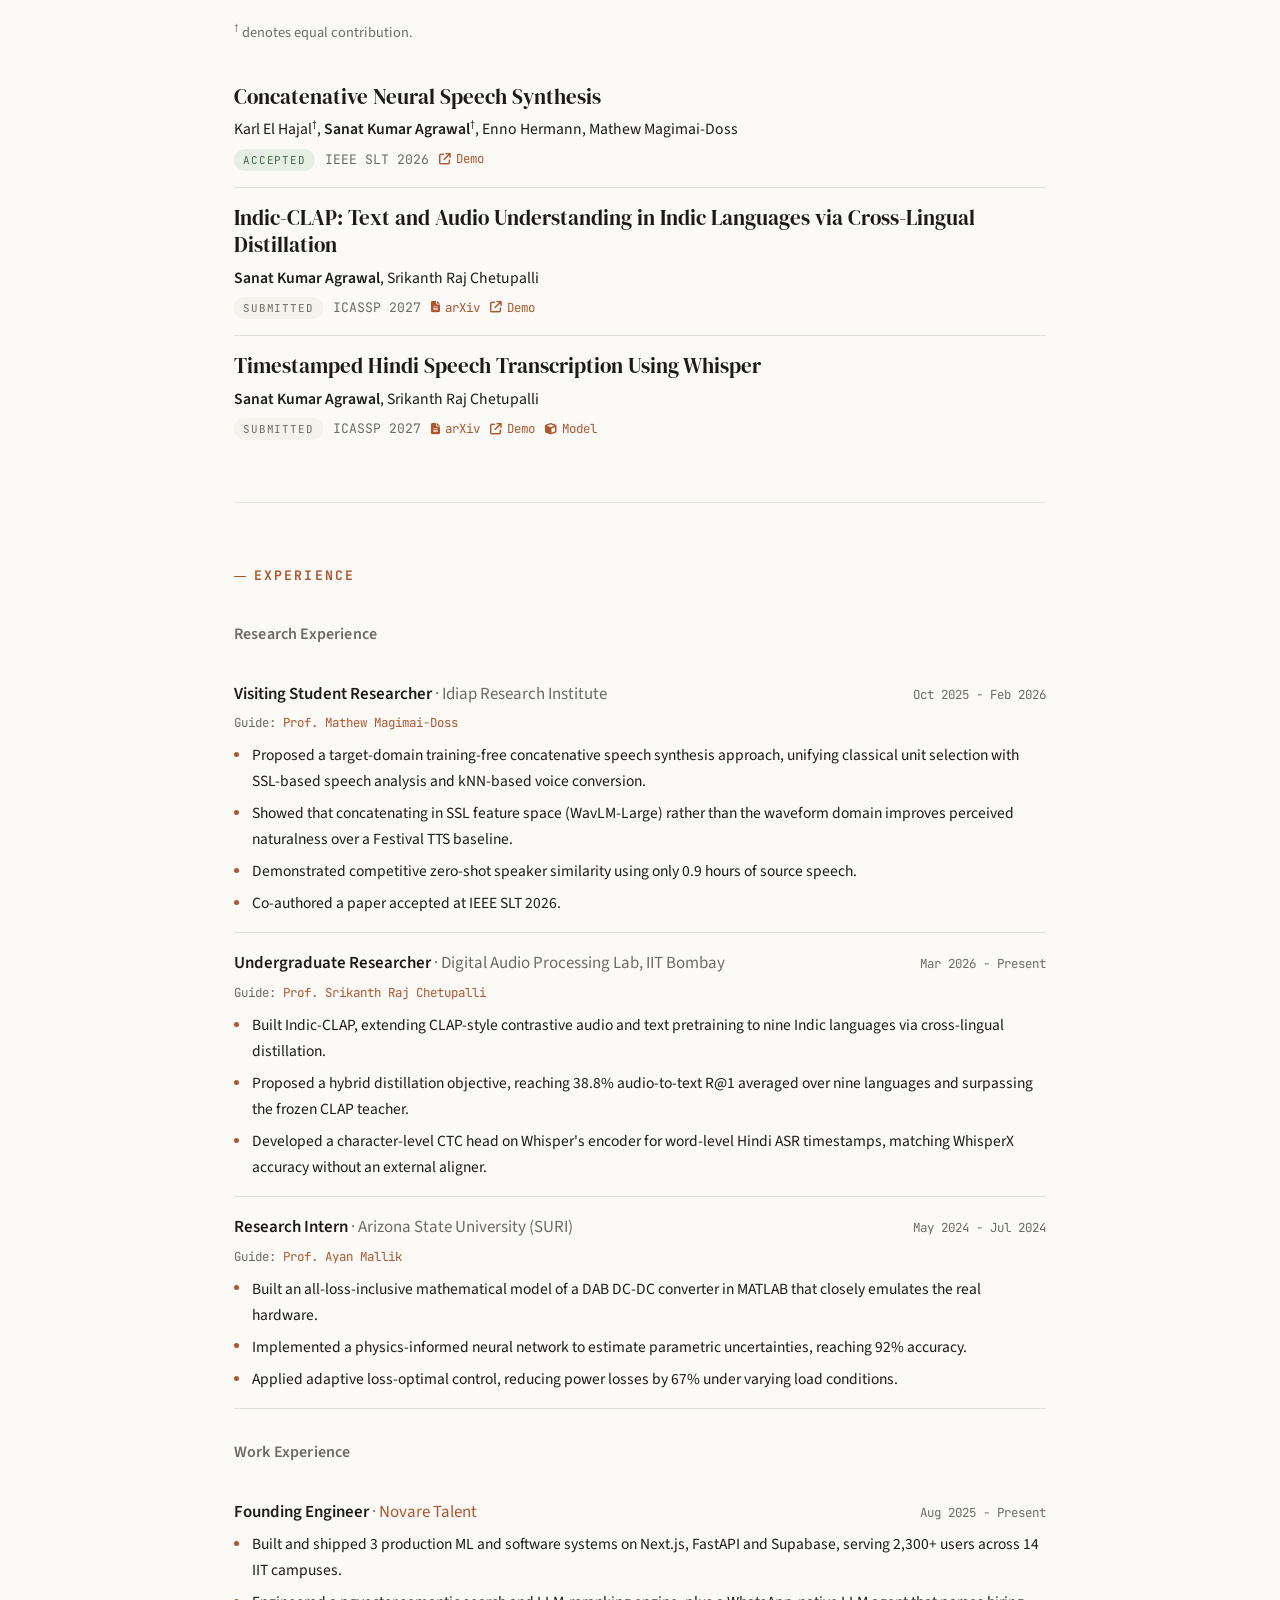
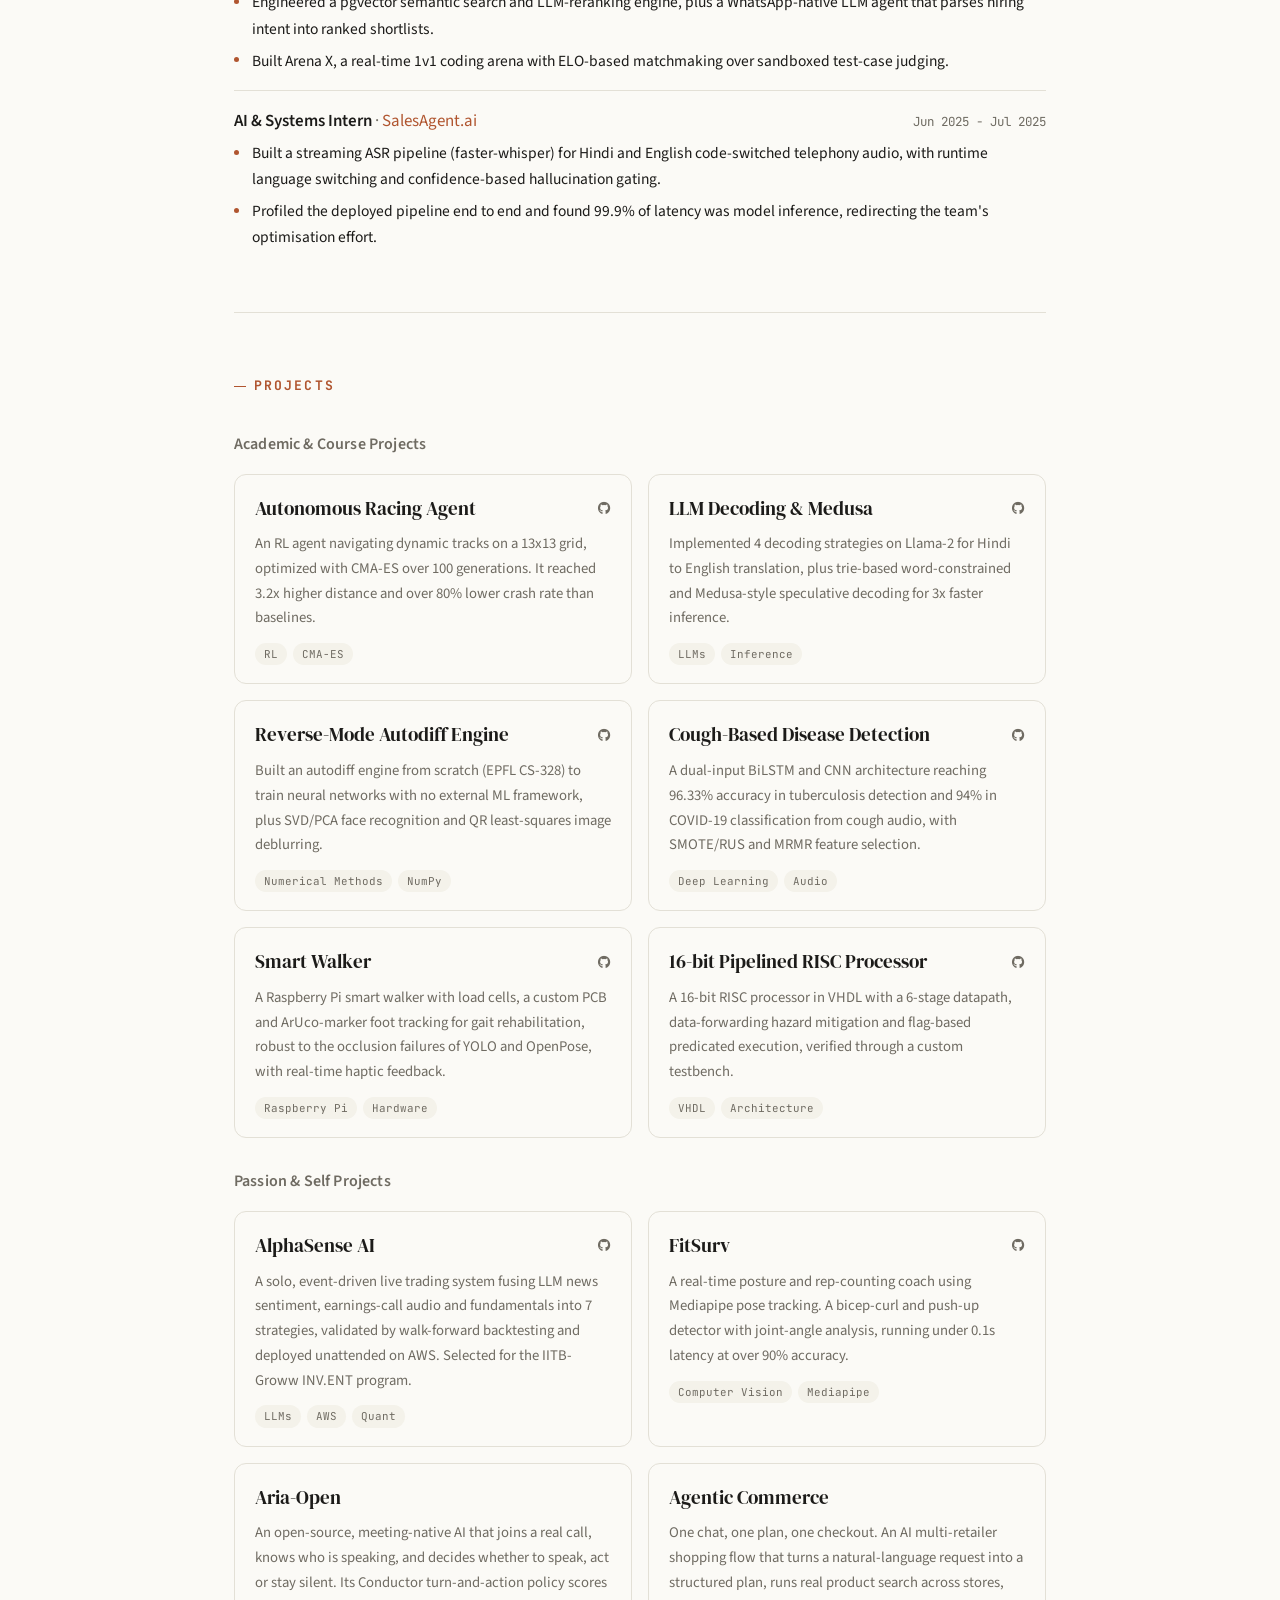
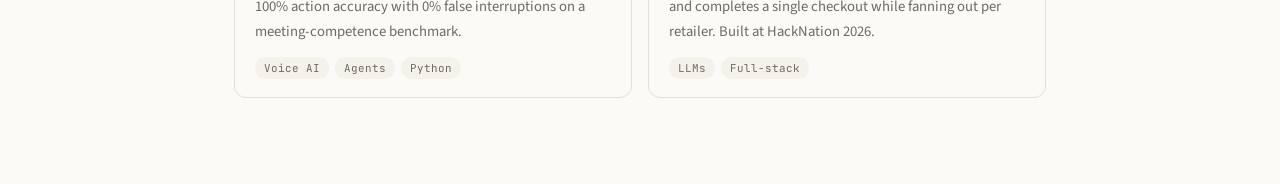
==== commit fbdbb47d: "Add links to papers in news section Updated news section with links to papers and demos." ====
--- a/index.html
+++ b/index.html
@@ -141,7 +141,7 @@
         <section id="news" class="section">
             <h2 class="section-title"><span class="tag">News</span></h2>
             <ul class="news-list">
-                <li><span class="news-date">2026</span><span class="news-body">Two papers, <em>Indic-CLAP</em> and <em>Timestamped Hindi ASR</em>, submitted to <strong>ICASSP 2027</strong>.</span></li>
+                <li><span class="news-date">2026</span><span class="news-body">Two papers, <a href="https://arxiv.org/abs/2610.08846" target="_blank"><em>Indic-CLAP</em></a> and <a href="https://arxiv.org/abs/2610.08847" target="_blank"><em>Timestamped Hindi ASR</em></a>, submitted to <strong>ICASSP 2027</strong>.</span></li>
                 <li><span class="news-date">2026</span><span class="news-body">Released <a href="https://huggingface.co/Sanat-agrwl/indic-whisper-ctc-timestamps" target="_blank"><strong>indic-whisper-ctc-timestamps</strong></a>, a Whisper CTC model for word-level Hindi ASR timestamps, on Hugging Face.</span></li>
                 <li><span class="news-date">Sep 2026</span><span class="news-body"><em>Concatenative Neural Speech Synthesis</em> accepted at <strong>IEEE SLT 2026</strong>.</span></li>
                 <li><span class="news-date">2025</span><span class="news-body">Awarded the <strong>Heyning-Roelli Scholarship</strong> (4,000 CHF) to fund an exchange semester at EPFL.</span></li>
@@ -166,6 +166,7 @@
                 <h3 class="pub-title">Indic-CLAP: Text and Audio Understanding in Indic Languages via Cross-Lingual Distillation</h3>
                 <p class="pub-authors"><strong>Sanat Kumar Agrawal</strong>, Srikanth Raj Chetupalli</p>
                 <p class="pub-venue"><span class="badge badge-submitted">Submitted</span> ICASSP 2027
+                    <a class="pub-link" href="https://arxiv.org/abs/2610.08846" target="_blank"><i class="fas fa-file-lines"></i> arXiv</a>
                     <a class="pub-link" href="https://sanat-agrwl.github.io/IndicCLAP/" target="_blank"><i class="fas fa-arrow-up-right-from-square"></i> Demo</a>
                 </p>
             </div>
@@ -174,6 +175,7 @@
                 <h3 class="pub-title">Timestamped Hindi Speech Transcription Using Whisper</h3>
                 <p class="pub-authors"><strong>Sanat Kumar Agrawal</strong>, Srikanth Raj Chetupalli</p>
                 <p class="pub-venue"><span class="badge badge-submitted">Submitted</span> ICASSP 2027
+                    <a class="pub-link" href="https://arxiv.org/abs/2610.08847" target="_blank"><i class="fas fa-file-lines"></i> arXiv</a>
                     <a class="pub-link" href="https://sanat-agrwl.github.io/hindi-word-boundaries-demo/" target="_blank"><i class="fas fa-arrow-up-right-from-square"></i> Demo</a>
                     <a class="pub-link" href="https://huggingface.co/Sanat-agrwl/indic-whisper-ctc-timestamps" target="_blank"><i class="fas fa-cube"></i> Model</a>
                 </p>
